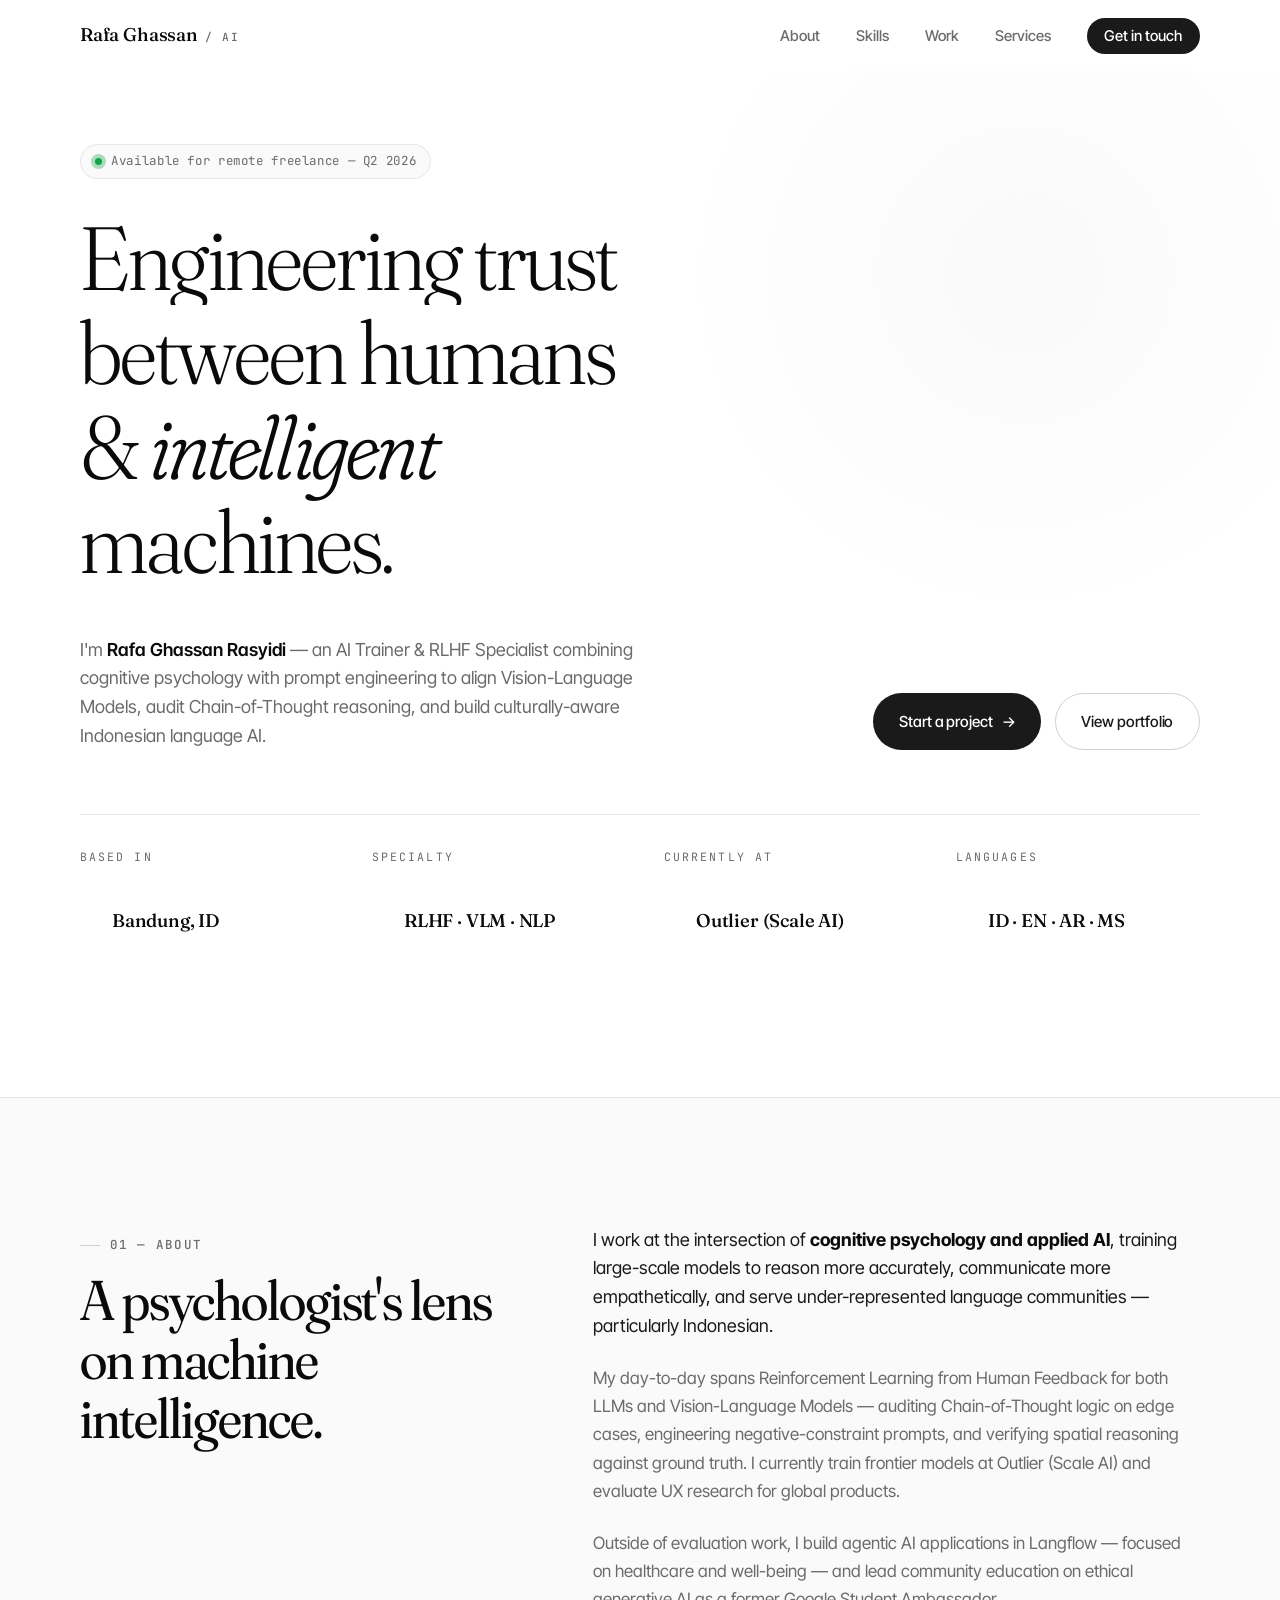
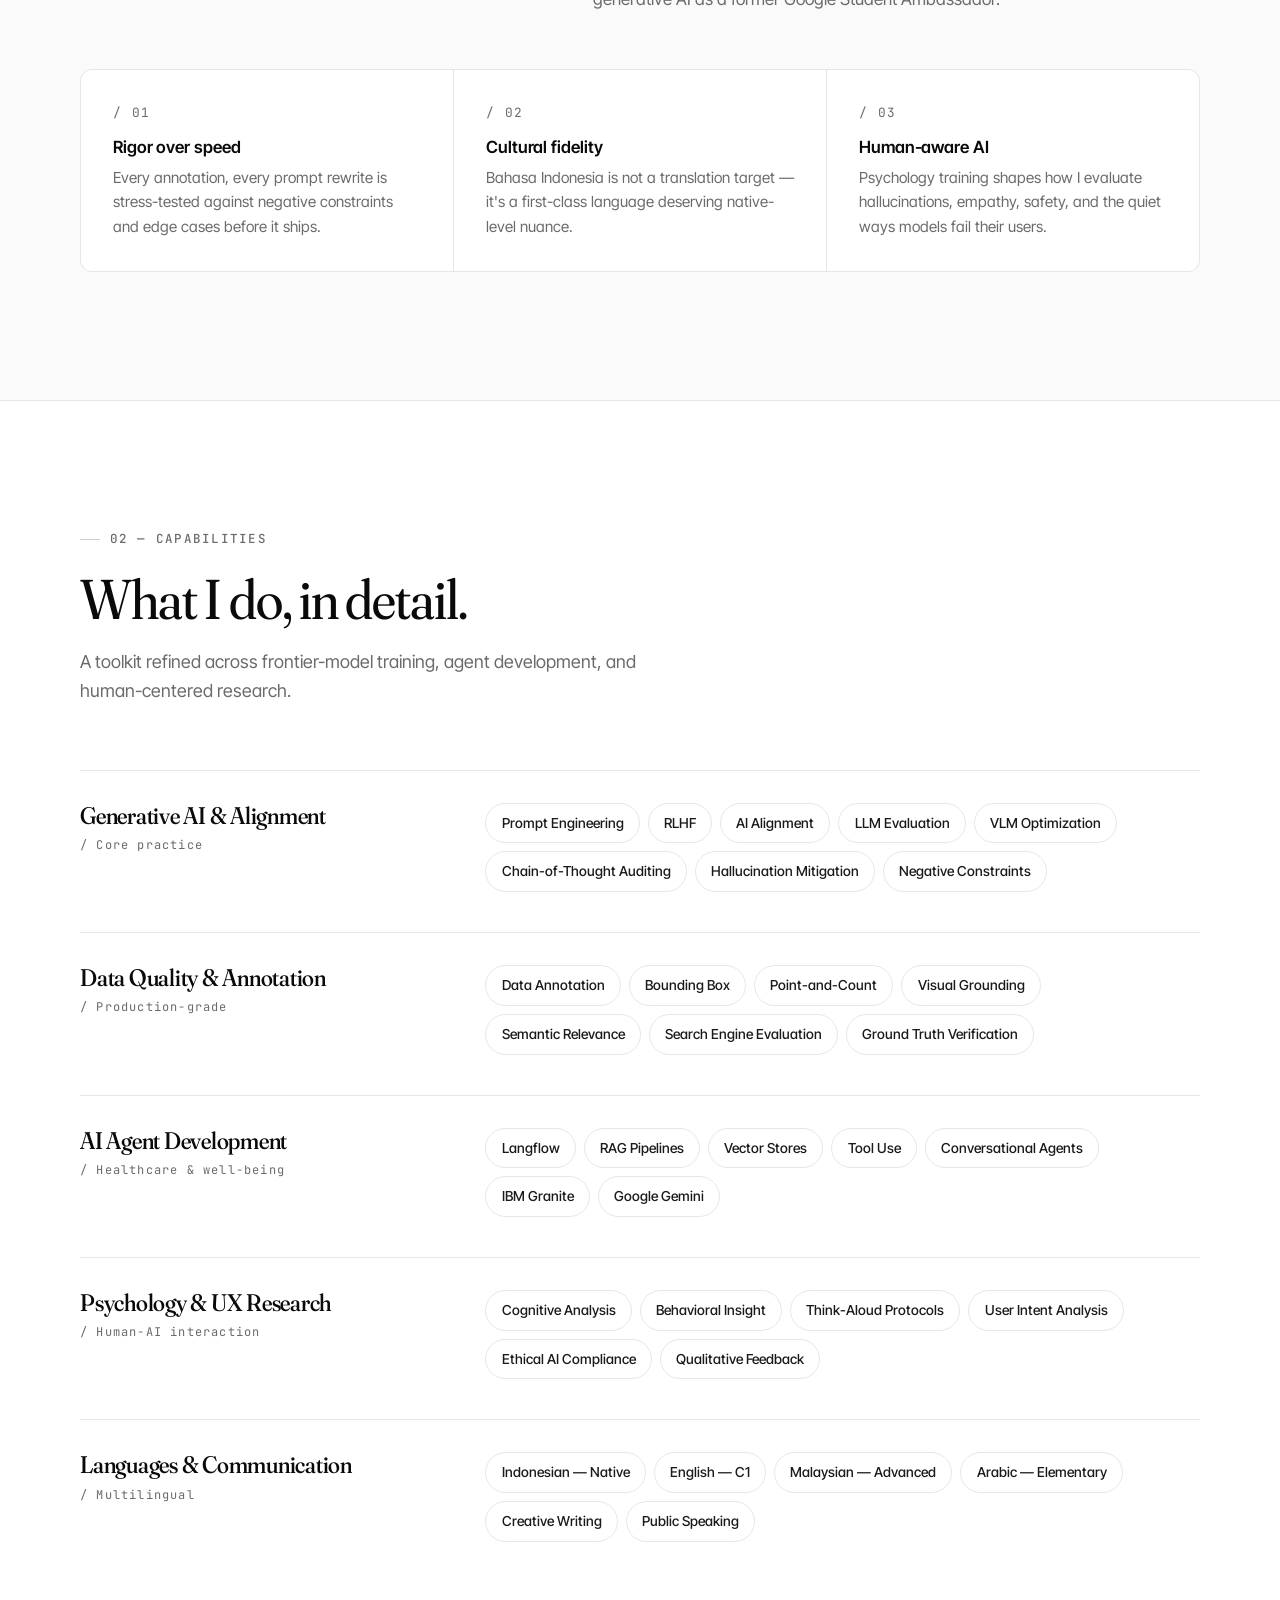
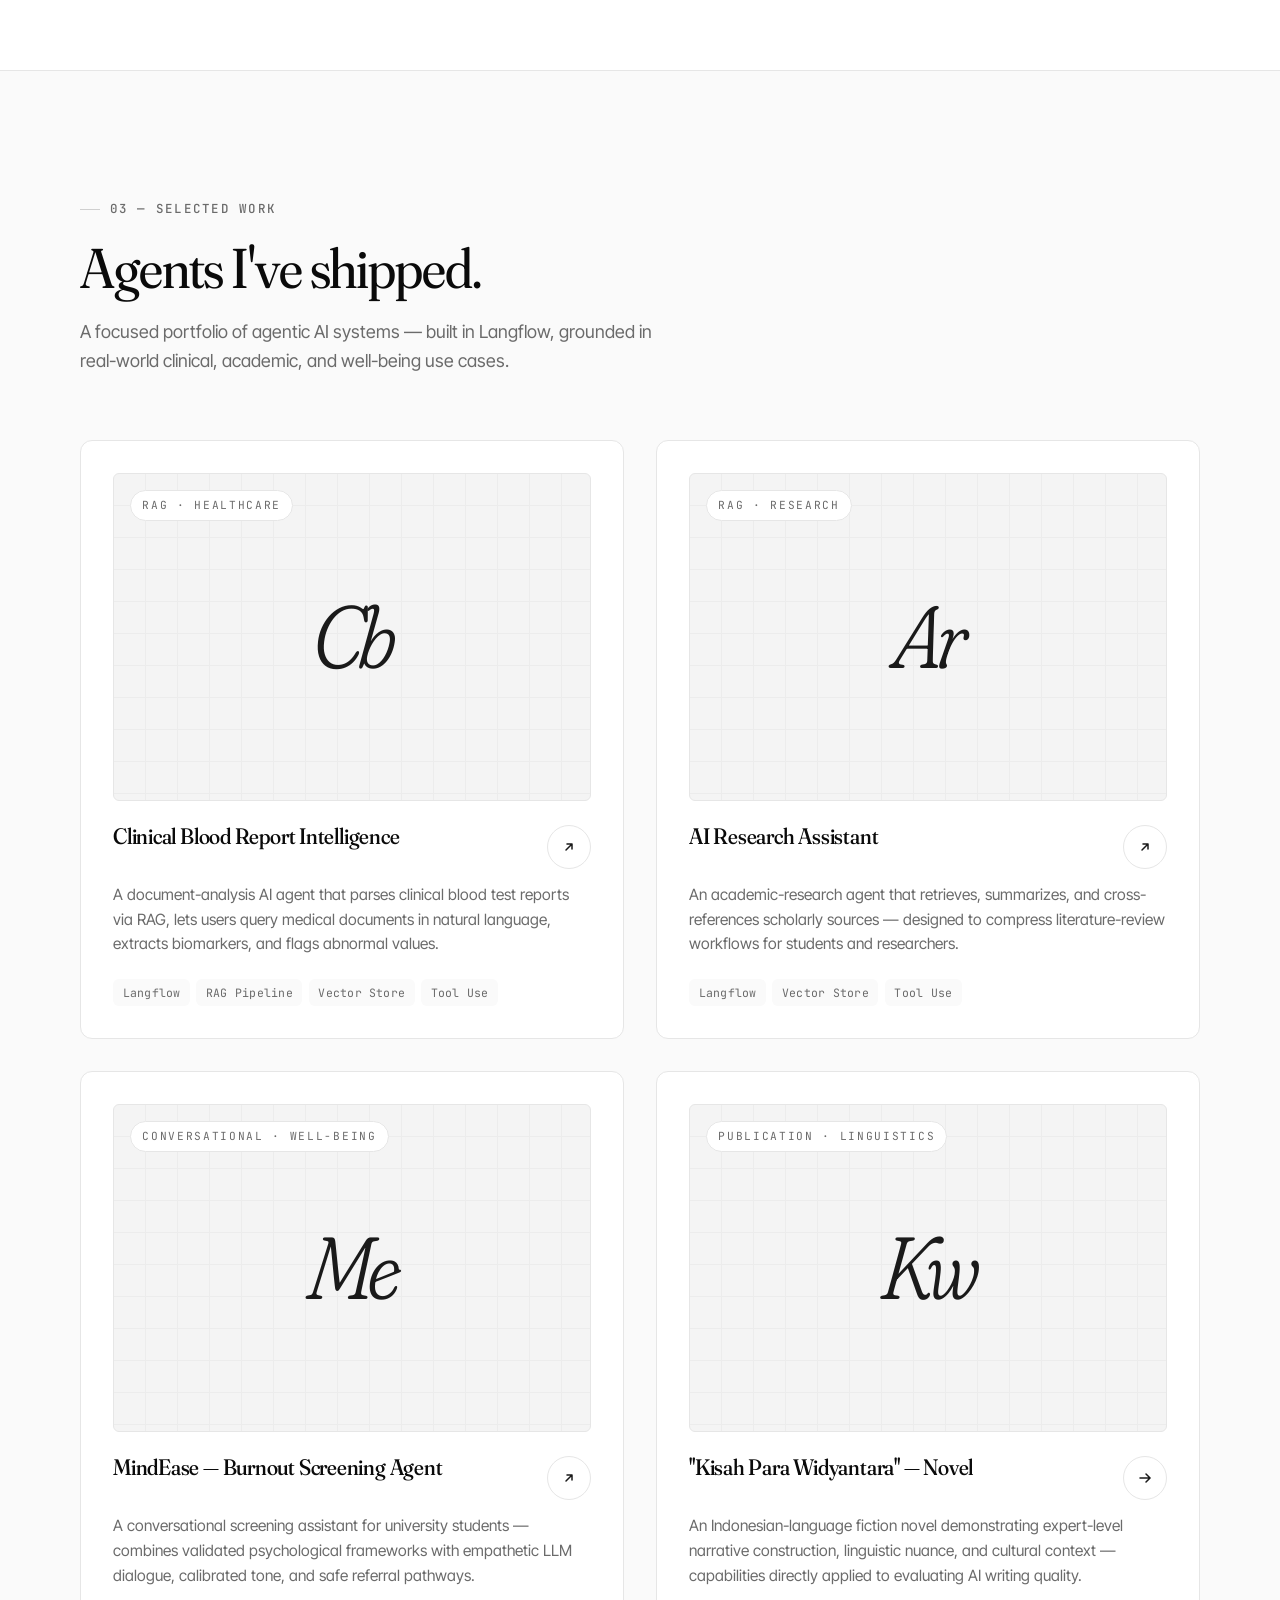
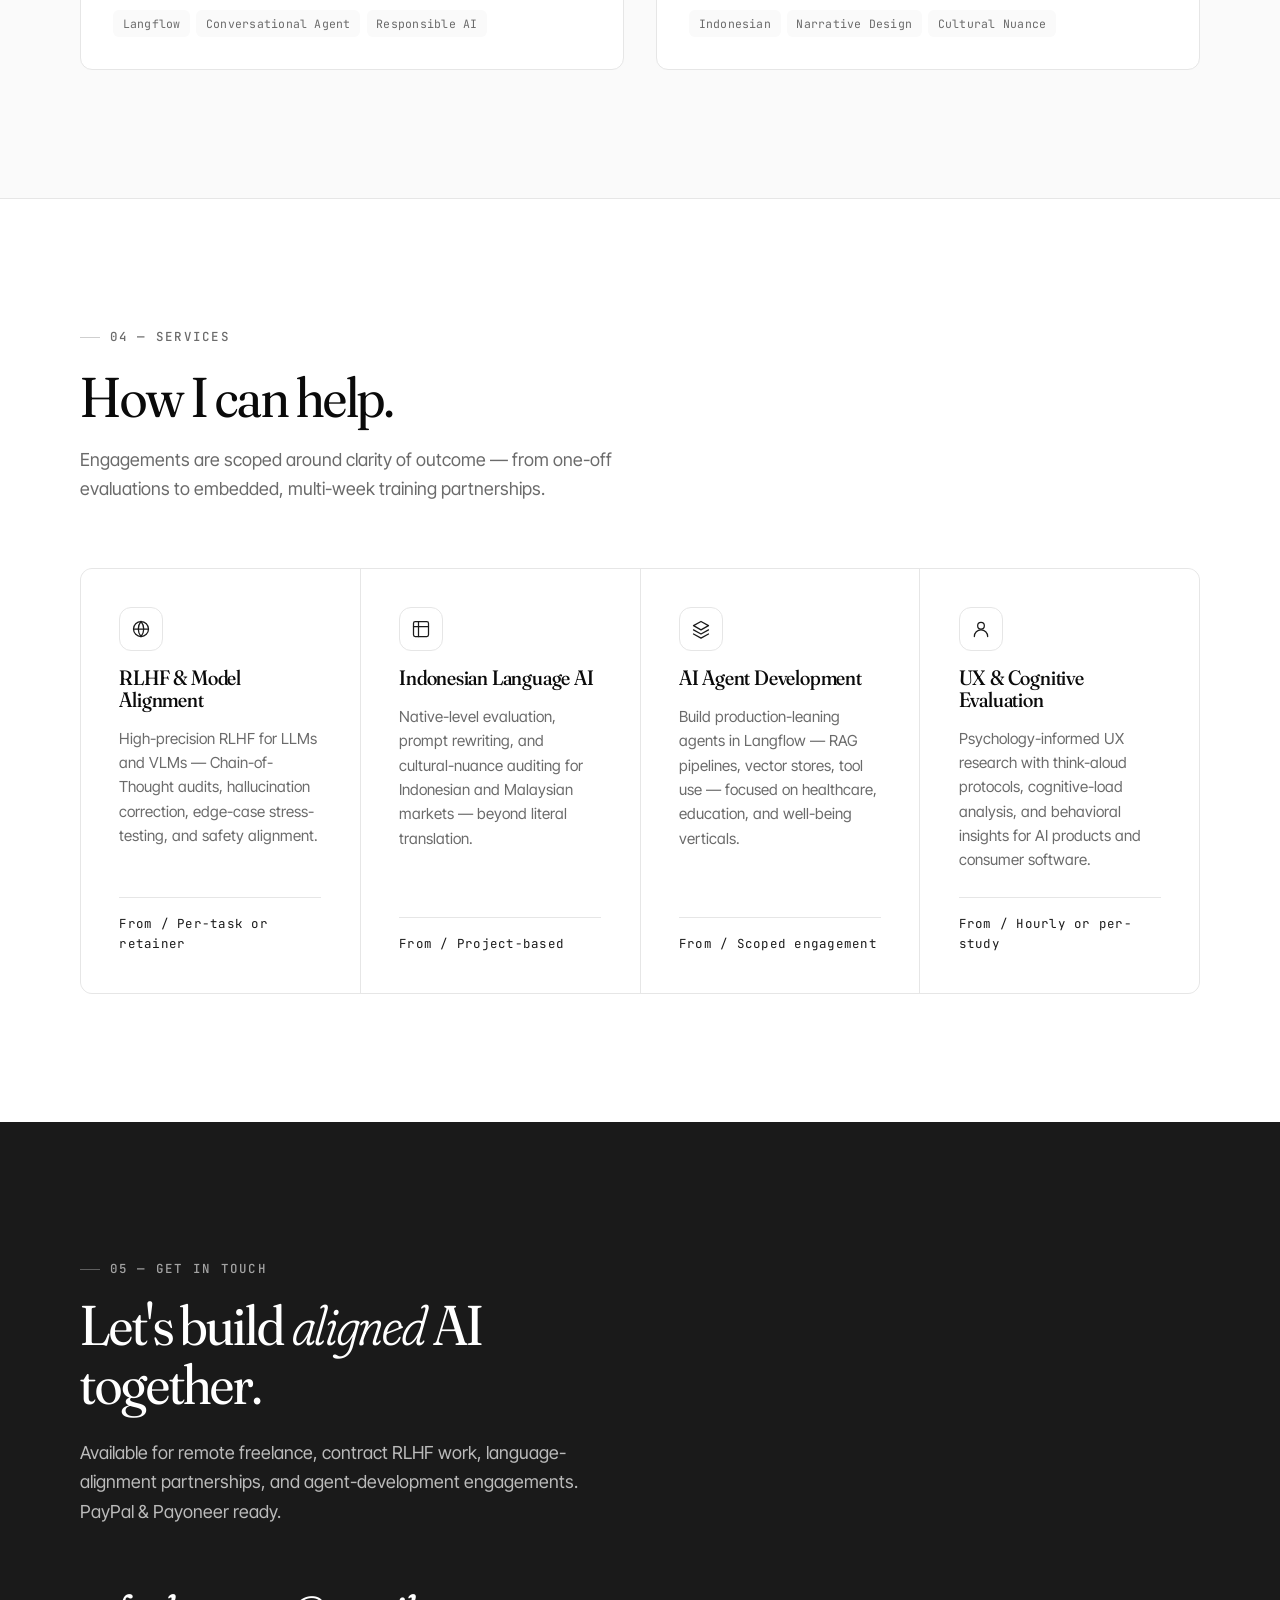
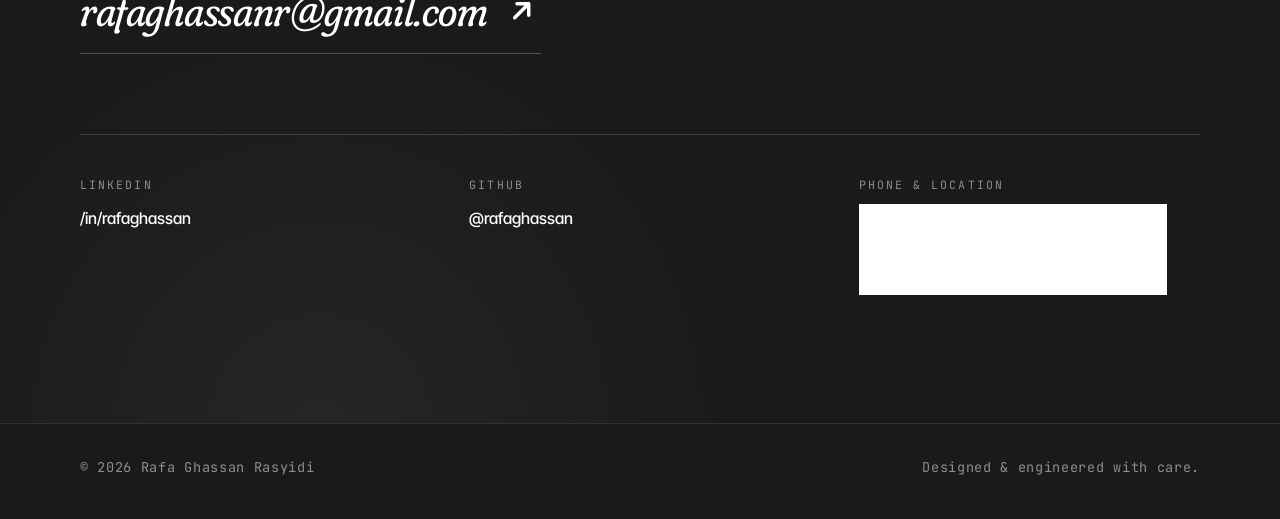
==== index.html @ 9bbff76d "Build single-file AI portfolio site Clean, minimal monochrome site with refined typography (Fraunces" ====
<!DOCTYPE html>
<html lang="en">
<head>
<meta charset="UTF-8" />
<meta name="viewport" content="width=device-width, initial-scale=1.0" />
<meta name="description" content="Rafa Ghassan Rasyidi — AI Trainer & RLHF Specialist. Prompt Engineer specializing in Vision-Language Models, NLP alignment, and Indonesian language AI." />
<meta name="theme-color" content="#0a0a0a" />
<title>Rafa Ghassan Rasyidi — AI Trainer & RLHF Specialist</title>

<!-- ============================================================
     GOOGLE FONTS — Fraunces (display serif) + Inter Tight (sans)
     Distinctive, refined typography pairing.
     ============================================================ -->
<link rel="preconnect" href="https://fonts.googleapis.com" />
<link rel="preconnect" href="https://fonts.gstatic.com" crossorigin />
<link href="https://fonts.googleapis.com/css2?family=Fraunces:opsz,wght@9..144,300;9..144,400;9..144,500;9..144,600;9..144,700&family=Inter+Tight:wght@300;400;500;600;700&family=JetBrains+Mono:wght@400;500&display=swap" rel="stylesheet" />

<style>
/* ============================================================
   DESIGN TOKENS — Monochrome palette + single accent.
   Edit these CSS variables to retheme the entire site.
   ============================================================ */
:root {
  --color-bg: #ffffff;
  --color-surface: #fafafa;
  --color-surface-2: #f4f4f4;
  --color-border: #e6e6e6;
  --color-border-strong: #cfcfcf;
  --color-muted: #6b6b6b;
  --color-text: #1a1a1a;
  --color-heading: #0a0a0a;
  --color-accent: #1a1a1a;          /* Single accent — kept refined & dark */
  --color-accent-hover: #000000;

  --font-display: "Fraunces", "Iowan Old Style", Georgia, serif;
  --font-sans: "Inter Tight", -apple-system, BlinkMacSystemFont, "Segoe UI", system-ui, sans-serif;
  --font-mono: "JetBrains Mono", "SFMono-Regular", Consolas, monospace;

  --radius-sm: 6px;
  --radius-md: 12px;
  --radius-lg: 20px;

  --shadow-sm: 0 1px 2px rgba(10, 10, 10, 0.04);
  --shadow-md: 0 6px 24px rgba(10, 10, 10, 0.06), 0 2px 6px rgba(10, 10, 10, 0.03);
  --shadow-lg: 0 20px 50px rgba(10, 10, 10, 0.08);

  --container: 1200px;
  --gutter: clamp(1.25rem, 4vw, 2.5rem);

  --ease: cubic-bezier(0.22, 1, 0.36, 1);
  --duration: 600ms;
}

/* ============================================================
   RESET & BASE
   ============================================================ */
*, *::before, *::after { box-sizing: border-box; }
html { scroll-behavior: smooth; -webkit-text-size-adjust: 100%; }
body {
  margin: 0;
  font-family: var(--font-sans);
  font-size: 17px;
  line-height: 1.65;
  color: var(--color-text);
  background: var(--color-bg);
  -webkit-font-smoothing: antialiased;
  -moz-osx-font-smoothing: grayscale;
  font-feature-settings: "ss01", "cv11";
  overflow-x: hidden;
}

img { max-width: 100%; display: block; }
a { color: inherit; text-decoration: none; transition: color 200ms var(--ease); }
a:hover { color: var(--color-accent-hover); }
button { font: inherit; cursor: pointer; border: none; background: none; }

::selection { background: var(--color-text); color: var(--color-bg); }

/* Skip link for accessibility */
.skip-link {
  position: absolute; top: -100px; left: 1rem;
  background: var(--color-text); color: var(--color-bg);
  padding: 0.75rem 1rem; border-radius: var(--radius-sm);
  z-index: 1000; transition: top 200ms var(--ease);
}
.skip-link:focus { top: 1rem; }

/* ============================================================
   TYPOGRAPHY
   ============================================================ */
h1, h2, h3, h4 {
  font-family: var(--font-display);
  font-weight: 400;
  color: var(--color-heading);
  letter-spacing: -0.02em;
  line-height: 1.05;
  margin: 0;
  font-variation-settings: "opsz" 144, "SOFT" 50;
}
h1 { font-size: clamp(2.75rem, 7vw, 5.75rem); font-weight: 300; }
h2 { font-size: clamp(2rem, 4.5vw, 3.5rem); font-weight: 400; }
h3 { font-size: clamp(1.25rem, 2vw, 1.5rem); font-weight: 500; letter-spacing: -0.01em; }
h4 { font-size: 1.05rem; font-weight: 600; letter-spacing: -0.005em; font-family: var(--font-sans); }

p { margin: 0; }
.lead {
  font-size: clamp(1.05rem, 1.4vw, 1.25rem);
  line-height: 1.6;
  color: var(--color-muted);
  max-width: 60ch;
}

.eyebrow {
  font-family: var(--font-mono);
  font-size: 0.78rem;
  font-weight: 500;
  letter-spacing: 0.18em;
  text-transform: uppercase;
  color: var(--color-muted);
  display: inline-flex;
  align-items: center;
  gap: 0.6rem;
}
.eyebrow::before {
  content: ""; width: 1.25rem; height: 1px; background: var(--color-border-strong);
}

/* ============================================================
   LAYOUT
   ============================================================ */
.container {
  width: 100%;
  max-width: var(--container);
  margin: 0 auto;
  padding-left: var(--gutter);
  padding-right: var(--gutter);
}

section {
  padding: clamp(5rem, 10vw, 9rem) 0;
  position: relative;
}

.section-header {
  display: grid;
  grid-template-columns: 1fr;
  gap: 1.25rem;
  margin-bottom: clamp(2.5rem, 5vw, 4.5rem);
  max-width: 720px;
}
.section-header .eyebrow { margin-bottom: 0; }

/* ============================================================
   NAVIGATION
   ============================================================ */
.nav {
  position: fixed;
  top: 0; left: 0; right: 0;
  z-index: 100;
  padding: 1.25rem 0;
  background: rgba(255, 255, 255, 0.72);
  backdrop-filter: saturate(180%) blur(14px);
  -webkit-backdrop-filter: saturate(180%) blur(14px);
  border-bottom: 1px solid transparent;
  transition: border-color 300ms var(--ease), padding 300ms var(--ease);
}
.nav.is-scrolled {
  padding: 0.85rem 0;
  border-bottom-color: var(--color-border);
}
.nav-inner {
  display: flex; align-items: center; justify-content: space-between; gap: 2rem;
}
.brand {
  font-family: var(--font-display);
  font-size: 1.15rem;
  font-weight: 500;
  letter-spacing: -0.01em;
  color: var(--color-heading);
  display: inline-flex;
  align-items: baseline;
  gap: 0.45rem;
}
.brand-mark {
  font-family: var(--font-mono);
  font-size: 0.7rem;
  font-weight: 500;
  letter-spacing: 0.15em;
  color: var(--color-muted);
  text-transform: uppercase;
}
.nav-links {
  display: flex; gap: 2.25rem; align-items: center;
  list-style: none; margin: 0; padding: 0;
}
.nav-links a {
  font-size: 0.93rem;
  color: var(--color-muted);
  font-weight: 500;
  position: relative;
}
.nav-links a::after {
  content: ""; position: absolute; left: 0; bottom: -4px;
  width: 0; height: 1px; background: currentColor;
  transition: width 300ms var(--ease);
}
.nav-links a:hover { color: var(--color-heading); }
.nav-links a:hover::after { width: 100%; }
.nav-cta {
  padding: 0.55rem 1.1rem;
  background: var(--color-text);
  color: var(--color-bg) !important;
  border-radius: 999px;
  font-size: 0.88rem;
  font-weight: 500;
  transition: background 200ms var(--ease), transform 200ms var(--ease);
}
.nav-cta:hover { background: var(--color-accent-hover); transform: translateY(-1px); }
.nav-cta::after { display: none; }

.nav-toggle {
  display: none;
  width: 32px; height: 32px;
  position: relative;
}
.nav-toggle span {
  display: block; position: absolute; left: 4px; right: 4px; height: 1.5px;
  background: var(--color-text); transition: transform 250ms var(--ease), top 250ms var(--ease), opacity 200ms var(--ease);
}
.nav-toggle span:nth-child(1) { top: 11px; }
.nav-toggle span:nth-child(2) { top: 20px; }
.nav-toggle.is-open span:nth-child(1) { top: 16px; transform: rotate(45deg); }
.nav-toggle.is-open span:nth-child(2) { top: 16px; transform: rotate(-45deg); }

/* ============================================================
   BUTTONS
   ============================================================ */
.btn {
  display: inline-flex;
  align-items: center;
  gap: 0.55rem;
  padding: 0.95rem 1.6rem;
  border-radius: 999px;
  font-size: 0.95rem;
  font-weight: 500;
  letter-spacing: -0.005em;
  transition: transform 200ms var(--ease), background 200ms var(--ease), color 200ms var(--ease), border-color 200ms var(--ease), box-shadow 200ms var(--ease);
  white-space: nowrap;
}
.btn:hover { transform: translateY(-2px); }
.btn-primary {
  background: var(--color-text);
  color: var(--color-bg);
}
.btn-primary:hover { background: var(--color-accent-hover); color: var(--color-bg); box-shadow: var(--shadow-md); }
.btn-secondary {
  background: transparent;
  color: var(--color-text);
  border: 1px solid var(--color-border-strong);
}
.btn-secondary:hover { border-color: var(--color-text); background: var(--color-surface); }
.btn .arrow {
  display: inline-block;
  transition: transform 250ms var(--ease);
}
.btn:hover .arrow { transform: translateX(4px); }

/* ============================================================
   HERO
   ============================================================ */
.hero {
  padding-top: clamp(8rem, 16vh, 12rem);
  padding-bottom: clamp(5rem, 10vw, 9rem);
  position: relative;
  overflow: hidden;
}
.hero-grid {
  display: grid;
  grid-template-columns: 1fr;
  gap: 3rem;
  align-items: end;
}
.hero-status {
  display: inline-flex;
  align-items: center;
  gap: 0.6rem;
  padding: 0.4rem 0.85rem;
  background: var(--color-surface);
  border: 1px solid var(--color-border);
  border-radius: 999px;
  font-family: var(--font-mono);
  font-size: 0.78rem;
  letter-spacing: 0.05em;
  color: var(--color-muted);
  margin-bottom: 2rem;
}
.status-dot {
  width: 7px; height: 7px; border-radius: 50%; background: #16a34a;
  position: relative;
}
.status-dot::after {
  content: ""; position: absolute; inset: -4px; border-radius: 50%;
  background: #16a34a; opacity: 0.35;
  animation: pulse 2.4s ease-in-out infinite;
}
@keyframes pulse {
  0%, 100% { transform: scale(0.85); opacity: 0; }
  50%     { transform: scale(1.6); opacity: 0.4; }
}

.hero h1 .reveal-line { display: block; overflow: hidden; }
.hero h1 .reveal-line > span {
  display: block;
  transform: translateY(105%);
  animation: rise 900ms var(--ease) forwards;
}
.hero h1 .reveal-line:nth-child(1) > span { animation-delay: 100ms; }
.hero h1 .reveal-line:nth-child(2) > span { animation-delay: 220ms; }
.hero h1 .reveal-line:nth-child(3) > span { animation-delay: 340ms; }
.hero h1 em {
  font-style: italic;
  font-weight: 300;
  font-variation-settings: "opsz" 144, "SOFT" 100;
}

@keyframes rise { to { transform: translateY(0); } }
@keyframes fade-up {
  from { opacity: 0; transform: translateY(24px); }
  to   { opacity: 1; transform: translateY(0); }
}

.hero-bottom {
  margin-top: 3rem;
  display: grid;
  grid-template-columns: 1fr;
  gap: 2rem;
  opacity: 0;
  animation: fade-up 800ms var(--ease) 600ms forwards;
}
.hero-bottom .lead { max-width: 56ch; }
.hero-cta-row { display: flex; flex-wrap: wrap; gap: 0.85rem; }

.hero-meta {
  margin-top: 4rem;
  padding-top: 2rem;
  border-top: 1px solid var(--color-border);
  display: grid;
  grid-template-columns: repeat(2, minmax(0, 1fr));
  gap: 2rem;
  opacity: 0;
  animation: fade-up 800ms var(--ease) 800ms forwards;
}
.hero-meta-item .label {
  font-family: var(--font-mono);
  font-size: 0.72rem;
  letter-spacing: 0.18em;
  text-transform: uppercase;
  color: var(--color-muted);
  margin-bottom: 0.5rem;
}
.hero-meta-item .value {
  font-family: var(--font-display);
  font-size: 1.15rem;
  color: var(--color-heading);
  font-weight: 500;
  letter-spacing: -0.01em;
}

/* Subtle background accent */
.hero::before {
  content: "";
  position: absolute;
  top: -10%; right: -10%;
  width: 60vw; height: 60vw;
  background: radial-gradient(circle, rgba(0,0,0,0.025) 0%, transparent 65%);
  pointer-events: none;
  z-index: -1;
}

/* ============================================================
   ABOUT
   ============================================================ */
.about {
  background: var(--color-surface);
  border-top: 1px solid var(--color-border);
  border-bottom: 1px solid var(--color-border);
}
.about-grid {
  display: grid;
  grid-template-columns: 1fr;
  gap: 3rem;
}
.about-intro h2 { max-width: 16ch; }
.about-body p + p { margin-top: 1.25rem; }
.about-body p { color: var(--color-text); }

.about-values {
  margin-top: 3.5rem;
  display: grid;
  grid-template-columns: 1fr;
  gap: 1px;
  background: var(--color-border);
  border: 1px solid var(--color-border);
  border-radius: var(--radius-md);
  overflow: hidden;
}
.value {
  padding: 2rem;
  background: var(--color-bg);
  transition: background 250ms var(--ease);
}
.value:hover { background: var(--color-surface-2); }
.value-num {
  font-family: var(--font-mono);
  font-size: 0.8rem;
  color: var(--color-muted);
  margin-bottom: 1rem;
  letter-spacing: 0.1em;
}
.value h4 { margin-bottom: 0.6rem; }
.value p { font-size: 0.95rem; color: var(--color-muted); line-height: 1.6; }

/* ============================================================
   SKILLS
   ============================================================ */
.skills-grid {
  display: grid;
  grid-template-columns: 1fr;
  gap: 2.5rem;
}
.skill-group {
  border-top: 1px solid var(--color-border);
  padding-top: 2rem;
}
.skill-group-header {
  display: flex;
  align-items: baseline;
  justify-content: space-between;
  gap: 1rem;
  margin-bottom: 1.5rem;
  flex-wrap: wrap;
}
.skill-group h3 {
  font-family: var(--font-display);
  font-weight: 500;
  font-size: 1.5rem;
}
.skill-group .count {
  font-family: var(--font-mono);
  font-size: 0.75rem;
  color: var(--color-muted);
  letter-spacing: 0.1em;
}
.skill-tags { display: flex; flex-wrap: wrap; gap: 0.5rem; }
.tag {
  display: inline-flex;
  align-items: center;
  padding: 0.5rem 0.95rem;
  border: 1px solid var(--color-border);
  border-radius: 999px;
  font-size: 0.86rem;
  font-weight: 500;
  color: var(--color-text);
  background: var(--color-bg);
  transition: transform 200ms var(--ease), border-color 200ms var(--ease), background 200ms var(--ease), color 200ms var(--ease);
}
.tag:hover {
  border-color: var(--color-text);
  background: var(--color-text);
  color: var(--color-bg);
  transform: translateY(-2px);
}

/* ============================================================
   PORTFOLIO
   ============================================================ */
.portfolio {
  background: var(--color-surface);
  border-top: 1px solid var(--color-border);
  border-bottom: 1px solid var(--color-border);
}
.projects {
  display: grid;
  grid-template-columns: 1fr;
  gap: 1.5rem;
}
.project {
  display: grid;
  grid-template-columns: 1fr;
  gap: 1.5rem;
  padding: 1.75rem;
  background: var(--color-bg);
  border: 1px solid var(--color-border);
  border-radius: var(--radius-md);
  transition: transform 350ms var(--ease), border-color 350ms var(--ease), box-shadow 350ms var(--ease);
}
.project:hover {
  transform: translateY(-4px);
  border-color: var(--color-border-strong);
  box-shadow: var(--shadow-md);
}
.project-visual {
  aspect-ratio: 16 / 11;
  background: var(--color-surface-2);
  border-radius: var(--radius-sm);
  position: relative;
  overflow: hidden;
  border: 1px solid var(--color-border);
}
.project-visual::before {
  content: "";
  position: absolute; inset: 0;
  background-image:
    linear-gradient(var(--color-border) 1px, transparent 1px),
    linear-gradient(90deg, var(--color-border) 1px, transparent 1px);
  background-size: 32px 32px;
  background-position: -1px -1px;
  opacity: 0.55;
}
.project-visual-glyph {
  position: absolute; inset: 0;
  display: flex; align-items: center; justify-content: center;
  font-family: var(--font-display);
  font-style: italic;
  font-weight: 300;
  font-size: clamp(3rem, 8vw, 5.5rem);
  color: var(--color-text);
  letter-spacing: -0.04em;
  font-variation-settings: "opsz" 144, "SOFT" 100;
  transition: transform 600ms var(--ease);
}
.project:hover .project-visual-glyph { transform: scale(1.05); }
.project-visual-tag {
  position: absolute;
  top: 1rem; left: 1rem;
  font-family: var(--font-mono);
  font-size: 0.7rem;
  letter-spacing: 0.15em;
  text-transform: uppercase;
  color: var(--color-muted);
  background: var(--color-bg);
  padding: 0.35rem 0.7rem;
  border-radius: 999px;
  border: 1px solid var(--color-border);
}

.project-content {
  display: flex; flex-direction: column; gap: 0.85rem;
}
.project-title-row {
  display: flex; justify-content: space-between; align-items: flex-start; gap: 1rem;
}
.project h3 { font-size: 1.4rem; }
.project-link {
  width: 36px; height: 36px;
  border: 1px solid var(--color-border);
  border-radius: 50%;
  display: inline-flex; align-items: center; justify-content: center;
  flex-shrink: 0;
  transition: background 200ms var(--ease), color 200ms var(--ease), border-color 200ms var(--ease), transform 250ms var(--ease);
}
.project-link:hover {
  background: var(--color-text);
  color: var(--color-bg);
  border-color: var(--color-text);
  transform: rotate(-45deg);
}
.project-link svg { width: 14px; height: 14px; }
.project-desc { color: var(--color-muted); font-size: 0.97rem; line-height: 1.6; }
.project-stack {
  display: flex; flex-wrap: wrap; gap: 0.4rem;
  margin-top: 0.5rem;
}
.stack-item {
  font-family: var(--font-mono);
  font-size: 0.72rem;
  color: var(--color-muted);
  padding: 0.25rem 0.6rem;
  background: var(--color-surface);
  border-radius: var(--radius-sm);
  letter-spacing: 0.02em;
}

/* ============================================================
   SERVICES
   ============================================================ */
.services-grid {
  display: grid;
  grid-template-columns: 1fr;
  gap: 1px;
  background: var(--color-border);
  border: 1px solid var(--color-border);
  border-radius: var(--radius-md);
  overflow: hidden;
}
.service {
  padding: clamp(1.75rem, 3vw, 2.5rem);
  background: var(--color-bg);
  display: flex; flex-direction: column; gap: 1rem;
  transition: background 300ms var(--ease);
  position: relative;
}
.service:hover { background: var(--color-surface-2); }
.service-icon {
  width: 44px; height: 44px;
  border: 1px solid var(--color-border);
  border-radius: 12px;
  display: flex; align-items: center; justify-content: center;
  background: var(--color-bg);
  transition: background 300ms var(--ease), color 300ms var(--ease), border-color 300ms var(--ease);
}
.service:hover .service-icon {
  background: var(--color-text); color: var(--color-bg); border-color: var(--color-text);
}
.service-icon svg { width: 20px; height: 20px; }
.service h3 { font-size: 1.3rem; }
.service-desc { color: var(--color-muted); font-size: 0.95rem; line-height: 1.6; flex-grow: 1; }
.service-value {
  font-family: var(--font-mono);
  font-size: 0.78rem;
  letter-spacing: 0.1em;
  color: var(--color-text);
  padding-top: 1rem;
  border-top: 1px solid var(--color-border);
  margin-top: 0.5rem;
}

/* ============================================================
   CONTACT
   ============================================================ */
.contact {
  background: var(--color-text);
  color: var(--color-bg);
  position: relative;
  overflow: hidden;
}
.contact::before {
  content: "";
  position: absolute;
  bottom: -50%; left: -10%;
  width: 70vw; height: 70vw;
  background: radial-gradient(circle, rgba(255,255,255,0.05) 0%, transparent 65%);
  pointer-events: none;
}
.contact .container { position: relative; z-index: 1; }
.contact .eyebrow { color: rgba(255,255,255,0.6); }
.contact .eyebrow::before { background: rgba(255,255,255,0.3); }
.contact h2 {
  color: var(--color-bg);
  max-width: 14ch;
  margin-bottom: 1.5rem;
}
.contact h2 em {
  font-style: italic;
  font-weight: 300;
  font-variation-settings: "opsz" 144, "SOFT" 100;
}
.contact-lead {
  color: rgba(255,255,255,0.7);
  font-size: clamp(1.05rem, 1.4vw, 1.2rem);
  max-width: 52ch;
  margin-bottom: 3rem;
}
.contact-email {
  display: inline-flex;
  align-items: center;
  gap: 1rem;
  font-family: var(--font-display);
  font-size: clamp(1.5rem, 4vw, 2.75rem);
  font-weight: 400;
  font-style: italic;
  font-variation-settings: "opsz" 144, "SOFT" 100;
  color: var(--color-bg);
  border-bottom: 1px solid rgba(255,255,255,0.25);
  padding-bottom: 0.4rem;
  letter-spacing: -0.01em;
  transition: border-color 250ms var(--ease), gap 250ms var(--ease);
}
.contact-email:hover {
  color: var(--color-bg);
  border-bottom-color: var(--color-bg);
  gap: 1.5rem;
}
.contact-email svg {
  width: 0.85em; height: 0.85em;
  transition: transform 250ms var(--ease);
}
.contact-email:hover svg { transform: translate(4px, -4px); }

.contact-grid {
  margin-top: 5rem;
  display: grid;
  grid-template-columns: 1fr;
  gap: 2rem;
  padding-top: 2.5rem;
  border-top: 1px solid rgba(255,255,255,0.15);
}
.contact-block .label {
  font-family: var(--font-mono);
  font-size: 0.72rem;
  letter-spacing: 0.18em;
  text-transform: uppercase;
  color: rgba(255,255,255,0.5);
  margin-bottom: 0.6rem;
  display: block;
}
.contact-block a, .contact-block .value {
  color: var(--color-bg);
  font-size: 1rem;
  font-weight: 500;
  display: inline-block;
  border-bottom: 1px solid transparent;
  transition: border-color 200ms var(--ease);
}
.contact-block a:hover { border-bottom-color: rgba(255,255,255,0.6); color: var(--color-bg); }

/* ============================================================
   FOOTER
   ============================================================ */
.footer {
  background: var(--color-text);
  color: rgba(255,255,255,0.5);
  padding: 2rem 0 2.5rem;
  font-size: 0.85rem;
  border-top: 1px solid rgba(255,255,255,0.1);
}
.footer-inner {
  display: flex; justify-content: space-between; align-items: center;
  flex-wrap: wrap; gap: 1rem;
  font-family: var(--font-mono);
  letter-spacing: 0.05em;
}
.footer a { color: rgba(255,255,255,0.7); }
.footer a:hover { color: var(--color-bg); }

/* ============================================================
   SCROLL REVEAL
   ============================================================ */
.reveal {
  opacity: 0;
  transform: translateY(28px);
  transition: opacity 800ms var(--ease), transform 800ms var(--ease);
}
.reveal.is-visible {
  opacity: 1;
  transform: translateY(0);
}
.reveal[data-delay="1"] { transition-delay: 80ms; }
.reveal[data-delay="2"] { transition-delay: 160ms; }
.reveal[data-delay="3"] { transition-delay: 240ms; }
.reveal[data-delay="4"] { transition-delay: 320ms; }
.reveal[data-delay="5"] { transition-delay: 400ms; }

@media (prefers-reduced-motion: reduce) {
  *, *::before, *::after {
    animation-duration: 0.01ms !important;
    animation-iteration-count: 1 !important;
    transition-duration: 0.01ms !important;
    scroll-behavior: auto !important;
  }
  .reveal { opacity: 1; transform: none; }
}

/* ============================================================
   RESPONSIVE — 768px+
   ============================================================ */
@media (min-width: 768px) {
  .hero-grid {
    grid-template-columns: 1.6fr 1fr;
    gap: 4rem;
  }
  .hero-bottom { grid-template-columns: 1.5fr 1fr; align-items: end; }
  .hero-cta-row { justify-content: flex-end; }
  .hero-meta {
    grid-template-columns: repeat(4, minmax(0, 1fr));
    gap: 3rem;
  }

  .about-grid {
    grid-template-columns: 1fr 1.4fr;
    gap: 5rem;
  }
  .about-values { grid-template-columns: repeat(3, 1fr); }

  .skills-grid { grid-template-columns: 1fr; }
  .skill-group {
    display: grid;
    grid-template-columns: 1fr 2fr;
    gap: 3rem;
    align-items: start;
  }
  .skill-group-header {
    margin-bottom: 0;
    flex-direction: column;
    align-items: flex-start;
    gap: 0.5rem;
  }

  .projects { grid-template-columns: repeat(2, 1fr); gap: 2rem; }
  .project { padding: 2rem; }

  .services-grid { grid-template-columns: repeat(2, 1fr); }

  .contact-grid { grid-template-columns: repeat(3, 1fr); gap: 3rem; }
}

/* ============================================================
   RESPONSIVE — 1024px+
   ============================================================ */
@media (min-width: 1024px) {
  .services-grid { grid-template-columns: repeat(4, 1fr); }
  .project-link { width: 44px; height: 44px; }
  .project-link svg { width: 16px; height: 16px; }
}

/* ============================================================
   RESPONSIVE — Mobile nav (under 768px)
   ============================================================ */
@media (max-width: 767px) {
  .nav-toggle { display: block; }
  .nav-links {
    position: fixed;
    top: 0; right: 0;
    height: 100vh;
    width: min(85vw, 360px);
    background: var(--color-bg);
    flex-direction: column;
    align-items: flex-start;
    justify-content: center;
    padding: 4rem 2rem;
    gap: 1.5rem;
    transform: translateX(100%);
    transition: transform 400ms var(--ease);
    border-left: 1px solid var(--color-border);
    box-shadow: var(--shadow-lg);
  }
  .nav-links.is-open { transform: translateX(0); }
  .nav-links a {
    font-family: var(--font-display);
    font-size: 1.75rem;
    color: var(--color-heading);
    font-weight: 400;
  }
  .nav-cta {
    margin-top: 1rem;
    padding: 0.85rem 1.5rem !important;
    font-family: var(--font-sans) !important;
    font-size: 0.95rem !important;
  }
}
</style>
</head>
<body>

<a href="#main" class="skip-link">Skip to content</a>

<!-- ============================================================
     NAVIGATION
     Replace [YOUR NAME] / brand below if needed.
     ============================================================ -->
<header class="nav" id="nav">
  <div class="container nav-inner">
    <a href="#" class="brand" aria-label="Home">
      Rafa Ghassan
      <span class="brand-mark">/ AI</span>
    </a>
    <nav>
      <ul class="nav-links" id="nav-links">
        <li><a href="#about">About</a></li>
        <li><a href="#skills">Skills</a></li>
        <li><a href="#work">Work</a></li>
        <li><a href="#services">Services</a></li>
        <li><a href="#contact" class="nav-cta">Get in touch</a></li>
      </ul>
    </nav>
    <button class="nav-toggle" id="nav-toggle" aria-label="Toggle menu" aria-expanded="false" aria-controls="nav-links">
      <span></span><span></span>
    </button>
  </div>
</header>

<main id="main">

  <!-- ============================================================
       HERO SECTION
       Replace [YOUR NAME] / [YOUR TAGLINE] / [YOUR BIO] tokens below.
       ============================================================ -->
  <section class="hero">
    <div class="container hero-grid">
      <div class="hero-headline">
        <span class="hero-status">
          <span class="status-dot"></span>
          Available for remote freelance — Q2 2026
        </span>
        <!-- [YOUR TAGLINE] — Edit the H1 lines below -->
        <h1>
          <span class="reveal-line"><span>Engineering trust</span></span>
          <span class="reveal-line"><span>between humans</span></span>
          <span class="reveal-line"><span>&amp; <em>intelligent</em> machines.</span></span>
        </h1>
      </div>
    </div>

    <div class="container hero-bottom">
      <!-- [YOUR BIO — short hero intro, 1-2 lines] -->
      <p class="lead">
        I'm <strong style="color: var(--color-heading); font-weight: 600;">Rafa Ghassan Rasyidi</strong> — an
        AI Trainer &amp; RLHF Specialist combining cognitive psychology with prompt engineering to
        align Vision-Language Models, audit Chain-of-Thought reasoning, and build culturally-aware
        Indonesian language AI.
      </p>
      <div class="hero-cta-row">
        <!-- [PRIMARY CTA] -->
        <a href="#contact" class="btn btn-primary">
          Start a project
          <span class="arrow" aria-hidden="true">→</span>
        </a>
        <!-- [SECONDARY CTA] -->
        <a href="#work" class="btn btn-secondary">View portfolio</a>
      </div>
    </div>

    <div class="container">
      <!-- [HERO META — short stats / facts. Update labels & values.] -->
      <div class="hero-meta">
        <div class="hero-meta-item">
          <div class="label">Based in</div>
          <div class="value">Bandung, ID</div>
        </div>
        <div class="hero-meta-item">
          <div class="label">Specialty</div>
          <div class="value">RLHF · VLM · NLP</div>
        </div>
        <div class="hero-meta-item">
          <div class="label">Currently at</div>
          <div class="value">Outlier (Scale AI)</div>
        </div>
        <div class="hero-meta-item">
          <div class="label">Languages</div>
          <div class="value">ID · EN · AR · MS</div>
        </div>
      </div>
    </div>
  </section>

  <!-- ============================================================
       ABOUT SECTION
       Replace bio paragraphs and core values below.
       ============================================================ -->
  <section class="about" id="about">
    <div class="container">
      <div class="about-grid">
        <div class="about-intro reveal">
          <span class="eyebrow">01 — About</span>
          <h2 style="margin-top: 1rem;">A psychologist's lens on machine intelligence.</h2>
        </div>
        <div class="about-body reveal" data-delay="2">
          <!-- [YOUR BIO PARAGRAPH 1] -->
          <p class="lead" style="max-width: none;">
            I work at the intersection of <strong style="color: var(--color-heading);">cognitive psychology and
            applied AI</strong>, training large-scale models to reason more accurately, communicate more
            empathetically, and serve under-represented language communities — particularly Indonesian.
          </p>
          <!-- [YOUR BIO PARAGRAPH 2] -->
          <p style="margin-top: 1.5rem; color: var(--color-muted);">
            My day-to-day spans Reinforcement Learning from Human Feedback for both LLMs and
            Vision-Language Models — auditing Chain-of-Thought logic on edge cases, engineering
            negative-constraint prompts, and verifying spatial reasoning against ground truth.
            I currently train frontier models at Outlier (Scale AI) and evaluate UX research for
            global products.
          </p>
          <!-- [YOUR BIO PARAGRAPH 3] -->
          <p style="margin-top: 1.5rem; color: var(--color-muted);">
            Outside of evaluation work, I build agentic AI applications in Langflow — focused on
            healthcare and well-being — and lead community education on ethical generative AI as a
            former Google Student Ambassador.
          </p>
        </div>
      </div>

      <!-- [CORE VALUES — Edit each .value block] -->
      <div class="about-values reveal" data-delay="3">
        <div class="value">
          <div class="value-num">/ 01</div>
          <h4>Rigor over speed</h4>
          <p>Every annotation, every prompt rewrite is stress-tested against negative constraints and edge cases before it ships.</p>
        </div>
        <div class="value">
          <div class="value-num">/ 02</div>
          <h4>Cultural fidelity</h4>
          <p>Bahasa Indonesia is not a translation target — it's a first-class language deserving native-level nuance.</p>
        </div>
        <div class="value">
          <div class="value-num">/ 03</div>
          <h4>Human-aware AI</h4>
          <p>Psychology training shapes how I evaluate hallucinations, empathy, safety, and the quiet ways models fail their users.</p>
        </div>
      </div>
    </div>
  </section>

  <!-- ============================================================
       SKILLS SECTION
       Replace each [SKILL N] tag inside the .skill-tags lists.
       ============================================================ -->
  <section class="skills" id="skills">
    <div class="container">
      <div class="section-header reveal">
        <span class="eyebrow">02 — Capabilities</span>
        <h2>What I do, in detail.</h2>
        <p class="lead">A toolkit refined across frontier-model training, agent development, and human-centered research.</p>
      </div>

      <div class="skills-grid">
        <div class="skill-group reveal">
          <div class="skill-group-header">
            <h3>Generative AI &amp; Alignment</h3>
            <span class="count">/ Core practice</span>
          </div>
          <div class="skill-tags">
            <span class="tag">Prompt Engineering</span>
            <span class="tag">RLHF</span>
            <span class="tag">AI Alignment</span>
            <span class="tag">LLM Evaluation</span>
            <span class="tag">VLM Optimization</span>
            <span class="tag">Chain-of-Thought Auditing</span>
            <span class="tag">Hallucination Mitigation</span>
            <span class="tag">Negative Constraints</span>
          </div>
        </div>

        <div class="skill-group reveal" data-delay="1">
          <div class="skill-group-header">
            <h3>Data Quality &amp; Annotation</h3>
            <span class="count">/ Production-grade</span>
          </div>
          <div class="skill-tags">
            <span class="tag">Data Annotation</span>
            <span class="tag">Bounding Box</span>
            <span class="tag">Point-and-Count</span>
            <span class="tag">Visual Grounding</span>
            <span class="tag">Semantic Relevance</span>
            <span class="tag">Search Engine Evaluation</span>
            <span class="tag">Ground Truth Verification</span>
          </div>
        </div>

        <div class="skill-group reveal" data-delay="2">
          <div class="skill-group-header">
            <h3>AI Agent Development</h3>
            <span class="count">/ Healthcare &amp; well-being</span>
          </div>
          <div class="skill-tags">
            <span class="tag">Langflow</span>
            <span class="tag">RAG Pipelines</span>
            <span class="tag">Vector Stores</span>
            <span class="tag">Tool Use</span>
            <span class="tag">Conversational Agents</span>
            <span class="tag">IBM Granite</span>
            <span class="tag">Google Gemini</span>
          </div>
        </div>

        <div class="skill-group reveal" data-delay="3">
          <div class="skill-group-header">
            <h3>Psychology &amp; UX Research</h3>
            <span class="count">/ Human-AI interaction</span>
          </div>
          <div class="skill-tags">
            <span class="tag">Cognitive Analysis</span>
            <span class="tag">Behavioral Insight</span>
            <span class="tag">Think-Aloud Protocols</span>
            <span class="tag">User Intent Analysis</span>
            <span class="tag">Ethical AI Compliance</span>
            <span class="tag">Qualitative Feedback</span>
          </div>
        </div>

        <div class="skill-group reveal" data-delay="4">
          <div class="skill-group-header">
            <h3>Languages &amp; Communication</h3>
            <span class="count">/ Multilingual</span>
          </div>
          <div class="skill-tags">
            <span class="tag">Indonesian — Native</span>
            <span class="tag">English — C1</span>
            <span class="tag">Malaysian — Advanced</span>
            <span class="tag">Arabic — Elementary</span>
            <span class="tag">Creative Writing</span>
            <span class="tag">Public Speaking</span>
          </div>
        </div>
      </div>
    </div>
  </section>

  <!-- ============================================================
       PORTFOLIO SECTION
       Replace each .project block (title, desc, stack, link).
       ============================================================ -->
  <section class="portfolio" id="work">
    <div class="container">
      <div class="section-header reveal">
        <span class="eyebrow">03 — Selected Work</span>
        <h2>Agents I've shipped.</h2>
        <p class="lead">A focused portfolio of agentic AI systems — built in Langflow, grounded in real-world clinical, academic, and well-being use cases.</p>
      </div>

      <div class="projects">
        <!-- [PROJECT 1] -->
        <article class="project reveal">
          <div class="project-visual">
            <span class="project-visual-tag">RAG · Healthcare</span>
            <div class="project-visual-glyph">Cb</div>
          </div>
          <div class="project-content">
            <div class="project-title-row">
              <h3>Clinical Blood Report Intelligence</h3>
              <a href="https://github.com/rafaghassan/clinical-blood-report-intelligence" target="_blank" rel="noopener" class="project-link" aria-label="View Clinical Blood Report Intelligence on GitHub">
                <svg viewBox="0 0 16 16" fill="none" stroke="currentColor" stroke-width="1.5" stroke-linecap="round"><path d="M5 11L11 5M11 5H6M11 5V10"/></svg>
              </a>
            </div>
            <p class="project-desc">A document-analysis AI agent that parses clinical blood test reports via RAG, lets users query medical documents in natural language, extracts biomarkers, and flags abnormal values.</p>
            <div class="project-stack">
              <span class="stack-item">Langflow</span>
              <span class="stack-item">RAG Pipeline</span>
              <span class="stack-item">Vector Store</span>
              <span class="stack-item">Tool Use</span>
            </div>
          </div>
        </article>

        <!-- [PROJECT 2] -->
        <article class="project reveal" data-delay="1">
          <div class="project-visual">
            <span class="project-visual-tag">RAG · Research</span>
            <div class="project-visual-glyph">Ar</div>
          </div>
          <div class="project-content">
            <div class="project-title-row">
              <h3>AI Research Assistant</h3>
              <a href="https://github.com/rafaghassan/ai-research-assistant-langflow" target="_blank" rel="noopener" class="project-link" aria-label="View AI Research Assistant on GitHub">
                <svg viewBox="0 0 16 16" fill="none" stroke="currentColor" stroke-width="1.5" stroke-linecap="round"><path d="M5 11L11 5M11 5H6M11 5V10"/></svg>
              </a>
            </div>
            <p class="project-desc">An academic-research agent that retrieves, summarizes, and cross-references scholarly sources — designed to compress literature-review workflows for students and researchers.</p>
            <div class="project-stack">
              <span class="stack-item">Langflow</span>
              <span class="stack-item">Vector Store</span>
              <span class="stack-item">Tool Use</span>
            </div>
          </div>
        </article>

        <!-- [PROJECT 3] -->
        <article class="project reveal" data-delay="2">
          <div class="project-visual">
            <span class="project-visual-tag">Conversational · Well-being</span>
            <div class="project-visual-glyph">Me</div>
          </div>
          <div class="project-content">
            <div class="project-title-row">
              <h3>MindEase — Burnout Screening Agent</h3>
              <a href="https://github.com/rafaghassan/mindease-burnout-screening-agent" target="_blank" rel="noopener" class="project-link" aria-label="View MindEase on GitHub">
                <svg viewBox="0 0 16 16" fill="none" stroke="currentColor" stroke-width="1.5" stroke-linecap="round"><path d="M5 11L11 5M11 5H6M11 5V10"/></svg>
              </a>
            </div>
            <p class="project-desc">A conversational screening assistant for university students — combines validated psychological frameworks with empathetic LLM dialogue, calibrated tone, and safe referral pathways.</p>
            <div class="project-stack">
              <span class="stack-item">Langflow</span>
              <span class="stack-item">Conversational Agent</span>
              <span class="stack-item">Responsible AI</span>
            </div>
          </div>
        </article>

        <!-- [PROJECT 4 — Publication / cross-domain proof of skill] -->
        <article class="project reveal" data-delay="3">
          <div class="project-visual">
            <span class="project-visual-tag">Publication · Linguistics</span>
            <div class="project-visual-glyph">Kw</div>
          </div>
          <div class="project-content">
            <div class="project-title-row">
              <h3>"Kisah Para Widyantara" — Novel</h3>
              <span class="project-link" aria-hidden="true" style="cursor: default;">
                <svg viewBox="0 0 16 16" fill="none" stroke="currentColor" stroke-width="1.5" stroke-linecap="round"><path d="M3 8h10M9 4l4 4-4 4"/></svg>
              </span>
            </div>
            <p class="project-desc">An Indonesian-language fiction novel demonstrating expert-level narrative construction, linguistic nuance, and cultural context — capabilities directly applied to evaluating AI writing quality.</p>
            <div class="project-stack">
              <span class="stack-item">Indonesian</span>
              <span class="stack-item">Narrative Design</span>
              <span class="stack-item">Cultural Nuance</span>
            </div>
          </div>
        </article>
      </div>
    </div>
  </section>

  <!-- ============================================================
       SERVICES SECTION
       Replace each [SERVICE DESCRIPTION] / pricing.
       ============================================================ -->
  <section class="services" id="services">
    <div class="container">
      <div class="section-header reveal">
        <span class="eyebrow">04 — Services</span>
        <h2>How I can help.</h2>
        <p class="lead">Engagements are scoped around clarity of outcome — from one-off evaluations to embedded, multi-week training partnerships.</p>
      </div>

      <div class="services-grid reveal" data-delay="1">
        <!-- [SERVICE 1] -->
        <div class="service">
          <div class="service-icon" aria-hidden="true">
            <svg viewBox="0 0 24 24" fill="none" stroke="currentColor" stroke-width="1.5" stroke-linecap="round" stroke-linejoin="round"><circle cx="12" cy="12" r="9"/><path d="M3 12h18M12 3a14 14 0 010 18M12 3a14 14 0 000 18"/></svg>
          </div>
          <h3>RLHF &amp; Model Alignment</h3>
          <p class="service-desc">High-precision RLHF for LLMs and VLMs — Chain-of-Thought audits, hallucination correction, edge-case stress-testing, and safety alignment.</p>
          <div class="service-value">From / Per-task or retainer</div>
        </div>

        <!-- [SERVICE 2] -->
        <div class="service">
          <div class="service-icon" aria-hidden="true">
            <svg viewBox="0 0 24 24" fill="none" stroke="currentColor" stroke-width="1.5" stroke-linecap="round" stroke-linejoin="round"><rect x="3" y="3" width="18" height="18" rx="2"/><path d="M3 9h18M9 3v18"/></svg>
          </div>
          <h3>Indonesian Language AI</h3>
          <p class="service-desc">Native-level evaluation, prompt rewriting, and cultural-nuance auditing for Indonesian and Malaysian markets — beyond literal translation.</p>
          <div class="service-value">From / Project-based</div>
        </div>

        <!-- [SERVICE 3] -->
        <div class="service">
          <div class="service-icon" aria-hidden="true">
            <svg viewBox="0 0 24 24" fill="none" stroke="currentColor" stroke-width="1.5" stroke-linecap="round" stroke-linejoin="round"><path d="M12 3l9 5-9 5-9-5 9-5zM3 13l9 5 9-5M3 18l9 5 9-5"/></svg>
          </div>
          <h3>AI Agent Development</h3>
          <p class="service-desc">Build production-leaning agents in Langflow — RAG pipelines, vector stores, tool use — focused on healthcare, education, and well-being verticals.</p>
          <div class="service-value">From / Scoped engagement</div>
        </div>

        <!-- [SERVICE 4] -->
        <div class="service">
          <div class="service-icon" aria-hidden="true">
            <svg viewBox="0 0 24 24" fill="none" stroke="currentColor" stroke-width="1.5" stroke-linecap="round" stroke-linejoin="round"><circle cx="12" cy="8" r="4"/><path d="M4 21a8 8 0 0116 0"/></svg>
          </div>
          <h3>UX &amp; Cognitive Evaluation</h3>
          <p class="service-desc">Psychology-informed UX research with think-aloud protocols, cognitive-load analysis, and behavioral insights for AI products and consumer software.</p>
          <div class="service-value">From / Hourly or per-study</div>
        </div>
      </div>
    </div>
  </section>

  <!-- ============================================================
       CONTACT SECTION
       Replace [EMAIL ADDRESS], [LINKEDIN URL], [GITHUB URL].
       ============================================================ -->
  <section class="contact" id="contact">
    <div class="container">
      <span class="eyebrow reveal">05 — Get in touch</span>
      <h2 class="reveal" data-delay="1" style="margin-top: 1rem;">Let's build <em>aligned</em> AI together.</h2>
      <p class="contact-lead reveal" data-delay="2">
        Available for remote freelance, contract RLHF work, language-alignment partnerships, and
        agent-development engagements. PayPal &amp; Payoneer ready.
      </p>

      <a href="mailto:rafaghassanr@gmail.com" class="contact-email reveal" data-delay="3">
        rafaghassanr@gmail.com
        <svg viewBox="0 0 16 16" fill="none" stroke="currentColor" stroke-width="1.5" stroke-linecap="round"><path d="M5 11L11 5M11 5H6M11 5V10"/></svg>
      </a>

      <div class="contact-grid">
        <div class="contact-block reveal">
          <span class="label">LinkedIn</span>
          <a href="https://linkedin.com/in/rafaghassan" target="_blank" rel="noopener">/in/rafaghassan</a>
        </div>
        <div class="contact-block reveal" data-delay="1">
          <span class="label">GitHub</span>
          <a href="https://github.com/rafaghassan" target="_blank" rel="noopener">@rafaghassan</a>
        </div>
        <div class="contact-block reveal" data-delay="2">
          <span class="label">Phone &amp; Location</span>
          <span class="value">+62 838-7465-5865 · Bandung, ID</span>
        </div>
      </div>
    </div>
  </section>

</main>

<!-- ============================================================
     FOOTER
     ============================================================ -->
<footer class="footer">
  <div class="container footer-inner">
    <span>© 2026 Rafa Ghassan Rasyidi</span>
    <span>Designed &amp; engineered with care.</span>
  </div>
</footer>

<script>
/* ============================================================
   NAV — scroll state + mobile toggle
   ============================================================ */
(() => {
  const nav = document.getElementById('nav');
  const toggle = document.getElementById('nav-toggle');
  const links = document.getElementById('nav-links');

  const onScroll = () => {
    if (window.scrollY > 24) nav.classList.add('is-scrolled');
    else nav.classList.remove('is-scrolled');
  };
  window.addEventListener('scroll', onScroll, { passive: true });
  onScroll();

  toggle.addEventListener('click', () => {
    const open = links.classList.toggle('is-open');
    toggle.classList.toggle('is-open', open);
    toggle.setAttribute('aria-expanded', String(open));
    document.body.style.overflow = open ? 'hidden' : '';
  });

  links.addEventListener('click', (e) => {
    if (e.target.tagName === 'A') {
      links.classList.remove('is-open');
      toggle.classList.remove('is-open');
      toggle.setAttribute('aria-expanded', 'false');
      document.body.style.overflow = '';
    }
  });
})();

/* ============================================================
   SCROLL REVEAL — IntersectionObserver
   ============================================================ */
(() => {
  if (!('IntersectionObserver' in window)) {
    document.querySelectorAll('.reveal').forEach(el => el.classList.add('is-visible'));
    return;
  }
  const io = new IntersectionObserver((entries) => {
    entries.forEach(entry => {
      if (entry.isIntersecting) {
        entry.target.classList.add('is-visible');
        io.unobserve(entry.target);
      }
    });
  }, { threshold: 0.12, rootMargin: '0px 0px -8% 0px' });
  document.querySelectorAll('.reveal').forEach(el => io.observe(el));
})();

/* ============================================================
   CURRENT YEAR (auto-updates footer)
   ============================================================ */
document.querySelectorAll('[data-year]').forEach(el => el.textContent = new Date().getFullYear());
</script>

</body>
</html>
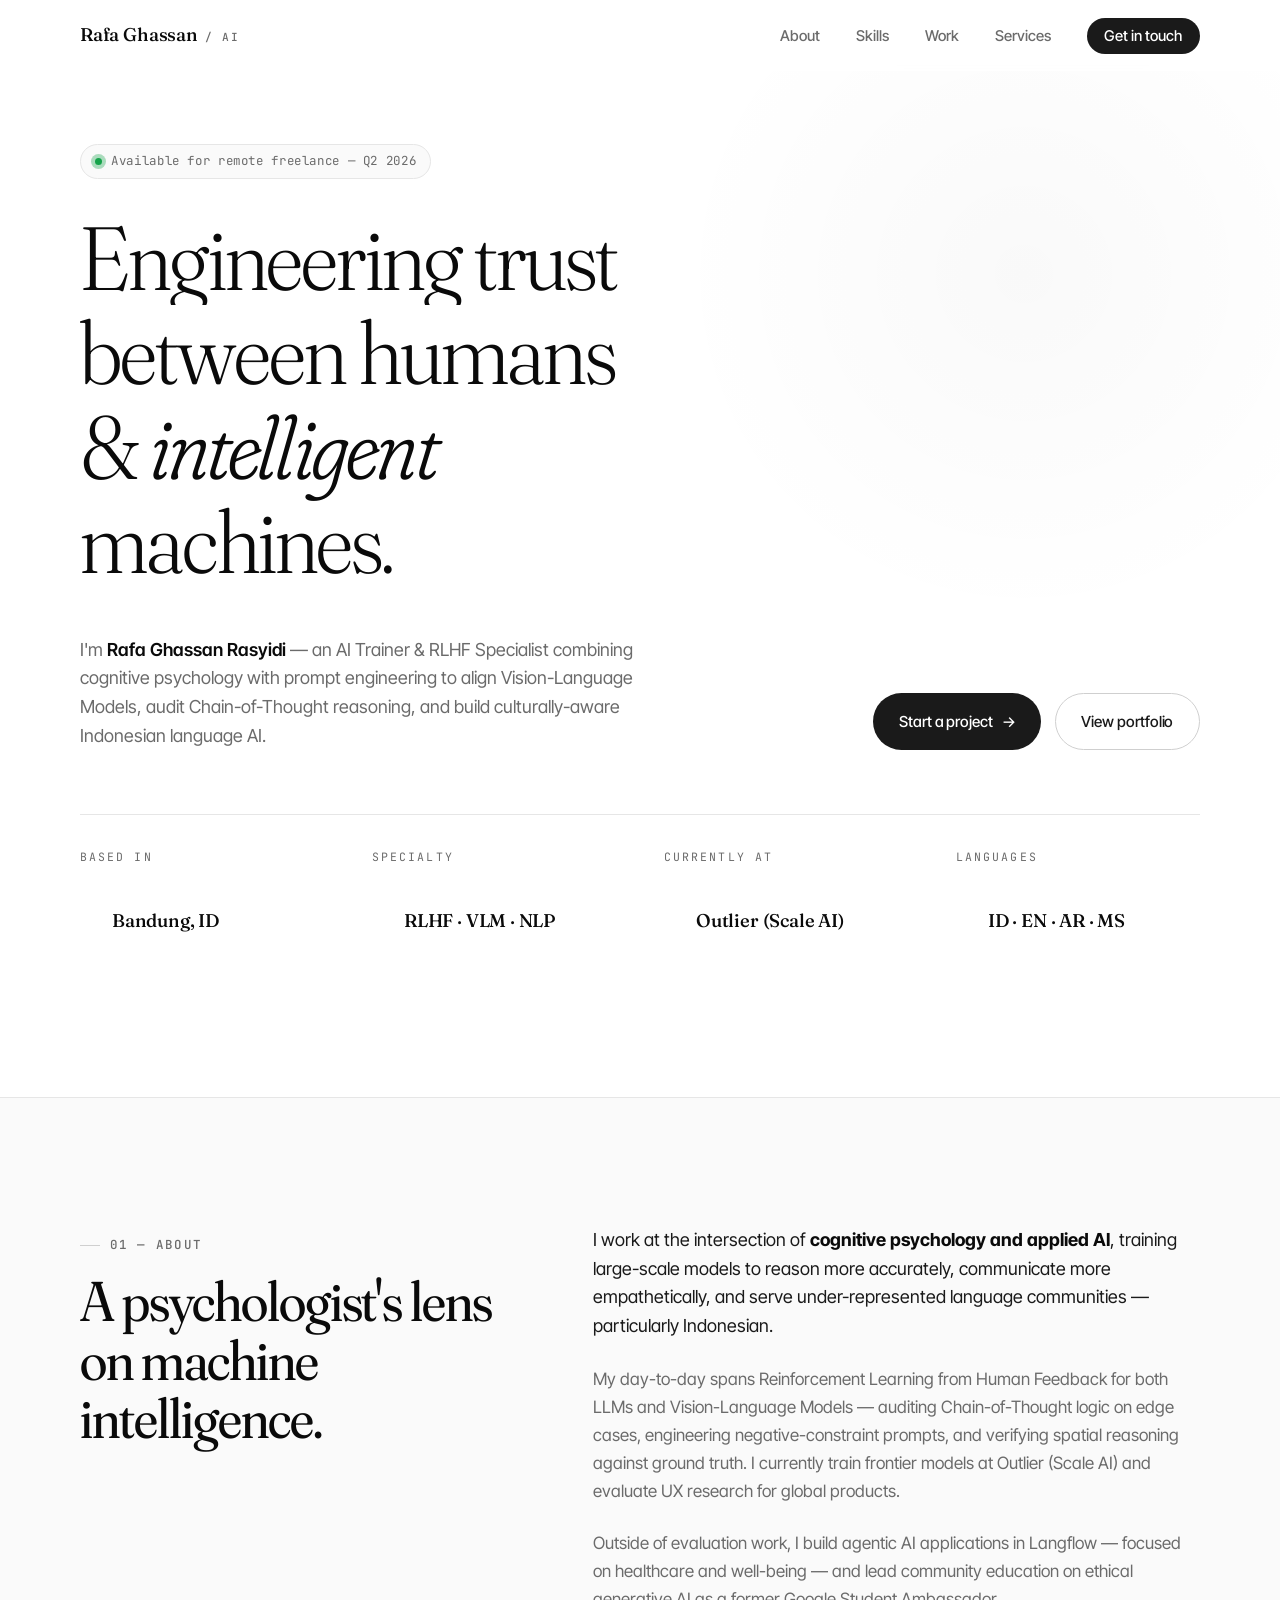
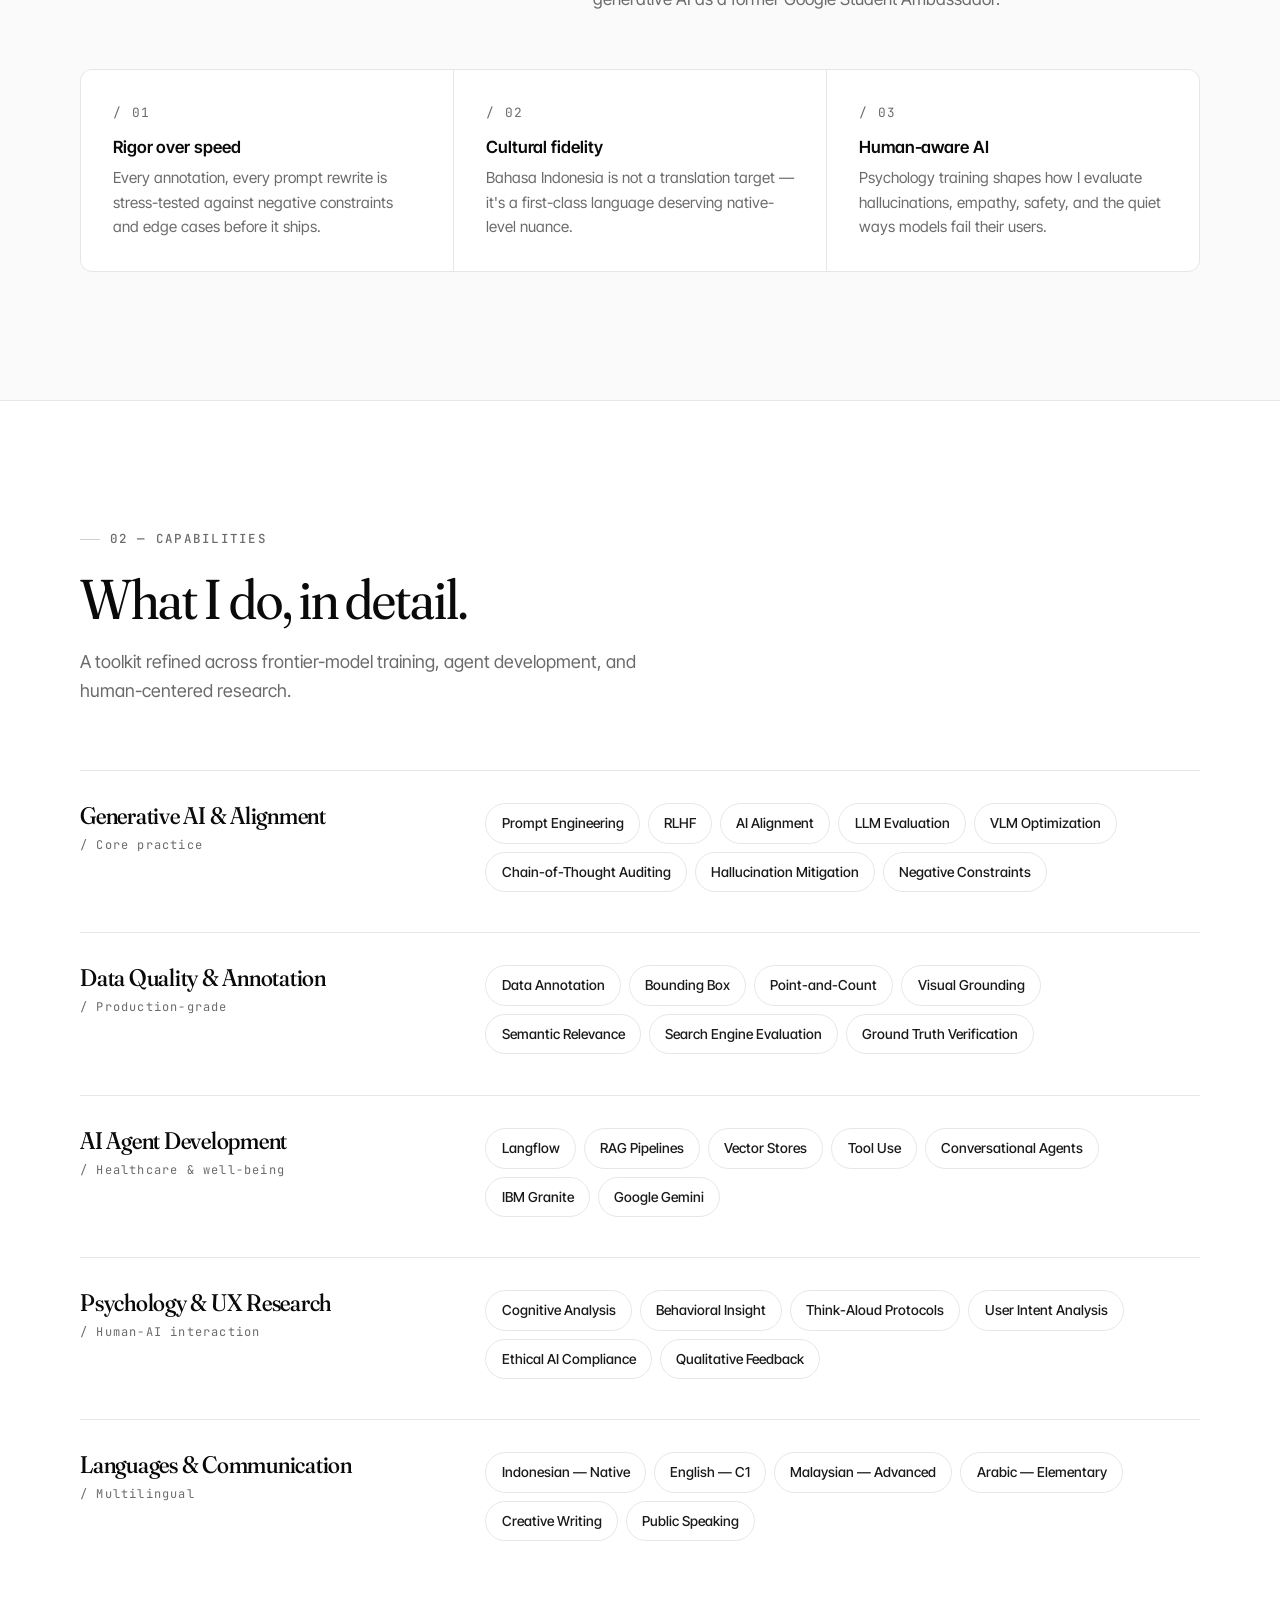
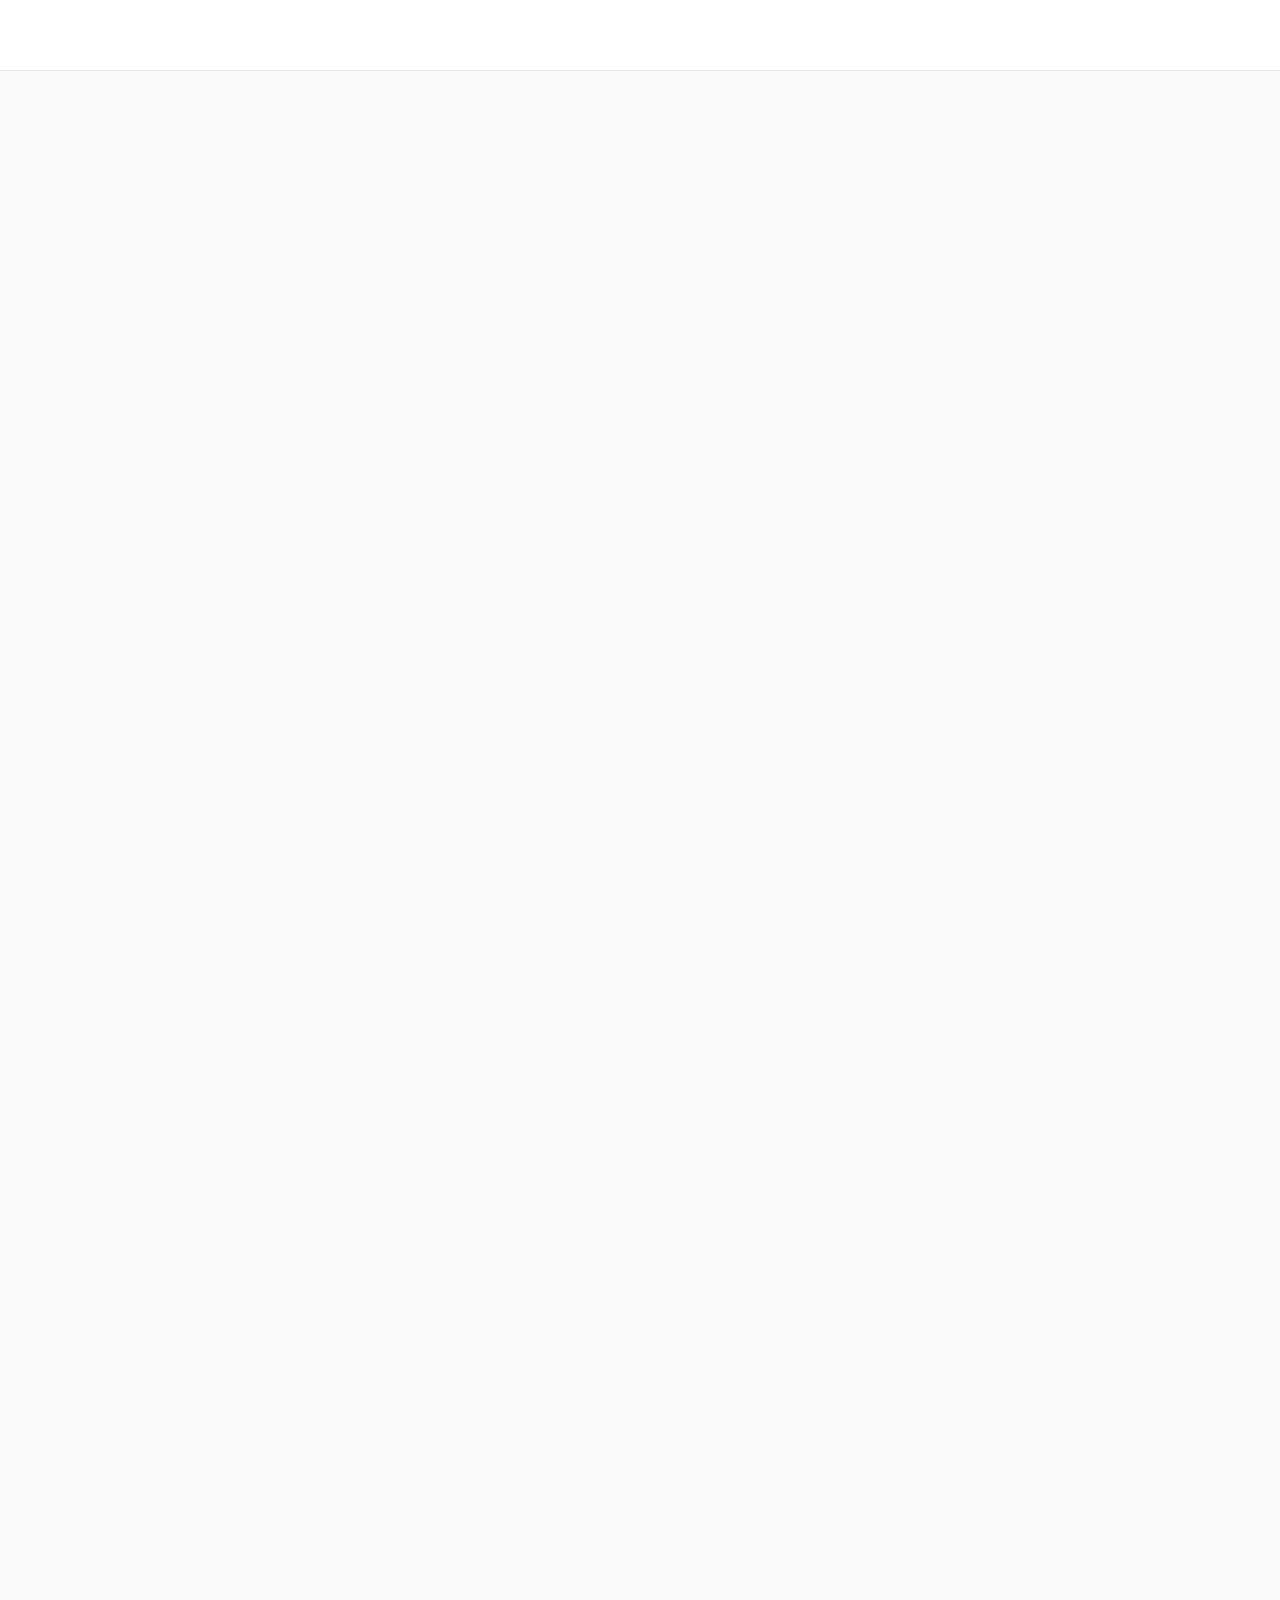
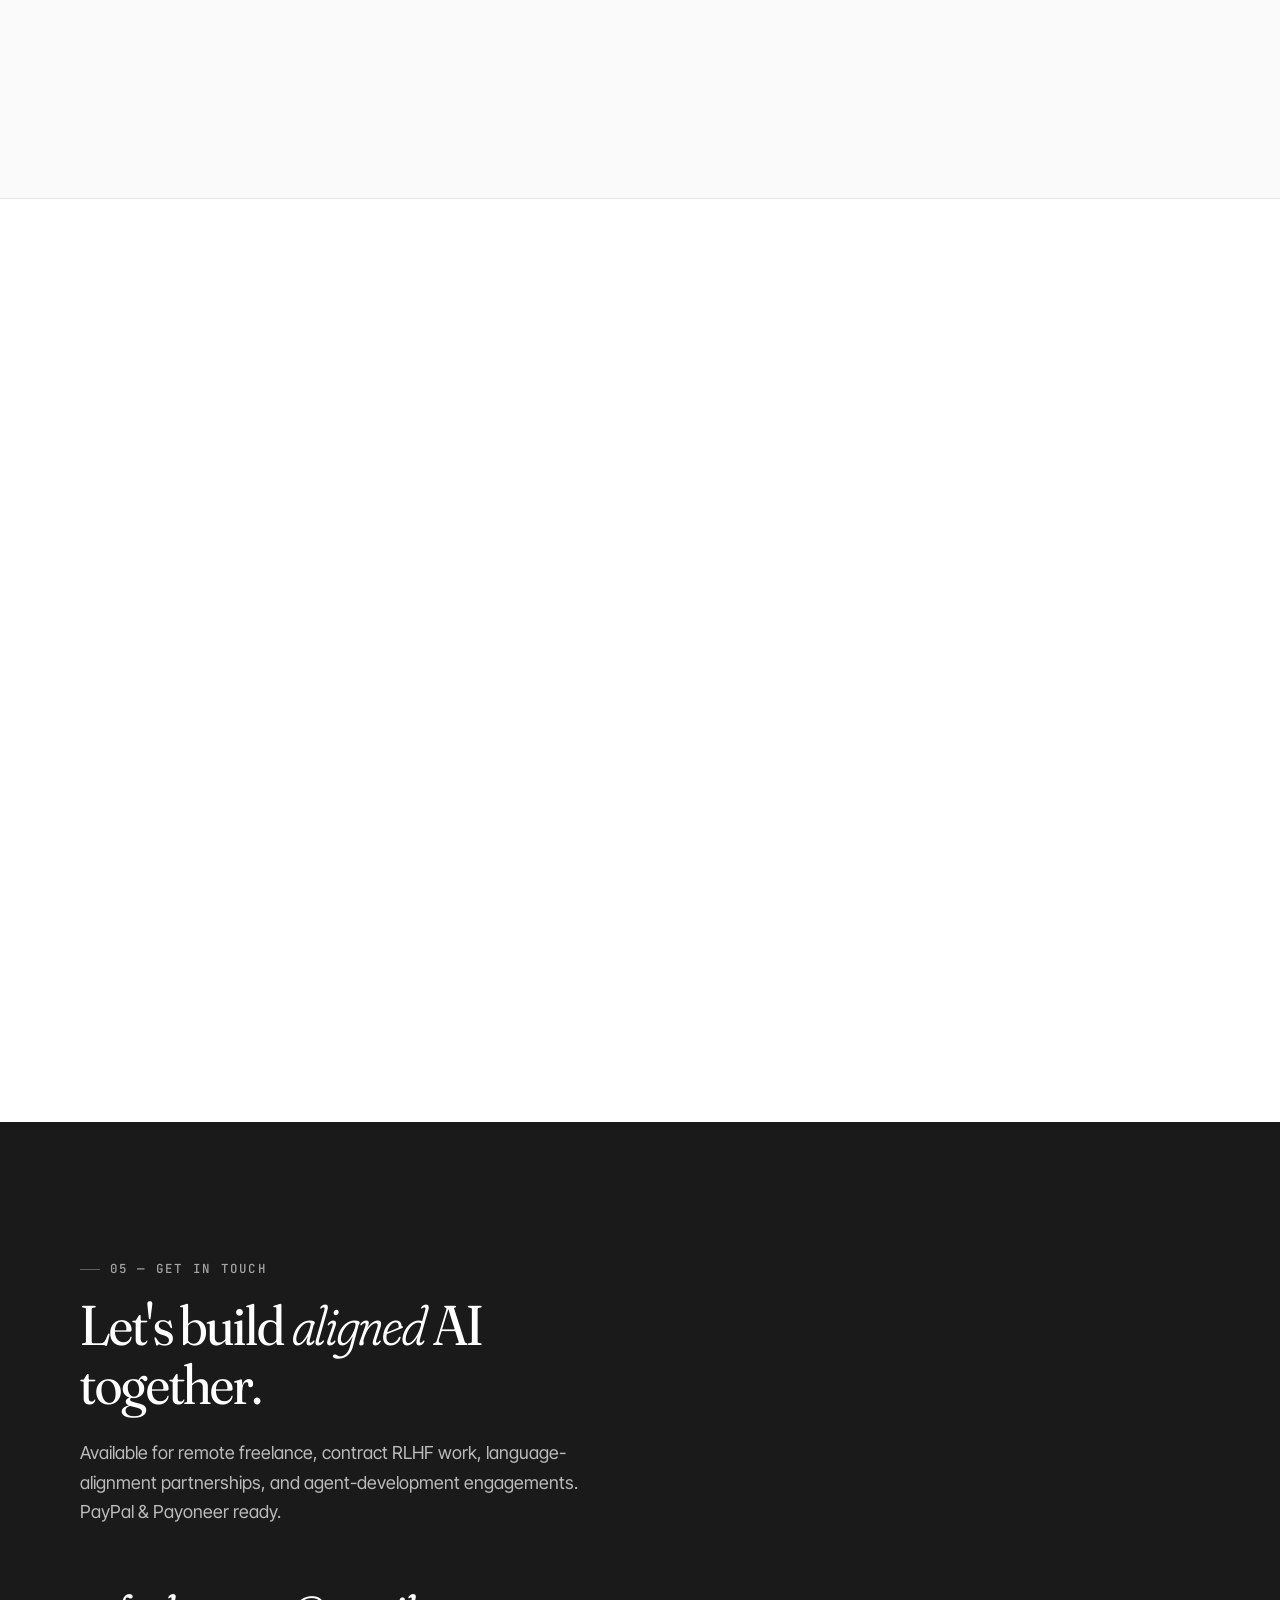
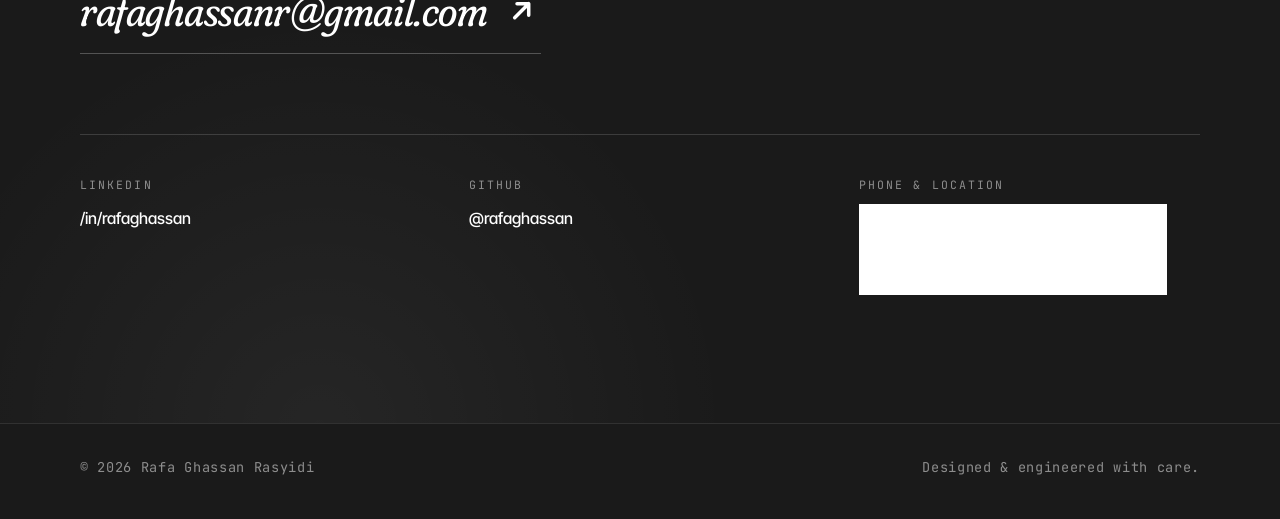
==== commit 1ae80766: "Optimize rendering for smoother, lag-free transitions - Replace scroll listener with IntersectionObs" ====
--- a/index.html
+++ b/index.html
@@ -13,7 +13,10 @@
      ============================================================ -->
 <link rel="preconnect" href="https://fonts.googleapis.com" />
 <link rel="preconnect" href="https://fonts.gstatic.com" crossorigin />
-<link href="https://fonts.googleapis.com/css2?family=Fraunces:opsz,wght@9..144,300;9..144,400;9..144,500;9..144,600;9..144,700&family=Inter+Tight:wght@300;400;500;600;700&family=JetBrains+Mono:wght@400;500&display=swap" rel="stylesheet" />
+<!-- Async font load: render with fallback first, swap when fonts ready (no FOIT, no main-thread blocking) -->
+<link rel="preload" as="style" href="https://fonts.googleapis.com/css2?family=Fraunces:opsz,wght@9..144,300;9..144,400;9..144,500;9..144,600;9..144,700&family=Inter+Tight:wght@300;400;500;600;700&family=JetBrains+Mono:wght@400;500&display=swap" />
+<link rel="stylesheet" href="https://fonts.googleapis.com/css2?family=Fraunces:opsz,wght@9..144,300;9..144,400;9..144,500;9..144,600;9..144,700&family=Inter+Tight:wght@300;400;500;600;700&family=JetBrains+Mono:wght@400;500&display=swap" media="print" onload="this.media='all'" />
+<noscript><link rel="stylesheet" href="https://fonts.googleapis.com/css2?family=Fraunces:opsz,wght@9..144,300;9..144,400;9..144,500;9..144,600;9..144,700&family=Inter+Tight:wght@300;400;500;600;700&family=JetBrains+Mono:wght@400;500&display=swap" /></noscript>
 
 <style>
 /* ============================================================
@@ -55,7 +58,12 @@
    RESET & BASE
    ============================================================ */
 *, *::before, *::after { box-sizing: border-box; }
-html { scroll-behavior: smooth; -webkit-text-size-adjust: 100%; }
+html {
+  scroll-behavior: smooth;
+  -webkit-text-size-adjust: 100%;
+  /* Prevent scroll chaining flicker on iOS / trackpads */
+  overscroll-behavior-y: none;
+}
 body {
   margin: 0;
   font-family: var(--font-sans);
@@ -65,8 +73,15 @@
   background: var(--color-bg);
   -webkit-font-smoothing: antialiased;
   -moz-osx-font-smoothing: grayscale;
+  text-rendering: optimizeLegibility;
   font-feature-settings: "ss01", "cv11";
   overflow-x: hidden;
+}
+
+/* Off-screen sections skip layout/paint until near viewport — huge scroll win */
+.cv-auto {
+  content-visibility: auto;
+  contain-intrinsic-size: 1px 800px;
 }
 
 img { max-width: 100%; display: block; }
@@ -163,6 +178,13 @@
   -webkit-backdrop-filter: saturate(180%) blur(14px);
   border-bottom: 1px solid transparent;
   transition: border-color 300ms var(--ease), padding 300ms var(--ease);
+  /* Promote to its own layer — avoids repainting page content on scroll */
+  will-change: padding;
+  transform: translateZ(0);
+}
+/* Devices without backdrop-filter: solid fallback (avoids semi-transparent text repaint cost) */
+@supports not ((backdrop-filter: blur(1px)) or (-webkit-backdrop-filter: blur(1px))) {
+  .nav { background: rgba(255, 255, 255, 0.96); }
 }
 .nav.is-scrolled {
   padding: 0.85rem 0;
@@ -244,26 +266,30 @@
   font-size: 0.95rem;
   font-weight: 500;
   letter-spacing: -0.005em;
-  transition: transform 200ms var(--ease), background 200ms var(--ease), color 200ms var(--ease), border-color 200ms var(--ease), box-shadow 200ms var(--ease);
+  transition: transform 200ms var(--ease), background-color 200ms var(--ease), color 200ms var(--ease), border-color 200ms var(--ease), box-shadow 200ms var(--ease);
   white-space: nowrap;
-}
-.btn:hover { transform: translateY(-2px); }
+  transform: translateZ(0);
+}
 .btn-primary {
   background: var(--color-text);
   color: var(--color-bg);
 }
-.btn-primary:hover { background: var(--color-accent-hover); color: var(--color-bg); box-shadow: var(--shadow-md); }
 .btn-secondary {
   background: transparent;
   color: var(--color-text);
   border: 1px solid var(--color-border-strong);
 }
-.btn-secondary:hover { border-color: var(--color-text); background: var(--color-surface); }
 .btn .arrow {
   display: inline-block;
   transition: transform 250ms var(--ease);
 }
-.btn:hover .arrow { transform: translateX(4px); }
+/* Hover effects only on devices that actually hover — avoids stuck states on touch */
+@media (hover: hover) and (pointer: fine) {
+  .btn:hover { transform: translate3d(0, -2px, 0); }
+  .btn-primary:hover { background: var(--color-accent-hover); color: var(--color-bg); box-shadow: var(--shadow-md); }
+  .btn-secondary:hover { border-color: var(--color-text); background: var(--color-surface); }
+  .btn:hover .arrow { transform: translate3d(4px, 0, 0); }
+}
 
 /* ============================================================
    HERO
@@ -302,17 +328,21 @@
   content: ""; position: absolute; inset: -4px; border-radius: 50%;
   background: #16a34a; opacity: 0.35;
   animation: pulse 2.4s ease-in-out infinite;
+  /* Compositor-only animation — never repaints */
+  will-change: transform, opacity;
+  transform: translateZ(0);
 }
 @keyframes pulse {
-  0%, 100% { transform: scale(0.85); opacity: 0; }
-  50%     { transform: scale(1.6); opacity: 0.4; }
+  0%, 100% { transform: scale(0.85) translateZ(0); opacity: 0; }
+  50%     { transform: scale(1.6) translateZ(0); opacity: 0.4; }
 }
 
 .hero h1 .reveal-line { display: block; overflow: hidden; }
 .hero h1 .reveal-line > span {
   display: block;
-  transform: translateY(105%);
+  transform: translate3d(0, 105%, 0);
   animation: rise 900ms var(--ease) forwards;
+  will-change: transform;
 }
 .hero h1 .reveal-line:nth-child(1) > span { animation-delay: 100ms; }
 .hero h1 .reveal-line:nth-child(2) > span { animation-delay: 220ms; }
@@ -323,10 +353,10 @@
   font-variation-settings: "opsz" 144, "SOFT" 100;
 }
 
-@keyframes rise { to { transform: translateY(0); } }
+@keyframes rise { to { transform: translate3d(0, 0, 0); } }
 @keyframes fade-up {
-  from { opacity: 0; transform: translateY(24px); }
-  to   { opacity: 1; transform: translateY(0); }
+  from { opacity: 0; transform: translate3d(0, 24px, 0); }
+  to   { opacity: 1; transform: translate3d(0, 0, 0); }
 }
 
 .hero-bottom {
@@ -462,13 +492,15 @@
   font-weight: 500;
   color: var(--color-text);
   background: var(--color-bg);
-  transition: transform 200ms var(--ease), border-color 200ms var(--ease), background 200ms var(--ease), color 200ms var(--ease);
-}
-.tag:hover {
-  border-color: var(--color-text);
-  background: var(--color-text);
-  color: var(--color-bg);
-  transform: translateY(-2px);
+  transition: transform 200ms var(--ease), border-color 200ms var(--ease), background-color 200ms var(--ease), color 200ms var(--ease);
+}
+@media (hover: hover) and (pointer: fine) {
+  .tag:hover {
+    border-color: var(--color-text);
+    background: var(--color-text);
+    color: var(--color-bg);
+    transform: translate3d(0, -2px, 0);
+  }
 }
 
 /* ============================================================
@@ -493,11 +525,16 @@
   border: 1px solid var(--color-border);
   border-radius: var(--radius-md);
   transition: transform 350ms var(--ease), border-color 350ms var(--ease), box-shadow 350ms var(--ease);
-}
-.project:hover {
-  transform: translateY(-4px);
-  border-color: var(--color-border-strong);
-  box-shadow: var(--shadow-md);
+  /* Isolate paint to this card — hover repaints don't cascade to neighbors */
+  contain: layout paint;
+  transform: translateZ(0);
+}
+@media (hover: hover) and (pointer: fine) {
+  .project:hover {
+    transform: translate3d(0, -4px, 0);
+    border-color: var(--color-border-strong);
+    box-shadow: var(--shadow-md);
+  }
 }
 .project-visual {
   aspect-ratio: 16 / 11;
@@ -529,7 +566,9 @@
   font-variation-settings: "opsz" 144, "SOFT" 100;
   transition: transform 600ms var(--ease);
 }
-.project:hover .project-visual-glyph { transform: scale(1.05); }
+@media (hover: hover) and (pointer: fine) {
+  .project:hover .project-visual-glyph { transform: scale(1.05) translateZ(0); }
+}
 .project-visual-tag {
   position: absolute;
   top: 1rem; left: 1rem;
@@ -557,13 +596,15 @@
   border-radius: 50%;
   display: inline-flex; align-items: center; justify-content: center;
   flex-shrink: 0;
-  transition: background 200ms var(--ease), color 200ms var(--ease), border-color 200ms var(--ease), transform 250ms var(--ease);
-}
-.project-link:hover {
-  background: var(--color-text);
-  color: var(--color-bg);
-  border-color: var(--color-text);
-  transform: rotate(-45deg);
+  transition: background-color 200ms var(--ease), color 200ms var(--ease), border-color 200ms var(--ease), transform 250ms var(--ease);
+}
+@media (hover: hover) and (pointer: fine) {
+  .project-link:hover {
+    background: var(--color-text);
+    color: var(--color-bg);
+    border-color: var(--color-text);
+    transform: rotate(-45deg) translateZ(0);
+  }
 }
 .project-link svg { width: 14px; height: 14px; }
 .project-desc { color: var(--color-muted); font-size: 0.97rem; line-height: 1.6; }
@@ -597,20 +638,23 @@
   padding: clamp(1.75rem, 3vw, 2.5rem);
   background: var(--color-bg);
   display: flex; flex-direction: column; gap: 1rem;
-  transition: background 300ms var(--ease);
+  transition: background-color 300ms var(--ease);
   position: relative;
-}
-.service:hover { background: var(--color-surface-2); }
+  contain: layout paint;
+}
 .service-icon {
   width: 44px; height: 44px;
   border: 1px solid var(--color-border);
   border-radius: 12px;
   display: flex; align-items: center; justify-content: center;
   background: var(--color-bg);
-  transition: background 300ms var(--ease), color 300ms var(--ease), border-color 300ms var(--ease);
-}
-.service:hover .service-icon {
-  background: var(--color-text); color: var(--color-bg); border-color: var(--color-text);
+  transition: background-color 300ms var(--ease), color 300ms var(--ease), border-color 300ms var(--ease);
+}
+@media (hover: hover) and (pointer: fine) {
+  .service:hover { background: var(--color-surface-2); }
+  .service:hover .service-icon {
+    background: var(--color-text); color: var(--color-bg); border-color: var(--color-text);
+  }
 }
 .service-icon svg { width: 20px; height: 20px; }
 .service h3 { font-size: 1.3rem; }
@@ -674,18 +718,17 @@
   border-bottom: 1px solid rgba(255,255,255,0.25);
   padding-bottom: 0.4rem;
   letter-spacing: -0.01em;
-  transition: border-color 250ms var(--ease), gap 250ms var(--ease);
-}
-.contact-email:hover {
-  color: var(--color-bg);
-  border-bottom-color: var(--color-bg);
-  gap: 1.5rem;
+  transition: border-color 250ms var(--ease);
 }
 .contact-email svg {
   width: 0.85em; height: 0.85em;
-  transition: transform 250ms var(--ease);
-}
-.contact-email:hover svg { transform: translate(4px, -4px); }
+  transition: transform 300ms var(--ease);
+}
+@media (hover: hover) and (pointer: fine) {
+  .contact-email:hover { border-bottom-color: var(--color-bg); }
+  /* Animate the icon, not gap — gap triggers layout each frame */
+  .contact-email:hover svg { transform: translate3d(8px, -8px, 0); }
+}
 
 .contact-grid {
   margin-top: 5rem;
@@ -734,22 +777,25 @@
 .footer a:hover { color: var(--color-bg); }
 
 /* ============================================================
-   SCROLL REVEAL
+   SCROLL REVEAL — GPU-only (transform + opacity)
+   will-change is added by JS just-in-time and removed after settle,
+   so the browser doesn't keep an idle compositor layer per element.
    ============================================================ */
 .reveal {
   opacity: 0;
-  transform: translateY(28px);
-  transition: opacity 800ms var(--ease), transform 800ms var(--ease);
-}
+  transform: translate3d(0, 28px, 0);
+  transition: opacity 700ms var(--ease), transform 700ms var(--ease);
+}
+.reveal.is-priming { will-change: transform, opacity; }
 .reveal.is-visible {
   opacity: 1;
-  transform: translateY(0);
-}
-.reveal[data-delay="1"] { transition-delay: 80ms; }
-.reveal[data-delay="2"] { transition-delay: 160ms; }
-.reveal[data-delay="3"] { transition-delay: 240ms; }
-.reveal[data-delay="4"] { transition-delay: 320ms; }
-.reveal[data-delay="5"] { transition-delay: 400ms; }
+  transform: translate3d(0, 0, 0);
+}
+.reveal[data-delay="1"] { transition-delay: 70ms; }
+.reveal[data-delay="2"] { transition-delay: 140ms; }
+.reveal[data-delay="3"] { transition-delay: 210ms; }
+.reveal[data-delay="4"] { transition-delay: 280ms; }
+.reveal[data-delay="5"] { transition-delay: 350ms; }
 
 @media (prefers-reduced-motion: reduce) {
   *, *::before, *::after {
@@ -1003,7 +1049,7 @@
        SKILLS SECTION
        Replace each [SKILL N] tag inside the .skill-tags lists.
        ============================================================ -->
-  <section class="skills" id="skills">
+  <section class="skills cv-auto" id="skills">
     <div class="container">
       <div class="section-header reveal">
         <span class="eyebrow">02 — Capabilities</span>
@@ -1098,7 +1144,7 @@
        PORTFOLIO SECTION
        Replace each .project block (title, desc, stack, link).
        ============================================================ -->
-  <section class="portfolio" id="work">
+  <section class="portfolio cv-auto" id="work">
     <div class="container">
       <div class="section-header reveal">
         <span class="eyebrow">03 — Selected Work</span>
@@ -1203,7 +1249,7 @@
        SERVICES SECTION
        Replace each [SERVICE DESCRIPTION] / pricing.
        ============================================================ -->
-  <section class="services" id="services">
+  <section class="services cv-auto" id="services">
     <div class="container">
       <div class="section-header reveal">
         <span class="eyebrow">04 — Services</span>
@@ -1304,20 +1350,30 @@
 
 <script>
 /* ============================================================
-   NAV — scroll state + mobile toggle
+   NAV — IntersectionObserver sentinel (no scroll listener at all)
+   We watch a 1px sentinel just below the top of <body>: when it
+   leaves the viewport upward, the page has been scrolled.
+   This is cheaper than a scroll handler and never thrashes layout.
    ============================================================ */
 (() => {
   const nav = document.getElementById('nav');
   const toggle = document.getElementById('nav-toggle');
   const links = document.getElementById('nav-links');
 
-  const onScroll = () => {
-    if (window.scrollY > 24) nav.classList.add('is-scrolled');
-    else nav.classList.remove('is-scrolled');
-  };
-  window.addEventListener('scroll', onScroll, { passive: true });
-  onScroll();
-
+  const sentinel = document.createElement('div');
+  sentinel.setAttribute('aria-hidden', 'true');
+  sentinel.style.cssText = 'position:absolute;top:24px;left:0;width:1px;height:1px;pointer-events:none;';
+  document.body.prepend(sentinel);
+
+  if ('IntersectionObserver' in window) {
+    const navIO = new IntersectionObserver(
+      ([entry]) => nav.classList.toggle('is-scrolled', !entry.isIntersecting),
+      { threshold: 0 }
+    );
+    navIO.observe(sentinel);
+  }
+
+  /* Mobile menu */
   toggle.addEventListener('click', () => {
     const open = links.classList.toggle('is-open');
     toggle.classList.toggle('is-open', open);
@@ -1336,26 +1392,54 @@
 })();
 
 /* ============================================================
-   SCROLL REVEAL — IntersectionObserver
+   SMOOTH SCROLL — JS-driven for in-page anchors so we can land
+   slightly below the fixed nav. Falls back to native CSS smooth.
    ============================================================ */
 (() => {
+  const NAV_OFFSET = 72;
+  const reduceMotion = matchMedia('(prefers-reduced-motion: reduce)').matches;
+  document.addEventListener('click', (e) => {
+    const link = e.target.closest('a[href^="#"]');
+    if (!link) return;
+    const id = link.getAttribute('href');
+    if (!id || id === '#') return;
+    const target = document.querySelector(id);
+    if (!target) return;
+    e.preventDefault();
+    const top = target.getBoundingClientRect().top + window.pageYOffset - NAV_OFFSET;
+    window.scrollTo({ top, behavior: reduceMotion ? 'auto' : 'smooth' });
+    history.pushState(null, '', id);
+  });
+})();
+
+/* ============================================================
+   SCROLL REVEAL — IntersectionObserver with will-change lifecycle
+   Adds will-change just before animating, removes after settle.
+   ============================================================ */
+(() => {
+  const els = document.querySelectorAll('.reveal');
   if (!('IntersectionObserver' in window)) {
-    document.querySelectorAll('.reveal').forEach(el => el.classList.add('is-visible'));
+    els.forEach(el => el.classList.add('is-visible'));
     return;
   }
   const io = new IntersectionObserver((entries) => {
-    entries.forEach(entry => {
-      if (entry.isIntersecting) {
-        entry.target.classList.add('is-visible');
-        io.unobserve(entry.target);
-      }
-    });
+    for (const entry of entries) {
+      if (!entry.isIntersecting) continue;
+      const el = entry.target;
+      el.classList.add('is-priming');
+      // Next frame: trigger transition. Then drop will-change to free GPU memory.
+      requestAnimationFrame(() => {
+        el.classList.add('is-visible');
+        el.addEventListener('transitionend', () => el.classList.remove('is-priming'), { once: true });
+      });
+      io.unobserve(el);
+    }
   }, { threshold: 0.12, rootMargin: '0px 0px -8% 0px' });
-  document.querySelectorAll('.reveal').forEach(el => io.observe(el));
+  els.forEach(el => io.observe(el));
 })();
 
 /* ============================================================
-   CURRENT YEAR (auto-updates footer)
+   CURRENT YEAR
    ============================================================ */
 document.querySelectorAll('[data-year]').forEach(el => el.textContent = new Date().getFullYear());
 </script>
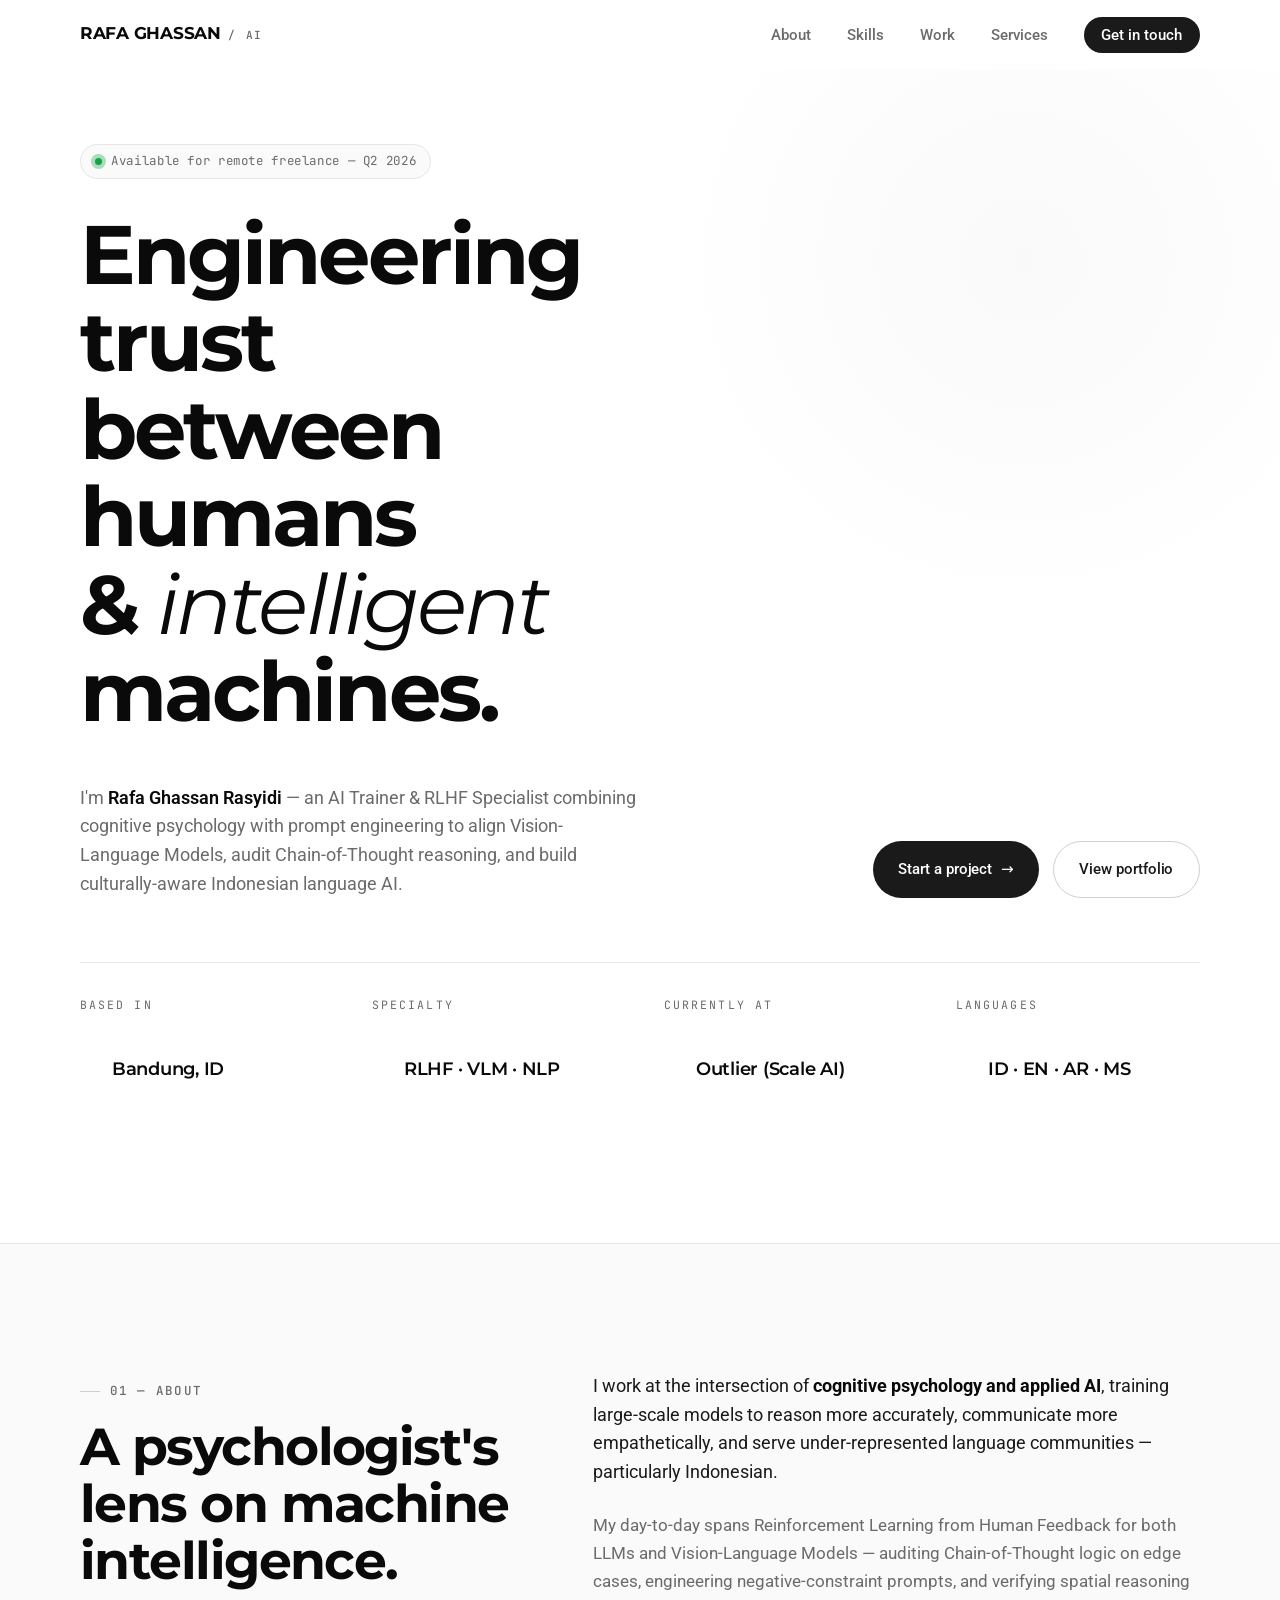
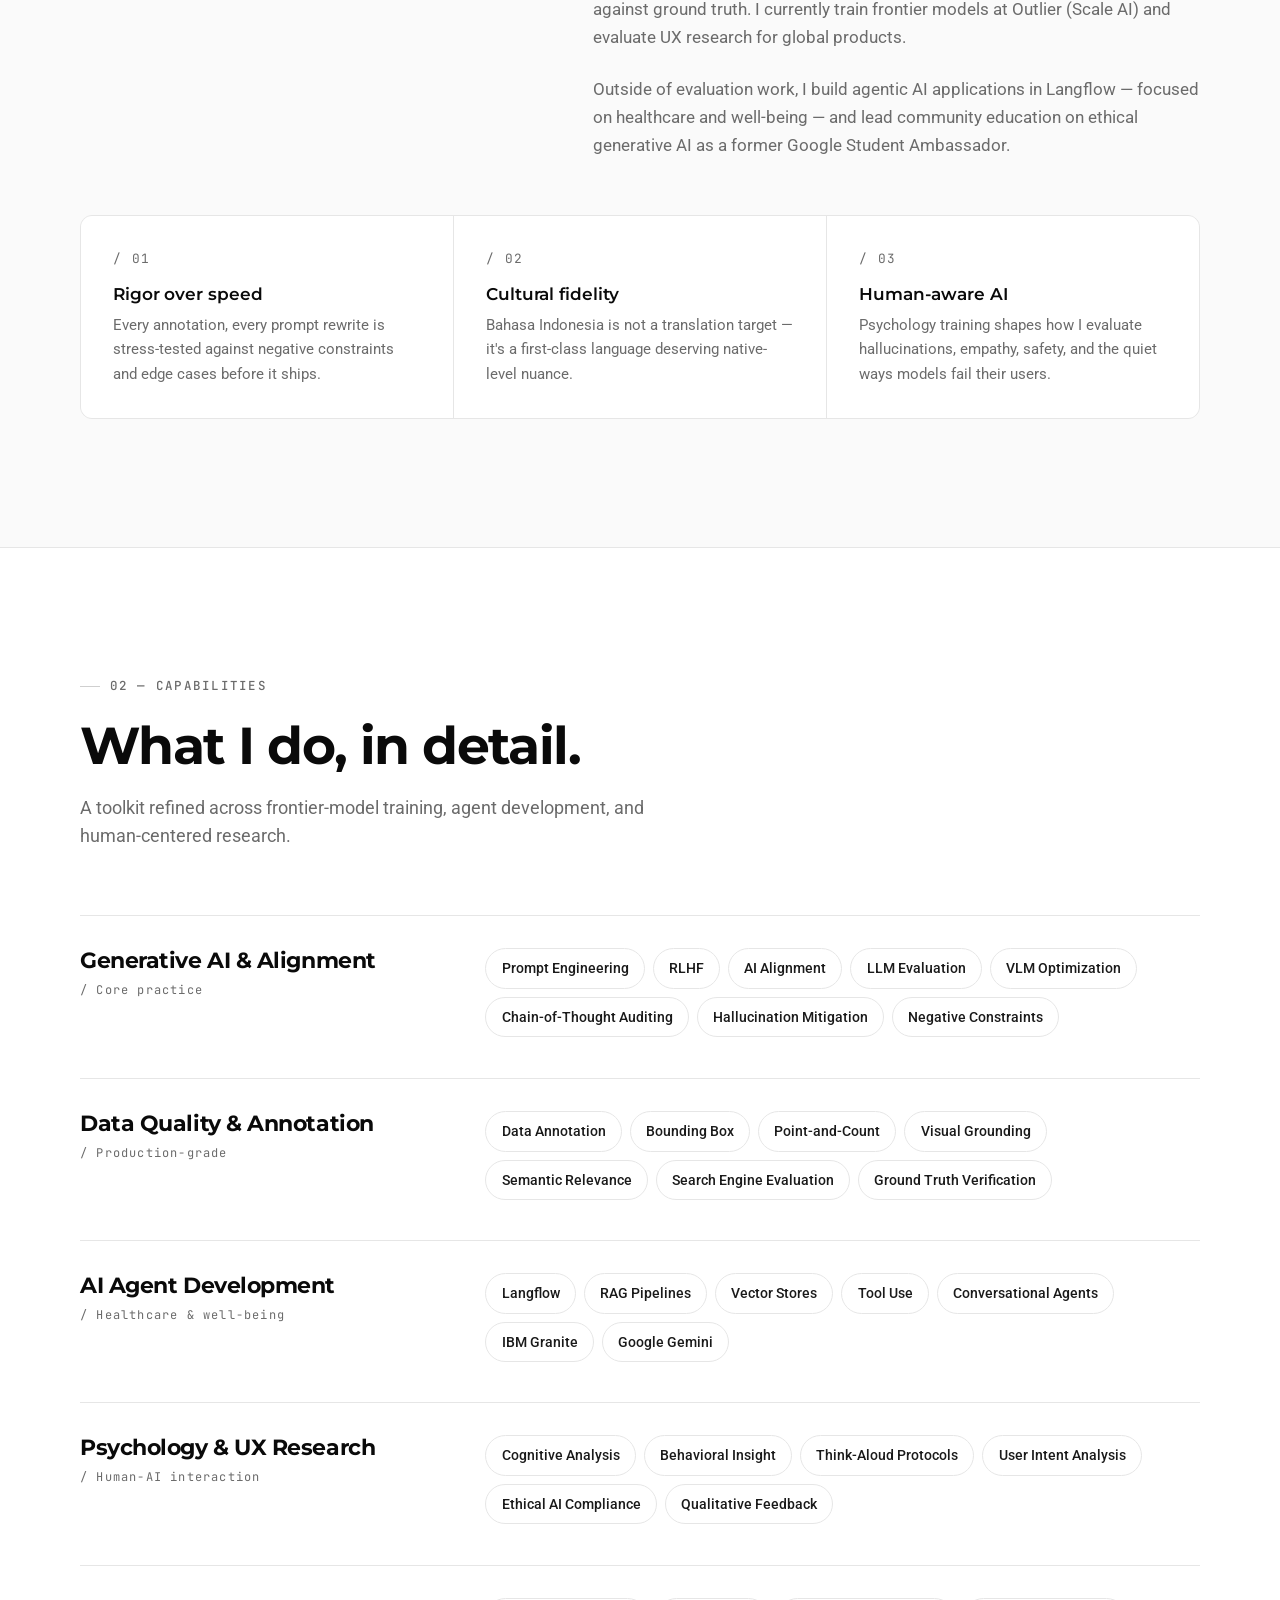
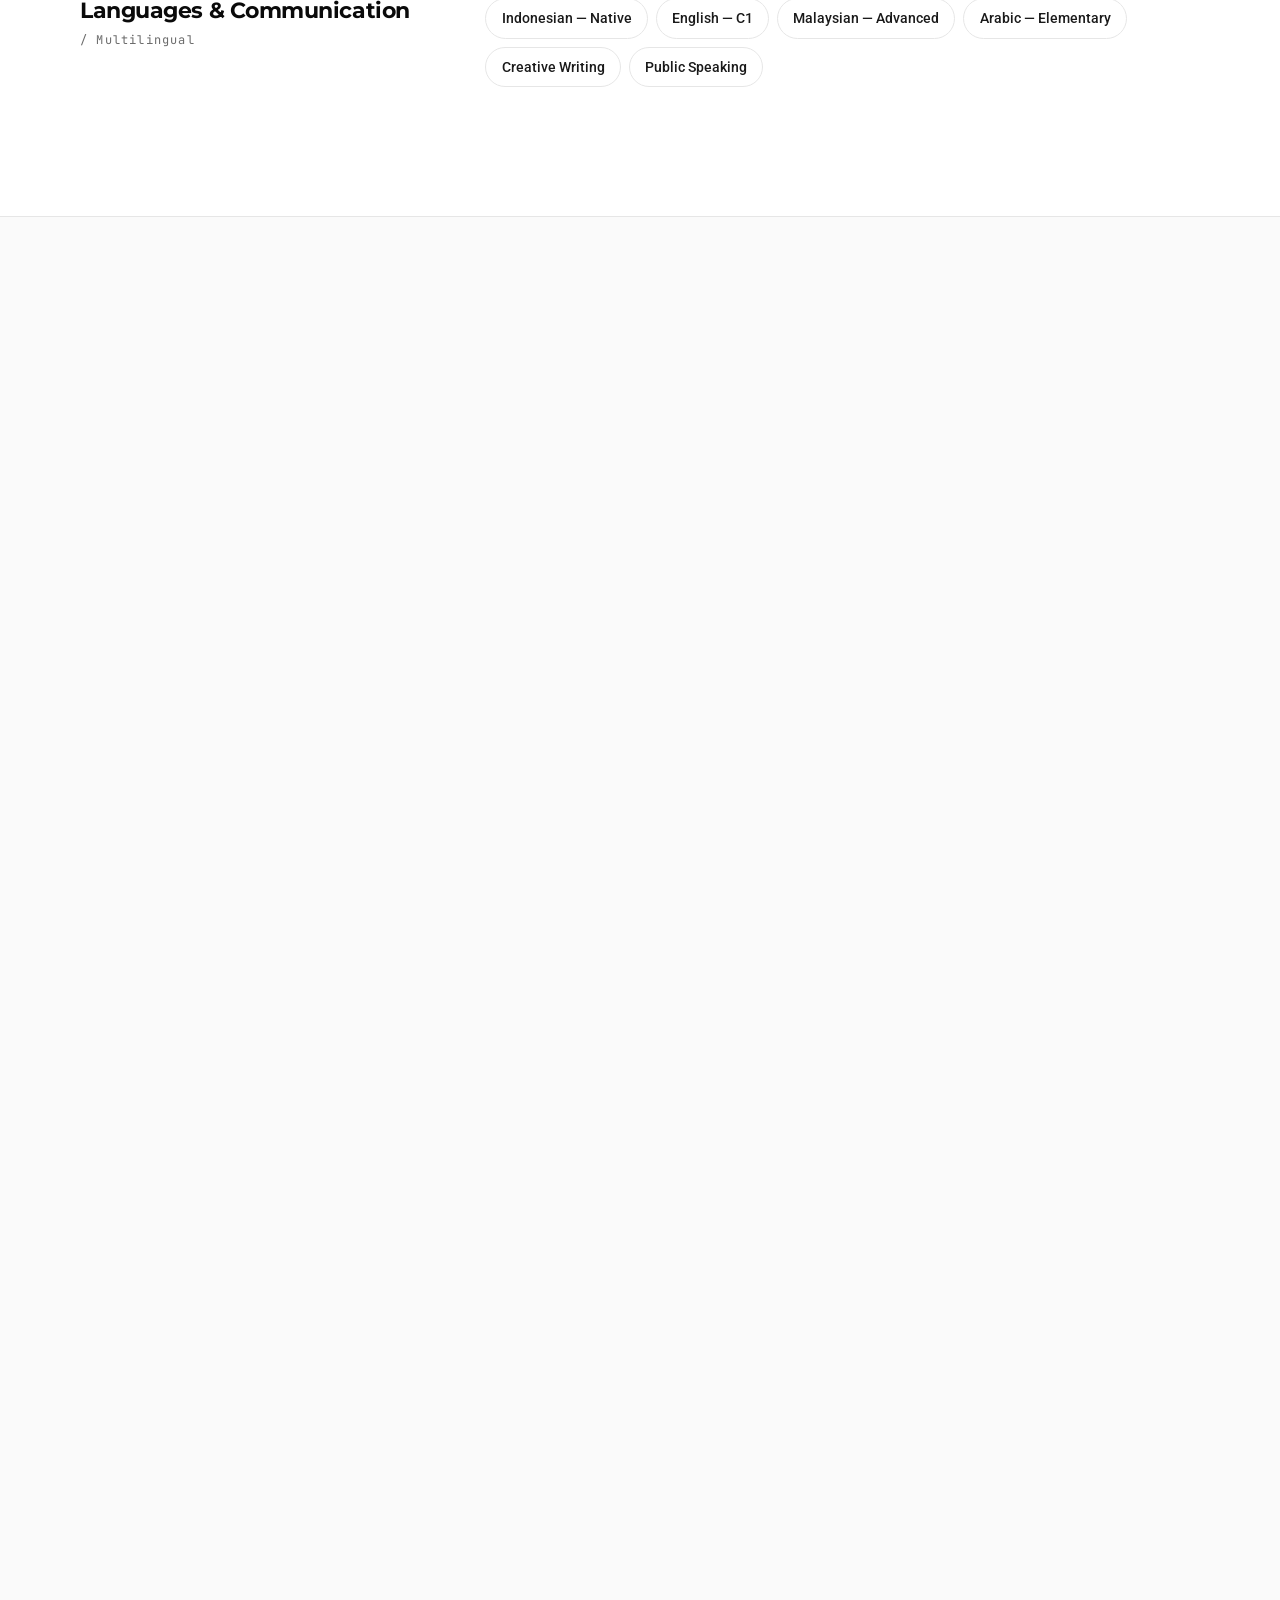
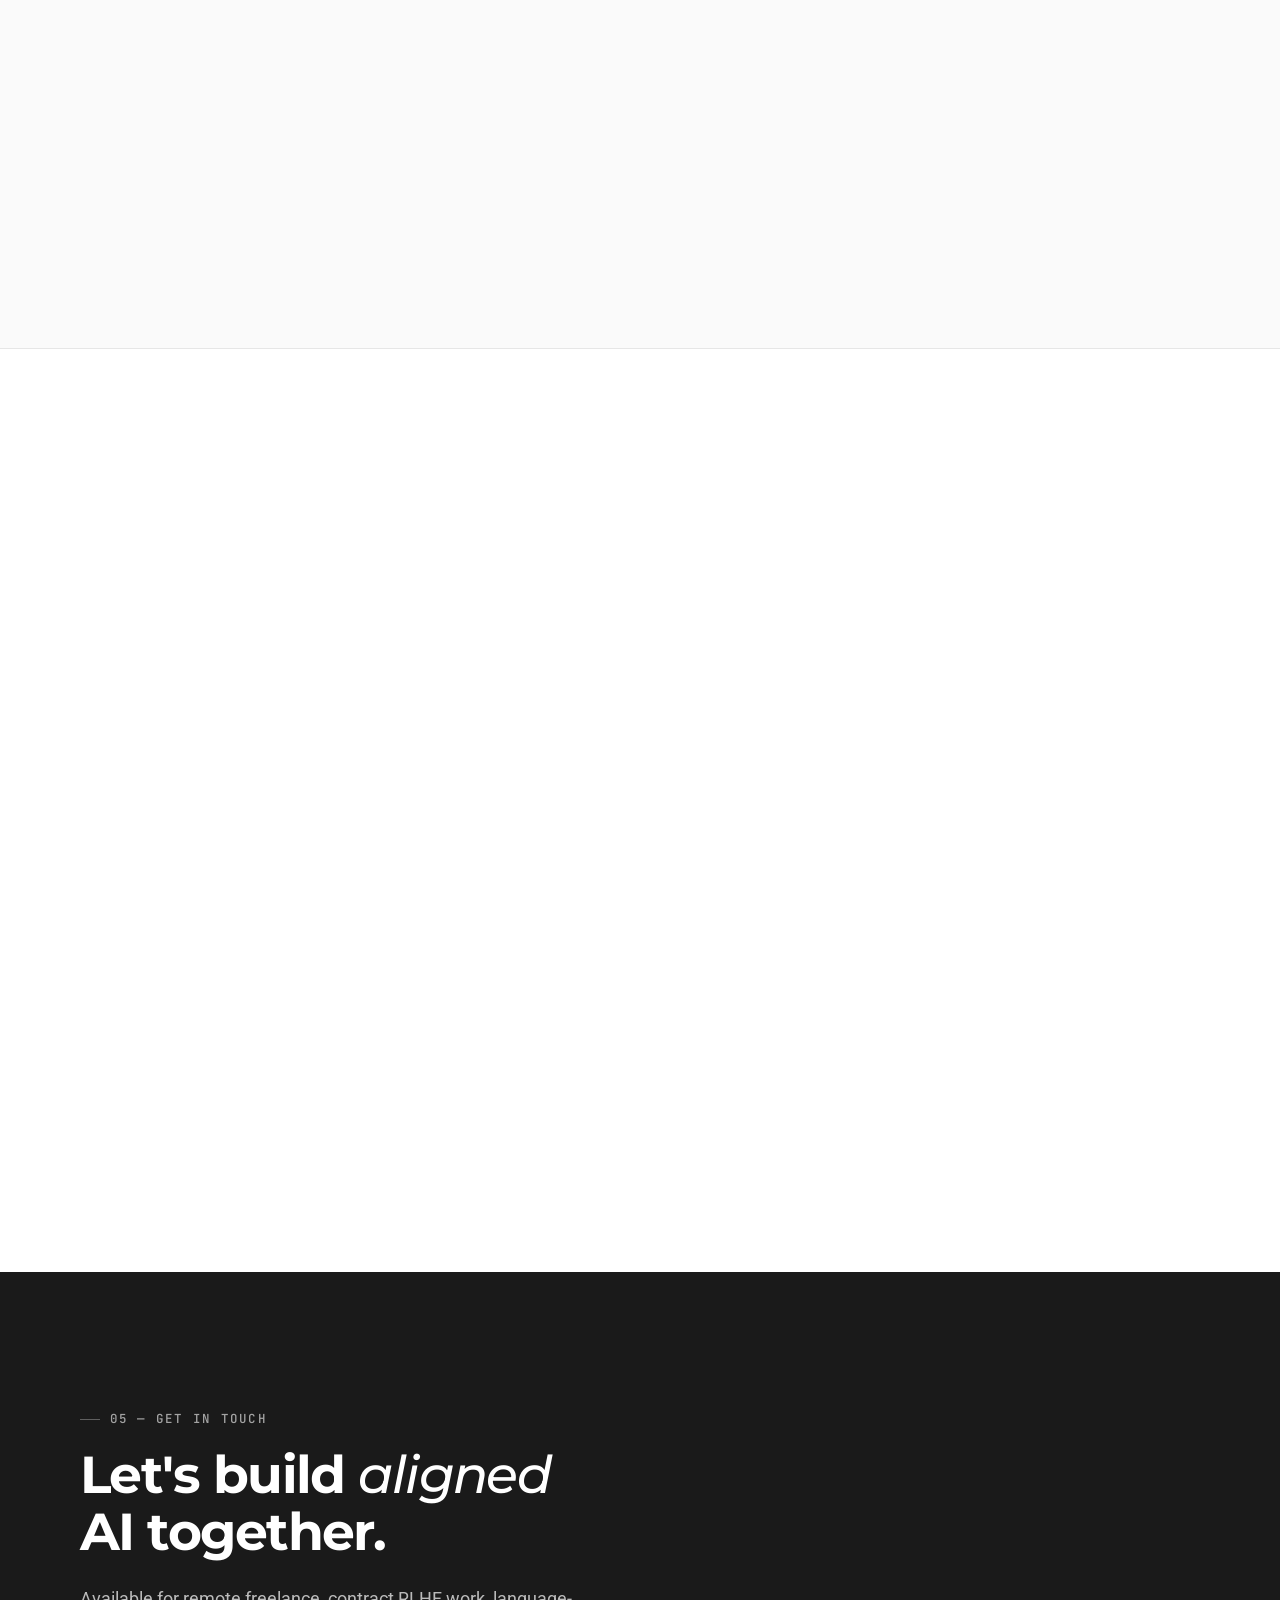
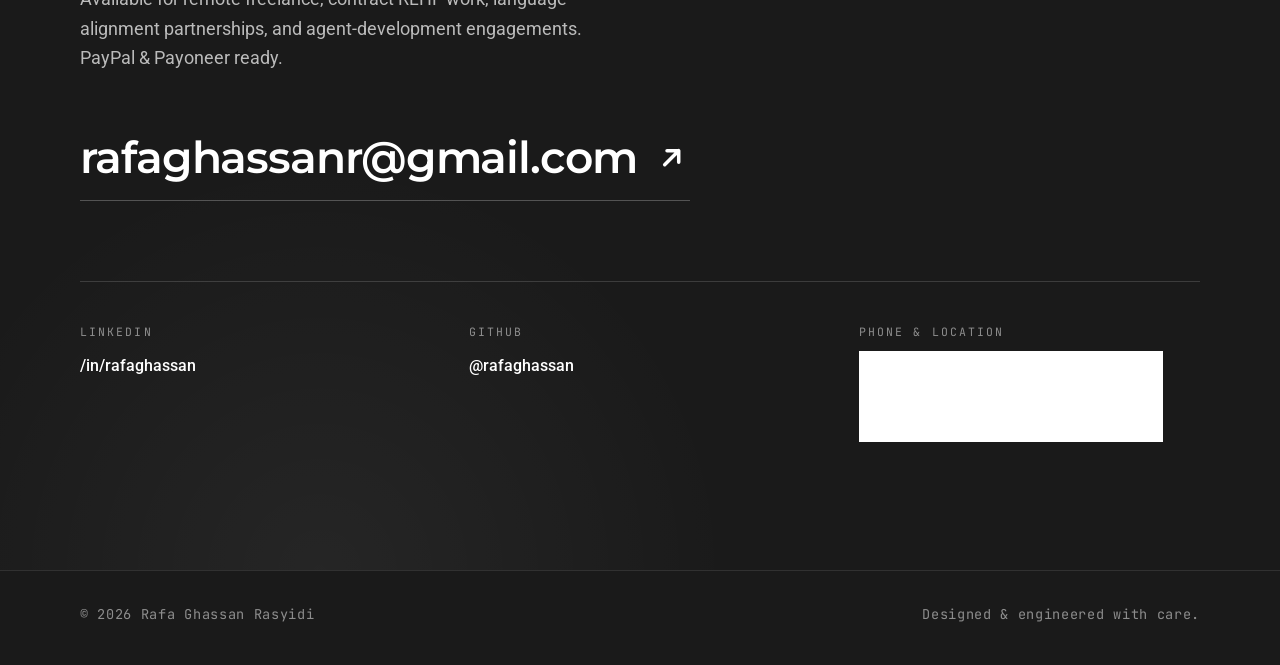
==== commit b4f11bf7: "Switch typography to Montserrat (headings) + Roboto (body) - Replace Fraunces + Inter Tight with Mon" ====
--- a/index.html
+++ b/index.html
@@ -8,15 +8,14 @@
 <title>Rafa Ghassan Rasyidi — AI Trainer & RLHF Specialist</title>
 
 <!-- ============================================================
-     GOOGLE FONTS — Fraunces (display serif) + Inter Tight (sans)
-     Distinctive, refined typography pairing.
+     GOOGLE FONTS — Montserrat (headings) + Roboto (body)
      ============================================================ -->
 <link rel="preconnect" href="https://fonts.googleapis.com" />
 <link rel="preconnect" href="https://fonts.gstatic.com" crossorigin />
-<!-- Async font load: render with fallback first, swap when fonts ready (no FOIT, no main-thread blocking) -->
-<link rel="preload" as="style" href="https://fonts.googleapis.com/css2?family=Fraunces:opsz,wght@9..144,300;9..144,400;9..144,500;9..144,600;9..144,700&family=Inter+Tight:wght@300;400;500;600;700&family=JetBrains+Mono:wght@400;500&display=swap" />
-<link rel="stylesheet" href="https://fonts.googleapis.com/css2?family=Fraunces:opsz,wght@9..144,300;9..144,400;9..144,500;9..144,600;9..144,700&family=Inter+Tight:wght@300;400;500;600;700&family=JetBrains+Mono:wght@400;500&display=swap" media="print" onload="this.media='all'" />
-<noscript><link rel="stylesheet" href="https://fonts.googleapis.com/css2?family=Fraunces:opsz,wght@9..144,300;9..144,400;9..144,500;9..144,600;9..144,700&family=Inter+Tight:wght@300;400;500;600;700&family=JetBrains+Mono:wght@400;500&display=swap" /></noscript>
+<!-- Async font load: Montserrat (display) + Roboto (body) + JetBrains Mono (labels/eyebrows) -->
+<link rel="preload" as="style" href="https://fonts.googleapis.com/css2?family=Montserrat:ital,wght@0,300;0,400;0,500;0,600;0,700;0,800;1,300;1,400;1,500&family=Roboto:ital,wght@0,300;0,400;0,500;0,700;1,400&family=JetBrains+Mono:wght@400;500&display=swap" />
+<link rel="stylesheet" href="https://fonts.googleapis.com/css2?family=Montserrat:ital,wght@0,300;0,400;0,500;0,600;0,700;0,800;1,300;1,400;1,500&family=Roboto:ital,wght@0,300;0,400;0,500;0,700;1,400&family=JetBrains+Mono:wght@400;500&display=swap" media="print" onload="this.media='all'" />
+<noscript><link rel="stylesheet" href="https://fonts.googleapis.com/css2?family=Montserrat:ital,wght@0,300;0,400;0,500;0,600;0,700;0,800;1,300;1,400;1,500&family=Roboto:ital,wght@0,300;0,400;0,500;0,700;1,400&family=JetBrains+Mono:wght@400;500&display=swap" /></noscript>
 
 <style>
 /* ============================================================
@@ -35,8 +34,8 @@
   --color-accent: #1a1a1a;          /* Single accent — kept refined & dark */
   --color-accent-hover: #000000;
 
-  --font-display: "Fraunces", "Iowan Old Style", Georgia, serif;
-  --font-sans: "Inter Tight", -apple-system, BlinkMacSystemFont, "Segoe UI", system-ui, sans-serif;
+  --font-display: "Montserrat", -apple-system, BlinkMacSystemFont, "Segoe UI", system-ui, sans-serif;
+  --font-sans: "Roboto", -apple-system, BlinkMacSystemFont, "Segoe UI", system-ui, sans-serif;
   --font-mono: "JetBrains Mono", "SFMono-Regular", Consolas, monospace;
 
   --radius-sm: 6px;
@@ -74,7 +73,6 @@
   -webkit-font-smoothing: antialiased;
   -moz-osx-font-smoothing: grayscale;
   text-rendering: optimizeLegibility;
-  font-feature-settings: "ss01", "cv11";
   overflow-x: hidden;
 }
 
@@ -105,17 +103,16 @@
    ============================================================ */
 h1, h2, h3, h4 {
   font-family: var(--font-display);
-  font-weight: 400;
+  font-weight: 600;
   color: var(--color-heading);
   letter-spacing: -0.02em;
-  line-height: 1.05;
+  line-height: 1.1;
   margin: 0;
-  font-variation-settings: "opsz" 144, "SOFT" 50;
-}
-h1 { font-size: clamp(2.75rem, 7vw, 5.75rem); font-weight: 300; }
-h2 { font-size: clamp(2rem, 4.5vw, 3.5rem); font-weight: 400; }
-h3 { font-size: clamp(1.25rem, 2vw, 1.5rem); font-weight: 500; letter-spacing: -0.01em; }
-h4 { font-size: 1.05rem; font-weight: 600; letter-spacing: -0.005em; font-family: var(--font-sans); }
+}
+h1 { font-size: clamp(2.5rem, 6.5vw, 5.25rem); font-weight: 700; letter-spacing: -0.035em; line-height: 1.05; }
+h2 { font-size: clamp(2rem, 4.5vw, 3.25rem); font-weight: 700; letter-spacing: -0.03em; }
+h3 { font-size: clamp(1.2rem, 2vw, 1.45rem); font-weight: 600; letter-spacing: -0.015em; }
+h4 { font-size: 1.05rem; font-weight: 600; letter-spacing: -0.005em; font-family: var(--font-display); }
 
 p { margin: 0; }
 .lead {
@@ -195,13 +192,14 @@
 }
 .brand {
   font-family: var(--font-display);
-  font-size: 1.15rem;
-  font-weight: 500;
-  letter-spacing: -0.01em;
+  font-size: 1.05rem;
+  font-weight: 700;
+  letter-spacing: -0.015em;
   color: var(--color-heading);
   display: inline-flex;
   align-items: baseline;
   gap: 0.45rem;
+  text-transform: uppercase;
 }
 .brand-mark {
   font-family: var(--font-mono);
@@ -349,8 +347,7 @@
 .hero h1 .reveal-line:nth-child(3) > span { animation-delay: 340ms; }
 .hero h1 em {
   font-style: italic;
-  font-weight: 300;
-  font-variation-settings: "opsz" 144, "SOFT" 100;
+  font-weight: 400;
 }
 
 @keyframes rise { to { transform: translate3d(0, 0, 0); } }
@@ -390,10 +387,10 @@
 }
 .hero-meta-item .value {
   font-family: var(--font-display);
-  font-size: 1.15rem;
+  font-size: 1.1rem;
   color: var(--color-heading);
-  font-weight: 500;
-  letter-spacing: -0.01em;
+  font-weight: 600;
+  letter-spacing: -0.015em;
 }
 
 /* Subtle background accent */
@@ -472,8 +469,9 @@
 }
 .skill-group h3 {
   font-family: var(--font-display);
-  font-weight: 500;
-  font-size: 1.5rem;
+  font-weight: 700;
+  font-size: 1.4rem;
+  letter-spacing: -0.02em;
 }
 .skill-group .count {
   font-family: var(--font-mono);
@@ -558,12 +556,11 @@
   position: absolute; inset: 0;
   display: flex; align-items: center; justify-content: center;
   font-family: var(--font-display);
-  font-style: italic;
-  font-weight: 300;
+  font-weight: 800;
   font-size: clamp(3rem, 8vw, 5.5rem);
   color: var(--color-text);
-  letter-spacing: -0.04em;
-  font-variation-settings: "opsz" 144, "SOFT" 100;
+  letter-spacing: -0.05em;
+  text-transform: uppercase;
   transition: transform 600ms var(--ease);
 }
 @media (hover: hover) and (pointer: fine) {
@@ -696,8 +693,7 @@
 }
 .contact h2 em {
   font-style: italic;
-  font-weight: 300;
-  font-variation-settings: "opsz" 144, "SOFT" 100;
+  font-weight: 500;
 }
 .contact-lead {
   color: rgba(255,255,255,0.7);
@@ -711,13 +707,11 @@
   gap: 1rem;
   font-family: var(--font-display);
   font-size: clamp(1.5rem, 4vw, 2.75rem);
-  font-weight: 400;
-  font-style: italic;
-  font-variation-settings: "opsz" 144, "SOFT" 100;
+  font-weight: 600;
   color: var(--color-bg);
   border-bottom: 1px solid rgba(255,255,255,0.25);
   padding-bottom: 0.4rem;
-  letter-spacing: -0.01em;
+  letter-spacing: -0.025em;
   transition: border-color 250ms var(--ease);
 }
 .contact-email svg {
@@ -883,15 +877,18 @@
   .nav-links.is-open { transform: translateX(0); }
   .nav-links a {
     font-family: var(--font-display);
-    font-size: 1.75rem;
+    font-size: 1.6rem;
     color: var(--color-heading);
-    font-weight: 400;
+    font-weight: 600;
+    letter-spacing: -0.02em;
   }
   .nav-cta {
     margin-top: 1rem;
     padding: 0.85rem 1.5rem !important;
     font-family: var(--font-sans) !important;
     font-size: 0.95rem !important;
+    font-weight: 500 !important;
+    letter-spacing: 0 !important;
   }
 }
 </style>
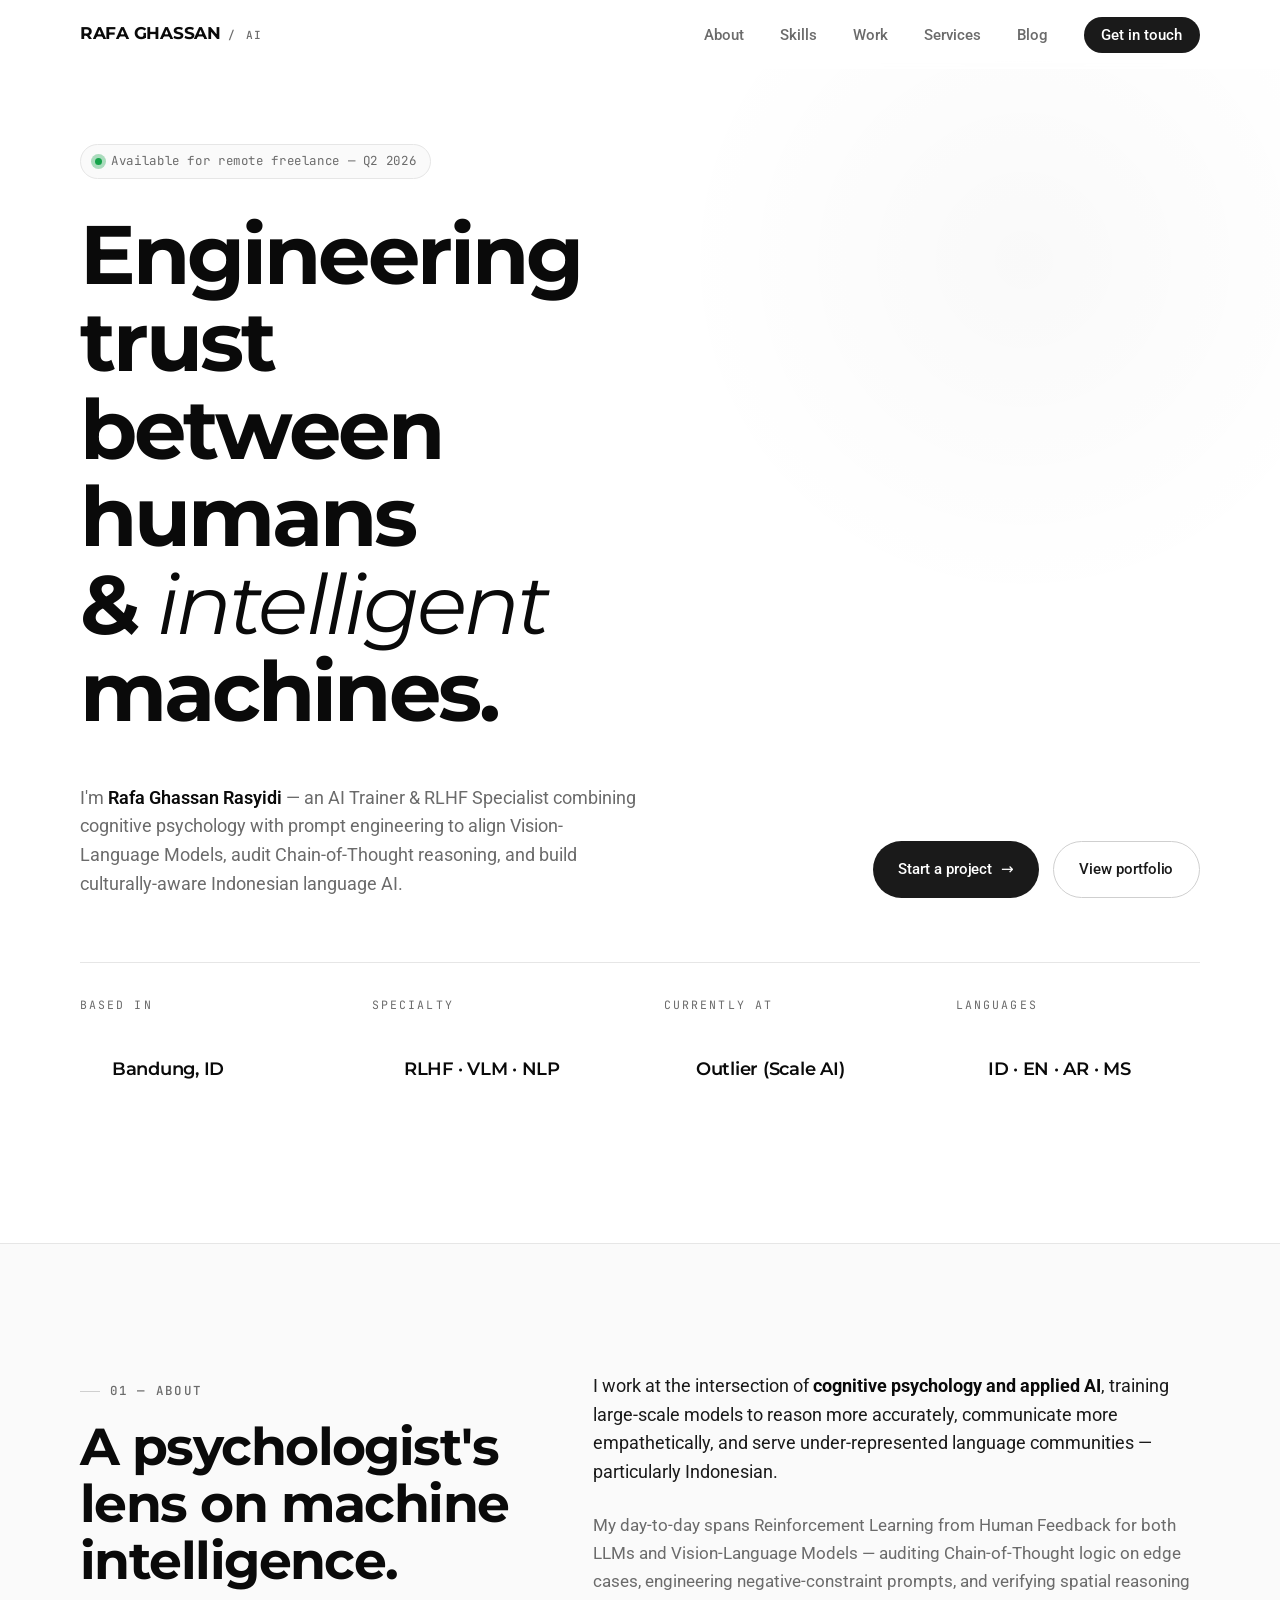
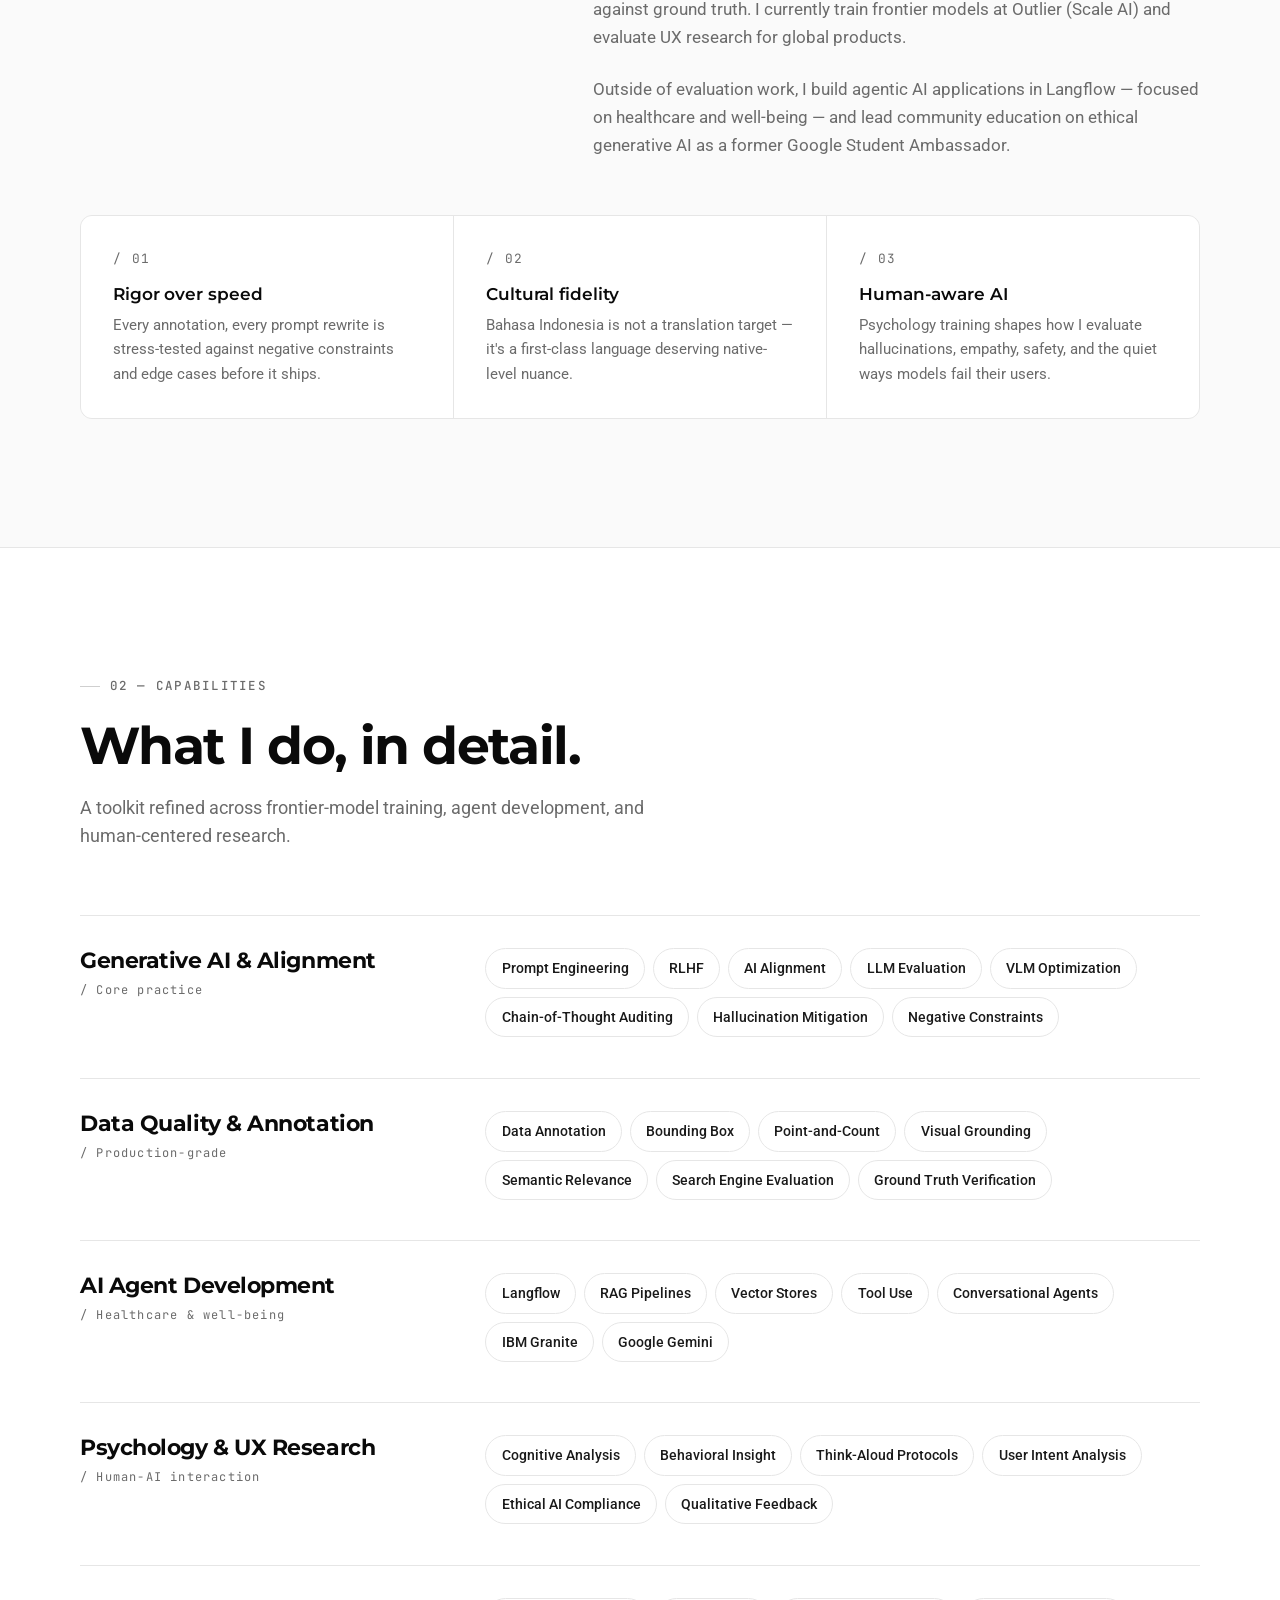
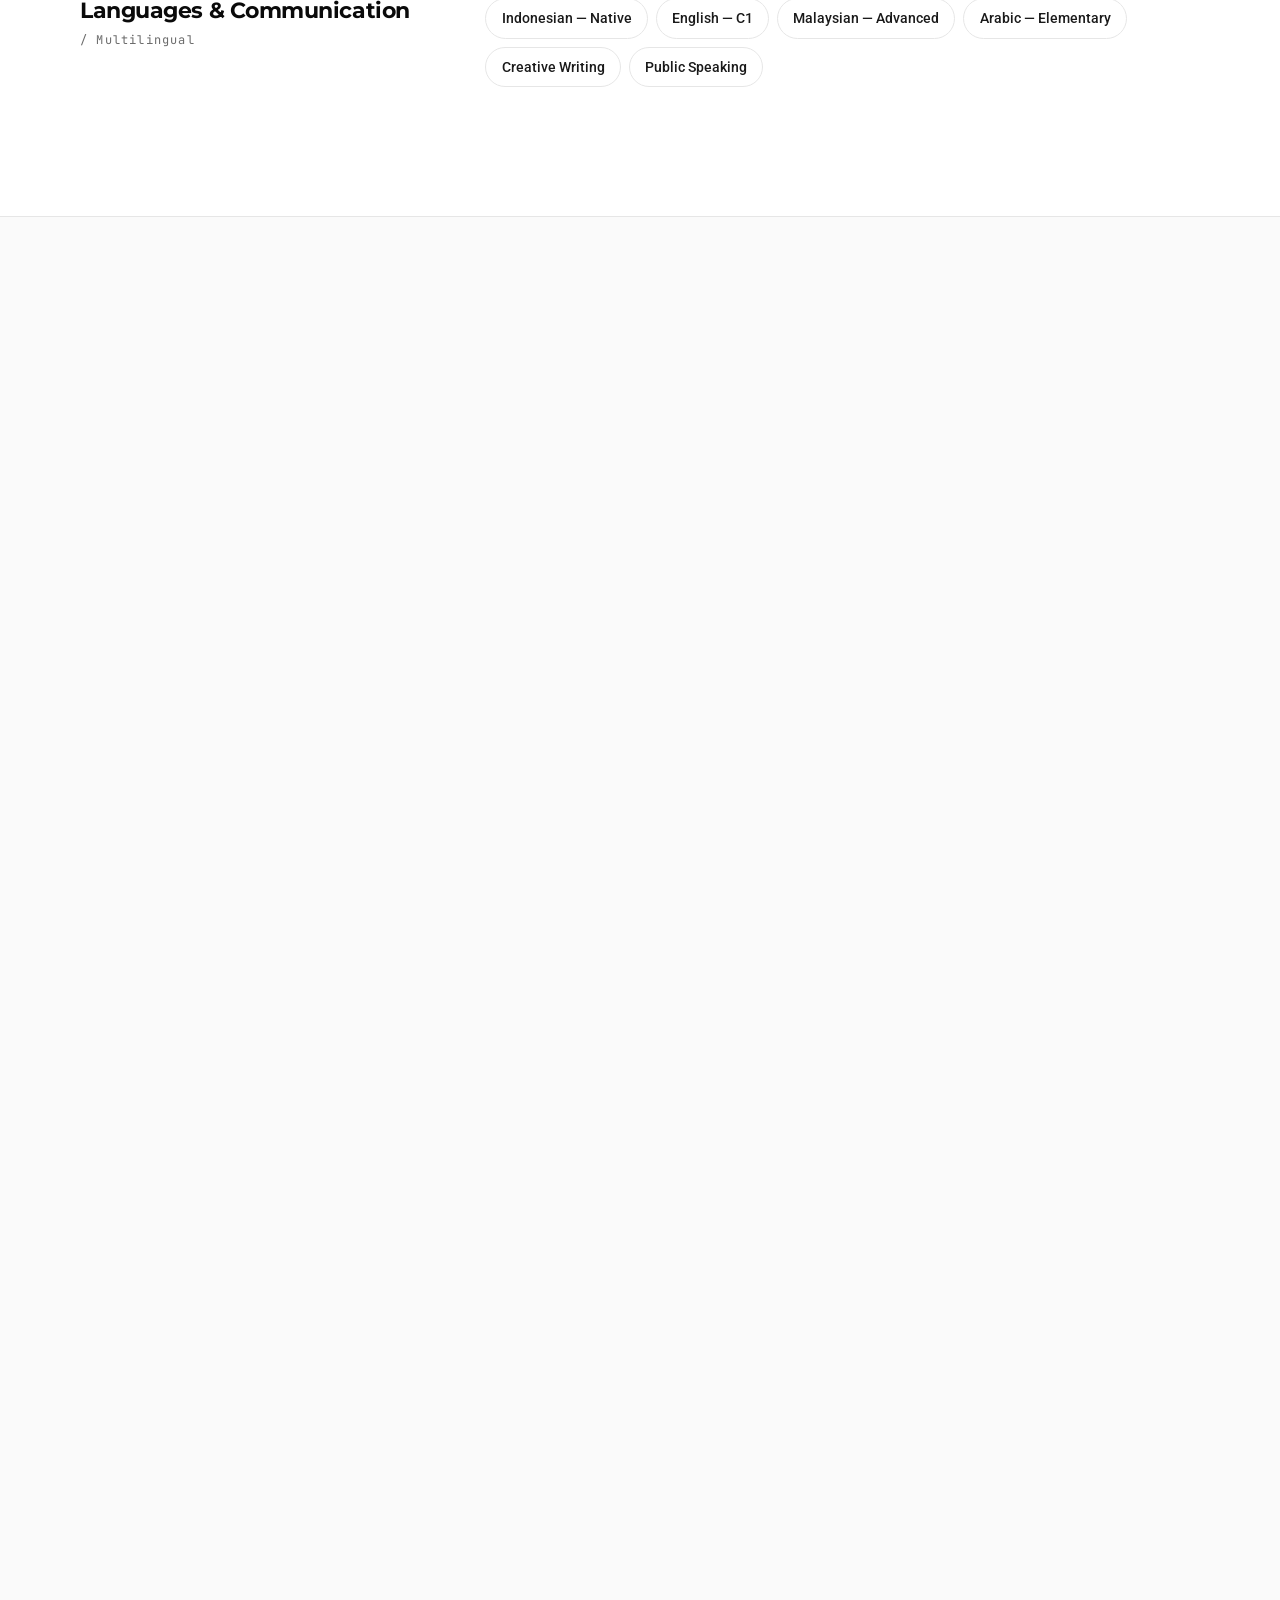
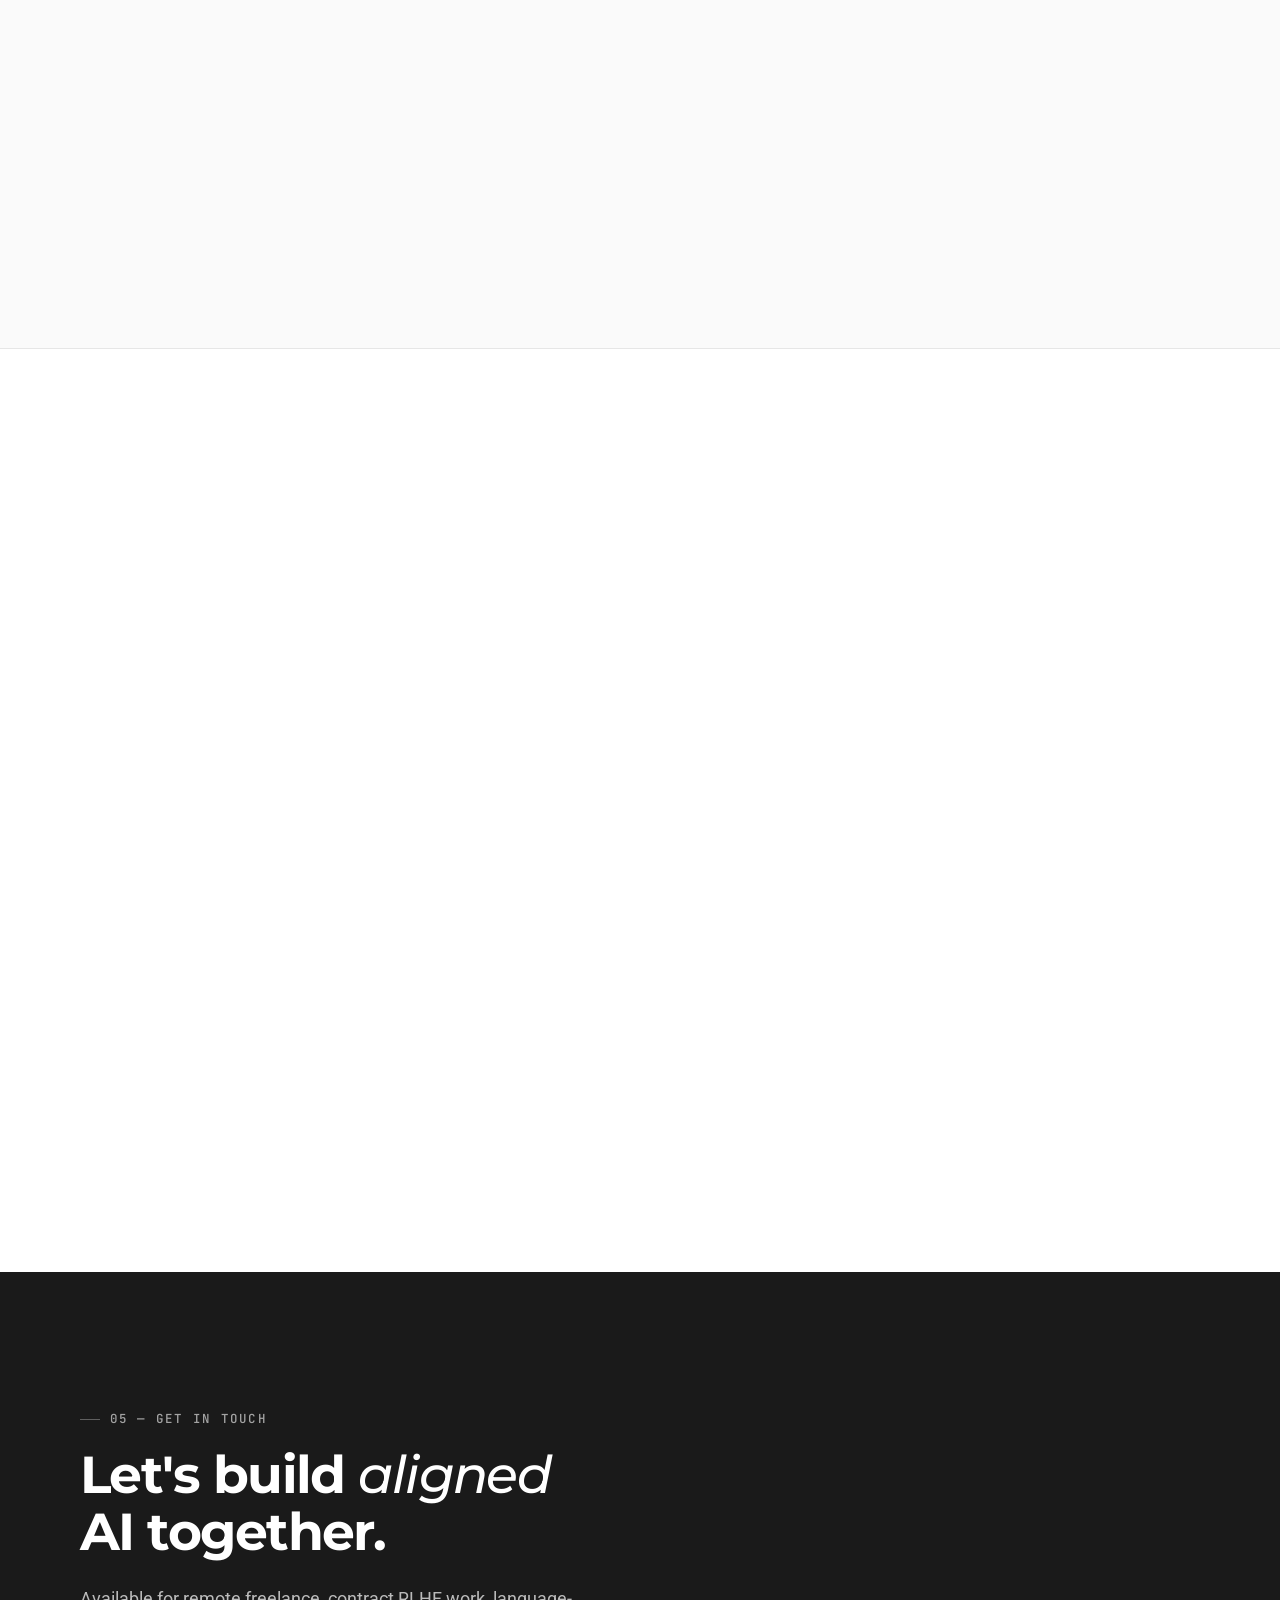
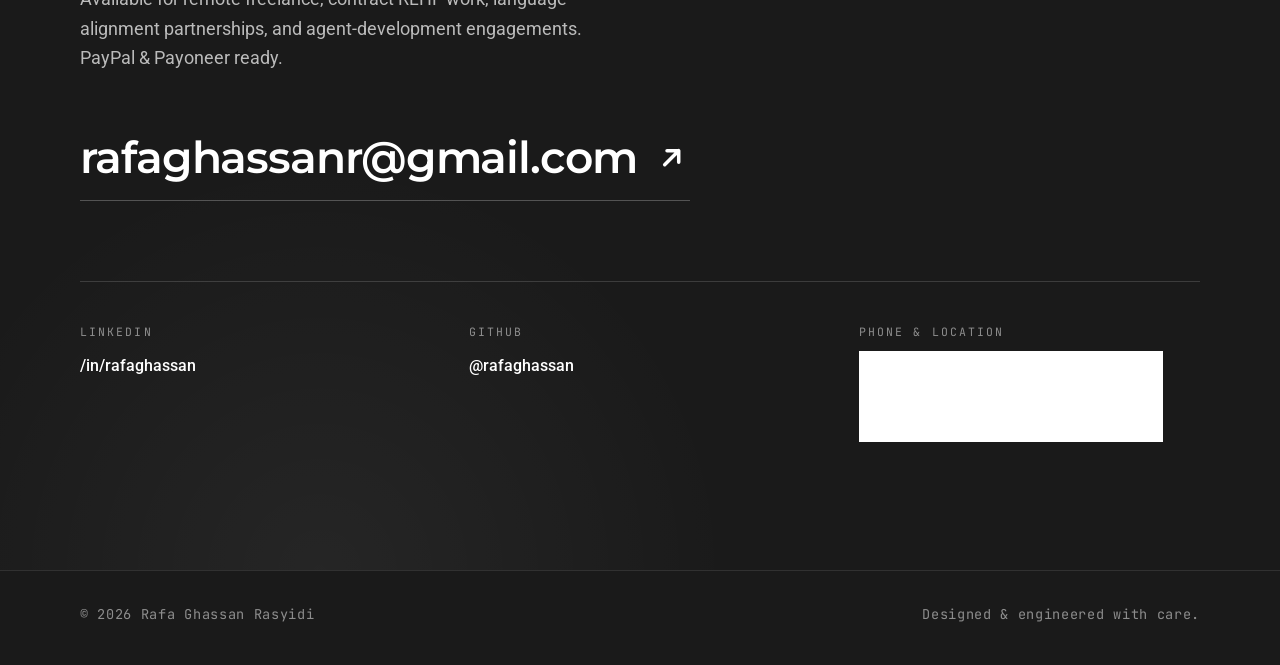
==== commit 00585255: "Add blog section, extract shared CSS/JS, expand README - Extract design tokens, components, and anim" ====
--- a/index.html
+++ b/index.html
@@ -12,898 +12,23 @@
      ============================================================ -->
 <link rel="preconnect" href="https://fonts.googleapis.com" />
 <link rel="preconnect" href="https://fonts.gstatic.com" crossorigin />
-<!-- Async font load: Montserrat (display) + Roboto (body) + JetBrains Mono (labels/eyebrows) -->
 <link rel="preload" as="style" href="https://fonts.googleapis.com/css2?family=Montserrat:ital,wght@0,300;0,400;0,500;0,600;0,700;0,800;1,300;1,400;1,500&family=Roboto:ital,wght@0,300;0,400;0,500;0,700;1,400&family=JetBrains+Mono:wght@400;500&display=swap" />
 <link rel="stylesheet" href="https://fonts.googleapis.com/css2?family=Montserrat:ital,wght@0,300;0,400;0,500;0,600;0,700;0,800;1,300;1,400;1,500&family=Roboto:ital,wght@0,300;0,400;0,500;0,700;1,400&family=JetBrains+Mono:wght@400;500&display=swap" media="print" onload="this.media='all'" />
 <noscript><link rel="stylesheet" href="https://fonts.googleapis.com/css2?family=Montserrat:ital,wght@0,300;0,400;0,500;0,600;0,700;0,800;1,300;1,400;1,500&family=Roboto:ital,wght@0,300;0,400;0,500;0,700;1,400&family=JetBrains+Mono:wght@400;500&display=swap" /></noscript>
 
-<style>
-/* ============================================================
-   DESIGN TOKENS — Monochrome palette + single accent.
-   Edit these CSS variables to retheme the entire site.
-   ============================================================ */
-:root {
-  --color-bg: #ffffff;
-  --color-surface: #fafafa;
-  --color-surface-2: #f4f4f4;
-  --color-border: #e6e6e6;
-  --color-border-strong: #cfcfcf;
-  --color-muted: #6b6b6b;
-  --color-text: #1a1a1a;
-  --color-heading: #0a0a0a;
-  --color-accent: #1a1a1a;          /* Single accent — kept refined & dark */
-  --color-accent-hover: #000000;
-
-  --font-display: "Montserrat", -apple-system, BlinkMacSystemFont, "Segoe UI", system-ui, sans-serif;
-  --font-sans: "Roboto", -apple-system, BlinkMacSystemFont, "Segoe UI", system-ui, sans-serif;
-  --font-mono: "JetBrains Mono", "SFMono-Regular", Consolas, monospace;
-
-  --radius-sm: 6px;
-  --radius-md: 12px;
-  --radius-lg: 20px;
-
-  --shadow-sm: 0 1px 2px rgba(10, 10, 10, 0.04);
-  --shadow-md: 0 6px 24px rgba(10, 10, 10, 0.06), 0 2px 6px rgba(10, 10, 10, 0.03);
-  --shadow-lg: 0 20px 50px rgba(10, 10, 10, 0.08);
-
-  --container: 1200px;
-  --gutter: clamp(1.25rem, 4vw, 2.5rem);
-
-  --ease: cubic-bezier(0.22, 1, 0.36, 1);
-  --duration: 600ms;
-}
-
-/* ============================================================
-   RESET & BASE
-   ============================================================ */
-*, *::before, *::after { box-sizing: border-box; }
-html {
-  scroll-behavior: smooth;
-  -webkit-text-size-adjust: 100%;
-  /* Prevent scroll chaining flicker on iOS / trackpads */
-  overscroll-behavior-y: none;
-}
-body {
-  margin: 0;
-  font-family: var(--font-sans);
-  font-size: 17px;
-  line-height: 1.65;
-  color: var(--color-text);
-  background: var(--color-bg);
-  -webkit-font-smoothing: antialiased;
-  -moz-osx-font-smoothing: grayscale;
-  text-rendering: optimizeLegibility;
-  overflow-x: hidden;
-}
-
-/* Off-screen sections skip layout/paint until near viewport — huge scroll win */
-.cv-auto {
-  content-visibility: auto;
-  contain-intrinsic-size: 1px 800px;
-}
-
-img { max-width: 100%; display: block; }
-a { color: inherit; text-decoration: none; transition: color 200ms var(--ease); }
-a:hover { color: var(--color-accent-hover); }
-button { font: inherit; cursor: pointer; border: none; background: none; }
-
-::selection { background: var(--color-text); color: var(--color-bg); }
-
-/* Skip link for accessibility */
-.skip-link {
-  position: absolute; top: -100px; left: 1rem;
-  background: var(--color-text); color: var(--color-bg);
-  padding: 0.75rem 1rem; border-radius: var(--radius-sm);
-  z-index: 1000; transition: top 200ms var(--ease);
-}
-.skip-link:focus { top: 1rem; }
-
-/* ============================================================
-   TYPOGRAPHY
-   ============================================================ */
-h1, h2, h3, h4 {
-  font-family: var(--font-display);
-  font-weight: 600;
-  color: var(--color-heading);
-  letter-spacing: -0.02em;
-  line-height: 1.1;
-  margin: 0;
-}
-h1 { font-size: clamp(2.5rem, 6.5vw, 5.25rem); font-weight: 700; letter-spacing: -0.035em; line-height: 1.05; }
-h2 { font-size: clamp(2rem, 4.5vw, 3.25rem); font-weight: 700; letter-spacing: -0.03em; }
-h3 { font-size: clamp(1.2rem, 2vw, 1.45rem); font-weight: 600; letter-spacing: -0.015em; }
-h4 { font-size: 1.05rem; font-weight: 600; letter-spacing: -0.005em; font-family: var(--font-display); }
-
-p { margin: 0; }
-.lead {
-  font-size: clamp(1.05rem, 1.4vw, 1.25rem);
-  line-height: 1.6;
-  color: var(--color-muted);
-  max-width: 60ch;
-}
-
-.eyebrow {
-  font-family: var(--font-mono);
-  font-size: 0.78rem;
-  font-weight: 500;
-  letter-spacing: 0.18em;
-  text-transform: uppercase;
-  color: var(--color-muted);
-  display: inline-flex;
-  align-items: center;
-  gap: 0.6rem;
-}
-.eyebrow::before {
-  content: ""; width: 1.25rem; height: 1px; background: var(--color-border-strong);
-}
-
-/* ============================================================
-   LAYOUT
-   ============================================================ */
-.container {
-  width: 100%;
-  max-width: var(--container);
-  margin: 0 auto;
-  padding-left: var(--gutter);
-  padding-right: var(--gutter);
-}
-
-section {
-  padding: clamp(5rem, 10vw, 9rem) 0;
-  position: relative;
-}
-
-.section-header {
-  display: grid;
-  grid-template-columns: 1fr;
-  gap: 1.25rem;
-  margin-bottom: clamp(2.5rem, 5vw, 4.5rem);
-  max-width: 720px;
-}
-.section-header .eyebrow { margin-bottom: 0; }
-
-/* ============================================================
-   NAVIGATION
-   ============================================================ */
-.nav {
-  position: fixed;
-  top: 0; left: 0; right: 0;
-  z-index: 100;
-  padding: 1.25rem 0;
-  background: rgba(255, 255, 255, 0.72);
-  backdrop-filter: saturate(180%) blur(14px);
-  -webkit-backdrop-filter: saturate(180%) blur(14px);
-  border-bottom: 1px solid transparent;
-  transition: border-color 300ms var(--ease), padding 300ms var(--ease);
-  /* Promote to its own layer — avoids repainting page content on scroll */
-  will-change: padding;
-  transform: translateZ(0);
-}
-/* Devices without backdrop-filter: solid fallback (avoids semi-transparent text repaint cost) */
-@supports not ((backdrop-filter: blur(1px)) or (-webkit-backdrop-filter: blur(1px))) {
-  .nav { background: rgba(255, 255, 255, 0.96); }
-}
-.nav.is-scrolled {
-  padding: 0.85rem 0;
-  border-bottom-color: var(--color-border);
-}
-.nav-inner {
-  display: flex; align-items: center; justify-content: space-between; gap: 2rem;
-}
-.brand {
-  font-family: var(--font-display);
-  font-size: 1.05rem;
-  font-weight: 700;
-  letter-spacing: -0.015em;
-  color: var(--color-heading);
-  display: inline-flex;
-  align-items: baseline;
-  gap: 0.45rem;
-  text-transform: uppercase;
-}
-.brand-mark {
-  font-family: var(--font-mono);
-  font-size: 0.7rem;
-  font-weight: 500;
-  letter-spacing: 0.15em;
-  color: var(--color-muted);
-  text-transform: uppercase;
-}
-.nav-links {
-  display: flex; gap: 2.25rem; align-items: center;
-  list-style: none; margin: 0; padding: 0;
-}
-.nav-links a {
-  font-size: 0.93rem;
-  color: var(--color-muted);
-  font-weight: 500;
-  position: relative;
-}
-.nav-links a::after {
-  content: ""; position: absolute; left: 0; bottom: -4px;
-  width: 0; height: 1px; background: currentColor;
-  transition: width 300ms var(--ease);
-}
-.nav-links a:hover { color: var(--color-heading); }
-.nav-links a:hover::after { width: 100%; }
-.nav-cta {
-  padding: 0.55rem 1.1rem;
-  background: var(--color-text);
-  color: var(--color-bg) !important;
-  border-radius: 999px;
-  font-size: 0.88rem;
-  font-weight: 500;
-  transition: background 200ms var(--ease), transform 200ms var(--ease);
-}
-.nav-cta:hover { background: var(--color-accent-hover); transform: translateY(-1px); }
-.nav-cta::after { display: none; }
-
-.nav-toggle {
-  display: none;
-  width: 32px; height: 32px;
-  position: relative;
-}
-.nav-toggle span {
-  display: block; position: absolute; left: 4px; right: 4px; height: 1.5px;
-  background: var(--color-text); transition: transform 250ms var(--ease), top 250ms var(--ease), opacity 200ms var(--ease);
-}
-.nav-toggle span:nth-child(1) { top: 11px; }
-.nav-toggle span:nth-child(2) { top: 20px; }
-.nav-toggle.is-open span:nth-child(1) { top: 16px; transform: rotate(45deg); }
-.nav-toggle.is-open span:nth-child(2) { top: 16px; transform: rotate(-45deg); }
-
-/* ============================================================
-   BUTTONS
-   ============================================================ */
-.btn {
-  display: inline-flex;
-  align-items: center;
-  gap: 0.55rem;
-  padding: 0.95rem 1.6rem;
-  border-radius: 999px;
-  font-size: 0.95rem;
-  font-weight: 500;
-  letter-spacing: -0.005em;
-  transition: transform 200ms var(--ease), background-color 200ms var(--ease), color 200ms var(--ease), border-color 200ms var(--ease), box-shadow 200ms var(--ease);
-  white-space: nowrap;
-  transform: translateZ(0);
-}
-.btn-primary {
-  background: var(--color-text);
-  color: var(--color-bg);
-}
-.btn-secondary {
-  background: transparent;
-  color: var(--color-text);
-  border: 1px solid var(--color-border-strong);
-}
-.btn .arrow {
-  display: inline-block;
-  transition: transform 250ms var(--ease);
-}
-/* Hover effects only on devices that actually hover — avoids stuck states on touch */
-@media (hover: hover) and (pointer: fine) {
-  .btn:hover { transform: translate3d(0, -2px, 0); }
-  .btn-primary:hover { background: var(--color-accent-hover); color: var(--color-bg); box-shadow: var(--shadow-md); }
-  .btn-secondary:hover { border-color: var(--color-text); background: var(--color-surface); }
-  .btn:hover .arrow { transform: translate3d(4px, 0, 0); }
-}
-
-/* ============================================================
-   HERO
-   ============================================================ */
-.hero {
-  padding-top: clamp(8rem, 16vh, 12rem);
-  padding-bottom: clamp(5rem, 10vw, 9rem);
-  position: relative;
-  overflow: hidden;
-}
-.hero-grid {
-  display: grid;
-  grid-template-columns: 1fr;
-  gap: 3rem;
-  align-items: end;
-}
-.hero-status {
-  display: inline-flex;
-  align-items: center;
-  gap: 0.6rem;
-  padding: 0.4rem 0.85rem;
-  background: var(--color-surface);
-  border: 1px solid var(--color-border);
-  border-radius: 999px;
-  font-family: var(--font-mono);
-  font-size: 0.78rem;
-  letter-spacing: 0.05em;
-  color: var(--color-muted);
-  margin-bottom: 2rem;
-}
-.status-dot {
-  width: 7px; height: 7px; border-radius: 50%; background: #16a34a;
-  position: relative;
-}
-.status-dot::after {
-  content: ""; position: absolute; inset: -4px; border-radius: 50%;
-  background: #16a34a; opacity: 0.35;
-  animation: pulse 2.4s ease-in-out infinite;
-  /* Compositor-only animation — never repaints */
-  will-change: transform, opacity;
-  transform: translateZ(0);
-}
-@keyframes pulse {
-  0%, 100% { transform: scale(0.85) translateZ(0); opacity: 0; }
-  50%     { transform: scale(1.6) translateZ(0); opacity: 0.4; }
-}
-
-.hero h1 .reveal-line { display: block; overflow: hidden; }
-.hero h1 .reveal-line > span {
-  display: block;
-  transform: translate3d(0, 105%, 0);
-  animation: rise 900ms var(--ease) forwards;
-  will-change: transform;
-}
-.hero h1 .reveal-line:nth-child(1) > span { animation-delay: 100ms; }
-.hero h1 .reveal-line:nth-child(2) > span { animation-delay: 220ms; }
-.hero h1 .reveal-line:nth-child(3) > span { animation-delay: 340ms; }
-.hero h1 em {
-  font-style: italic;
-  font-weight: 400;
-}
-
-@keyframes rise { to { transform: translate3d(0, 0, 0); } }
-@keyframes fade-up {
-  from { opacity: 0; transform: translate3d(0, 24px, 0); }
-  to   { opacity: 1; transform: translate3d(0, 0, 0); }
-}
-
-.hero-bottom {
-  margin-top: 3rem;
-  display: grid;
-  grid-template-columns: 1fr;
-  gap: 2rem;
-  opacity: 0;
-  animation: fade-up 800ms var(--ease) 600ms forwards;
-}
-.hero-bottom .lead { max-width: 56ch; }
-.hero-cta-row { display: flex; flex-wrap: wrap; gap: 0.85rem; }
-
-.hero-meta {
-  margin-top: 4rem;
-  padding-top: 2rem;
-  border-top: 1px solid var(--color-border);
-  display: grid;
-  grid-template-columns: repeat(2, minmax(0, 1fr));
-  gap: 2rem;
-  opacity: 0;
-  animation: fade-up 800ms var(--ease) 800ms forwards;
-}
-.hero-meta-item .label {
-  font-family: var(--font-mono);
-  font-size: 0.72rem;
-  letter-spacing: 0.18em;
-  text-transform: uppercase;
-  color: var(--color-muted);
-  margin-bottom: 0.5rem;
-}
-.hero-meta-item .value {
-  font-family: var(--font-display);
-  font-size: 1.1rem;
-  color: var(--color-heading);
-  font-weight: 600;
-  letter-spacing: -0.015em;
-}
-
-/* Subtle background accent */
-.hero::before {
-  content: "";
-  position: absolute;
-  top: -10%; right: -10%;
-  width: 60vw; height: 60vw;
-  background: radial-gradient(circle, rgba(0,0,0,0.025) 0%, transparent 65%);
-  pointer-events: none;
-  z-index: -1;
-}
-
-/* ============================================================
-   ABOUT
-   ============================================================ */
-.about {
-  background: var(--color-surface);
-  border-top: 1px solid var(--color-border);
-  border-bottom: 1px solid var(--color-border);
-}
-.about-grid {
-  display: grid;
-  grid-template-columns: 1fr;
-  gap: 3rem;
-}
-.about-intro h2 { max-width: 16ch; }
-.about-body p + p { margin-top: 1.25rem; }
-.about-body p { color: var(--color-text); }
-
-.about-values {
-  margin-top: 3.5rem;
-  display: grid;
-  grid-template-columns: 1fr;
-  gap: 1px;
-  background: var(--color-border);
-  border: 1px solid var(--color-border);
-  border-radius: var(--radius-md);
-  overflow: hidden;
-}
-.value {
-  padding: 2rem;
-  background: var(--color-bg);
-  transition: background 250ms var(--ease);
-}
-.value:hover { background: var(--color-surface-2); }
-.value-num {
-  font-family: var(--font-mono);
-  font-size: 0.8rem;
-  color: var(--color-muted);
-  margin-bottom: 1rem;
-  letter-spacing: 0.1em;
-}
-.value h4 { margin-bottom: 0.6rem; }
-.value p { font-size: 0.95rem; color: var(--color-muted); line-height: 1.6; }
-
-/* ============================================================
-   SKILLS
-   ============================================================ */
-.skills-grid {
-  display: grid;
-  grid-template-columns: 1fr;
-  gap: 2.5rem;
-}
-.skill-group {
-  border-top: 1px solid var(--color-border);
-  padding-top: 2rem;
-}
-.skill-group-header {
-  display: flex;
-  align-items: baseline;
-  justify-content: space-between;
-  gap: 1rem;
-  margin-bottom: 1.5rem;
-  flex-wrap: wrap;
-}
-.skill-group h3 {
-  font-family: var(--font-display);
-  font-weight: 700;
-  font-size: 1.4rem;
-  letter-spacing: -0.02em;
-}
-.skill-group .count {
-  font-family: var(--font-mono);
-  font-size: 0.75rem;
-  color: var(--color-muted);
-  letter-spacing: 0.1em;
-}
-.skill-tags { display: flex; flex-wrap: wrap; gap: 0.5rem; }
-.tag {
-  display: inline-flex;
-  align-items: center;
-  padding: 0.5rem 0.95rem;
-  border: 1px solid var(--color-border);
-  border-radius: 999px;
-  font-size: 0.86rem;
-  font-weight: 500;
-  color: var(--color-text);
-  background: var(--color-bg);
-  transition: transform 200ms var(--ease), border-color 200ms var(--ease), background-color 200ms var(--ease), color 200ms var(--ease);
-}
-@media (hover: hover) and (pointer: fine) {
-  .tag:hover {
-    border-color: var(--color-text);
-    background: var(--color-text);
-    color: var(--color-bg);
-    transform: translate3d(0, -2px, 0);
-  }
-}
-
-/* ============================================================
-   PORTFOLIO
-   ============================================================ */
-.portfolio {
-  background: var(--color-surface);
-  border-top: 1px solid var(--color-border);
-  border-bottom: 1px solid var(--color-border);
-}
-.projects {
-  display: grid;
-  grid-template-columns: 1fr;
-  gap: 1.5rem;
-}
-.project {
-  display: grid;
-  grid-template-columns: 1fr;
-  gap: 1.5rem;
-  padding: 1.75rem;
-  background: var(--color-bg);
-  border: 1px solid var(--color-border);
-  border-radius: var(--radius-md);
-  transition: transform 350ms var(--ease), border-color 350ms var(--ease), box-shadow 350ms var(--ease);
-  /* Isolate paint to this card — hover repaints don't cascade to neighbors */
-  contain: layout paint;
-  transform: translateZ(0);
-}
-@media (hover: hover) and (pointer: fine) {
-  .project:hover {
-    transform: translate3d(0, -4px, 0);
-    border-color: var(--color-border-strong);
-    box-shadow: var(--shadow-md);
-  }
-}
-.project-visual {
-  aspect-ratio: 16 / 11;
-  background: var(--color-surface-2);
-  border-radius: var(--radius-sm);
-  position: relative;
-  overflow: hidden;
-  border: 1px solid var(--color-border);
-}
-.project-visual::before {
-  content: "";
-  position: absolute; inset: 0;
-  background-image:
-    linear-gradient(var(--color-border) 1px, transparent 1px),
-    linear-gradient(90deg, var(--color-border) 1px, transparent 1px);
-  background-size: 32px 32px;
-  background-position: -1px -1px;
-  opacity: 0.55;
-}
-.project-visual-glyph {
-  position: absolute; inset: 0;
-  display: flex; align-items: center; justify-content: center;
-  font-family: var(--font-display);
-  font-weight: 800;
-  font-size: clamp(3rem, 8vw, 5.5rem);
-  color: var(--color-text);
-  letter-spacing: -0.05em;
-  text-transform: uppercase;
-  transition: transform 600ms var(--ease);
-}
-@media (hover: hover) and (pointer: fine) {
-  .project:hover .project-visual-glyph { transform: scale(1.05) translateZ(0); }
-}
-.project-visual-tag {
-  position: absolute;
-  top: 1rem; left: 1rem;
-  font-family: var(--font-mono);
-  font-size: 0.7rem;
-  letter-spacing: 0.15em;
-  text-transform: uppercase;
-  color: var(--color-muted);
-  background: var(--color-bg);
-  padding: 0.35rem 0.7rem;
-  border-radius: 999px;
-  border: 1px solid var(--color-border);
-}
-
-.project-content {
-  display: flex; flex-direction: column; gap: 0.85rem;
-}
-.project-title-row {
-  display: flex; justify-content: space-between; align-items: flex-start; gap: 1rem;
-}
-.project h3 { font-size: 1.4rem; }
-.project-link {
-  width: 36px; height: 36px;
-  border: 1px solid var(--color-border);
-  border-radius: 50%;
-  display: inline-flex; align-items: center; justify-content: center;
-  flex-shrink: 0;
-  transition: background-color 200ms var(--ease), color 200ms var(--ease), border-color 200ms var(--ease), transform 250ms var(--ease);
-}
-@media (hover: hover) and (pointer: fine) {
-  .project-link:hover {
-    background: var(--color-text);
-    color: var(--color-bg);
-    border-color: var(--color-text);
-    transform: rotate(-45deg) translateZ(0);
-  }
-}
-.project-link svg { width: 14px; height: 14px; }
-.project-desc { color: var(--color-muted); font-size: 0.97rem; line-height: 1.6; }
-.project-stack {
-  display: flex; flex-wrap: wrap; gap: 0.4rem;
-  margin-top: 0.5rem;
-}
-.stack-item {
-  font-family: var(--font-mono);
-  font-size: 0.72rem;
-  color: var(--color-muted);
-  padding: 0.25rem 0.6rem;
-  background: var(--color-surface);
-  border-radius: var(--radius-sm);
-  letter-spacing: 0.02em;
-}
-
-/* ============================================================
-   SERVICES
-   ============================================================ */
-.services-grid {
-  display: grid;
-  grid-template-columns: 1fr;
-  gap: 1px;
-  background: var(--color-border);
-  border: 1px solid var(--color-border);
-  border-radius: var(--radius-md);
-  overflow: hidden;
-}
-.service {
-  padding: clamp(1.75rem, 3vw, 2.5rem);
-  background: var(--color-bg);
-  display: flex; flex-direction: column; gap: 1rem;
-  transition: background-color 300ms var(--ease);
-  position: relative;
-  contain: layout paint;
-}
-.service-icon {
-  width: 44px; height: 44px;
-  border: 1px solid var(--color-border);
-  border-radius: 12px;
-  display: flex; align-items: center; justify-content: center;
-  background: var(--color-bg);
-  transition: background-color 300ms var(--ease), color 300ms var(--ease), border-color 300ms var(--ease);
-}
-@media (hover: hover) and (pointer: fine) {
-  .service:hover { background: var(--color-surface-2); }
-  .service:hover .service-icon {
-    background: var(--color-text); color: var(--color-bg); border-color: var(--color-text);
-  }
-}
-.service-icon svg { width: 20px; height: 20px; }
-.service h3 { font-size: 1.3rem; }
-.service-desc { color: var(--color-muted); font-size: 0.95rem; line-height: 1.6; flex-grow: 1; }
-.service-value {
-  font-family: var(--font-mono);
-  font-size: 0.78rem;
-  letter-spacing: 0.1em;
-  color: var(--color-text);
-  padding-top: 1rem;
-  border-top: 1px solid var(--color-border);
-  margin-top: 0.5rem;
-}
-
-/* ============================================================
-   CONTACT
-   ============================================================ */
-.contact {
-  background: var(--color-text);
-  color: var(--color-bg);
-  position: relative;
-  overflow: hidden;
-}
-.contact::before {
-  content: "";
-  position: absolute;
-  bottom: -50%; left: -10%;
-  width: 70vw; height: 70vw;
-  background: radial-gradient(circle, rgba(255,255,255,0.05) 0%, transparent 65%);
-  pointer-events: none;
-}
-.contact .container { position: relative; z-index: 1; }
-.contact .eyebrow { color: rgba(255,255,255,0.6); }
-.contact .eyebrow::before { background: rgba(255,255,255,0.3); }
-.contact h2 {
-  color: var(--color-bg);
-  max-width: 14ch;
-  margin-bottom: 1.5rem;
-}
-.contact h2 em {
-  font-style: italic;
-  font-weight: 500;
-}
-.contact-lead {
-  color: rgba(255,255,255,0.7);
-  font-size: clamp(1.05rem, 1.4vw, 1.2rem);
-  max-width: 52ch;
-  margin-bottom: 3rem;
-}
-.contact-email {
-  display: inline-flex;
-  align-items: center;
-  gap: 1rem;
-  font-family: var(--font-display);
-  font-size: clamp(1.5rem, 4vw, 2.75rem);
-  font-weight: 600;
-  color: var(--color-bg);
-  border-bottom: 1px solid rgba(255,255,255,0.25);
-  padding-bottom: 0.4rem;
-  letter-spacing: -0.025em;
-  transition: border-color 250ms var(--ease);
-}
-.contact-email svg {
-  width: 0.85em; height: 0.85em;
-  transition: transform 300ms var(--ease);
-}
-@media (hover: hover) and (pointer: fine) {
-  .contact-email:hover { border-bottom-color: var(--color-bg); }
-  /* Animate the icon, not gap — gap triggers layout each frame */
-  .contact-email:hover svg { transform: translate3d(8px, -8px, 0); }
-}
-
-.contact-grid {
-  margin-top: 5rem;
-  display: grid;
-  grid-template-columns: 1fr;
-  gap: 2rem;
-  padding-top: 2.5rem;
-  border-top: 1px solid rgba(255,255,255,0.15);
-}
-.contact-block .label {
-  font-family: var(--font-mono);
-  font-size: 0.72rem;
-  letter-spacing: 0.18em;
-  text-transform: uppercase;
-  color: rgba(255,255,255,0.5);
-  margin-bottom: 0.6rem;
-  display: block;
-}
-.contact-block a, .contact-block .value {
-  color: var(--color-bg);
-  font-size: 1rem;
-  font-weight: 500;
-  display: inline-block;
-  border-bottom: 1px solid transparent;
-  transition: border-color 200ms var(--ease);
-}
-.contact-block a:hover { border-bottom-color: rgba(255,255,255,0.6); color: var(--color-bg); }
-
-/* ============================================================
-   FOOTER
-   ============================================================ */
-.footer {
-  background: var(--color-text);
-  color: rgba(255,255,255,0.5);
-  padding: 2rem 0 2.5rem;
-  font-size: 0.85rem;
-  border-top: 1px solid rgba(255,255,255,0.1);
-}
-.footer-inner {
-  display: flex; justify-content: space-between; align-items: center;
-  flex-wrap: wrap; gap: 1rem;
-  font-family: var(--font-mono);
-  letter-spacing: 0.05em;
-}
-.footer a { color: rgba(255,255,255,0.7); }
-.footer a:hover { color: var(--color-bg); }
-
-/* ============================================================
-   SCROLL REVEAL — GPU-only (transform + opacity)
-   will-change is added by JS just-in-time and removed after settle,
-   so the browser doesn't keep an idle compositor layer per element.
-   ============================================================ */
-.reveal {
-  opacity: 0;
-  transform: translate3d(0, 28px, 0);
-  transition: opacity 700ms var(--ease), transform 700ms var(--ease);
-}
-.reveal.is-priming { will-change: transform, opacity; }
-.reveal.is-visible {
-  opacity: 1;
-  transform: translate3d(0, 0, 0);
-}
-.reveal[data-delay="1"] { transition-delay: 70ms; }
-.reveal[data-delay="2"] { transition-delay: 140ms; }
-.reveal[data-delay="3"] { transition-delay: 210ms; }
-.reveal[data-delay="4"] { transition-delay: 280ms; }
-.reveal[data-delay="5"] { transition-delay: 350ms; }
-
-@media (prefers-reduced-motion: reduce) {
-  *, *::before, *::after {
-    animation-duration: 0.01ms !important;
-    animation-iteration-count: 1 !important;
-    transition-duration: 0.01ms !important;
-    scroll-behavior: auto !important;
-  }
-  .reveal { opacity: 1; transform: none; }
-}
-
-/* ============================================================
-   RESPONSIVE — 768px+
-   ============================================================ */
-@media (min-width: 768px) {
-  .hero-grid {
-    grid-template-columns: 1.6fr 1fr;
-    gap: 4rem;
-  }
-  .hero-bottom { grid-template-columns: 1.5fr 1fr; align-items: end; }
-  .hero-cta-row { justify-content: flex-end; }
-  .hero-meta {
-    grid-template-columns: repeat(4, minmax(0, 1fr));
-    gap: 3rem;
-  }
-
-  .about-grid {
-    grid-template-columns: 1fr 1.4fr;
-    gap: 5rem;
-  }
-  .about-values { grid-template-columns: repeat(3, 1fr); }
-
-  .skills-grid { grid-template-columns: 1fr; }
-  .skill-group {
-    display: grid;
-    grid-template-columns: 1fr 2fr;
-    gap: 3rem;
-    align-items: start;
-  }
-  .skill-group-header {
-    margin-bottom: 0;
-    flex-direction: column;
-    align-items: flex-start;
-    gap: 0.5rem;
-  }
-
-  .projects { grid-template-columns: repeat(2, 1fr); gap: 2rem; }
-  .project { padding: 2rem; }
-
-  .services-grid { grid-template-columns: repeat(2, 1fr); }
-
-  .contact-grid { grid-template-columns: repeat(3, 1fr); gap: 3rem; }
-}
-
-/* ============================================================
-   RESPONSIVE — 1024px+
-   ============================================================ */
-@media (min-width: 1024px) {
-  .services-grid { grid-template-columns: repeat(4, 1fr); }
-  .project-link { width: 44px; height: 44px; }
-  .project-link svg { width: 16px; height: 16px; }
-}
-
-/* ============================================================
-   RESPONSIVE — Mobile nav (under 768px)
-   ============================================================ */
-@media (max-width: 767px) {
-  .nav-toggle { display: block; }
-  .nav-links {
-    position: fixed;
-    top: 0; right: 0;
-    height: 100vh;
-    width: min(85vw, 360px);
-    background: var(--color-bg);
-    flex-direction: column;
-    align-items: flex-start;
-    justify-content: center;
-    padding: 4rem 2rem;
-    gap: 1.5rem;
-    transform: translateX(100%);
-    transition: transform 400ms var(--ease);
-    border-left: 1px solid var(--color-border);
-    box-shadow: var(--shadow-lg);
-  }
-  .nav-links.is-open { transform: translateX(0); }
-  .nav-links a {
-    font-family: var(--font-display);
-    font-size: 1.6rem;
-    color: var(--color-heading);
-    font-weight: 600;
-    letter-spacing: -0.02em;
-  }
-  .nav-cta {
-    margin-top: 1rem;
-    padding: 0.85rem 1.5rem !important;
-    font-family: var(--font-sans) !important;
-    font-size: 0.95rem !important;
-    font-weight: 500 !important;
-    letter-spacing: 0 !important;
-  }
-}
-</style>
+<!-- Site stylesheet (shared across all pages) -->
+<link rel="stylesheet" href="assets/styles.css" />
 </head>
 <body>
 
 <a href="#main" class="skip-link">Skip to content</a>
 
 <!-- ============================================================
-     NAVIGATION
-     Replace [YOUR NAME] / brand below if needed.
+     NAVIGATION  (shared header — keep in sync with /blog/ pages)
      ============================================================ -->
 <header class="nav" id="nav">
   <div class="container nav-inner">
-    <a href="#" class="brand" aria-label="Home">
+    <a href="index.html" class="brand" aria-label="Home">
       Rafa Ghassan
       <span class="brand-mark">/ AI</span>
     </a>
@@ -913,6 +38,7 @@
         <li><a href="#skills">Skills</a></li>
         <li><a href="#work">Work</a></li>
         <li><a href="#services">Services</a></li>
+        <li><a href="blog/index.html">Blog</a></li>
         <li><a href="#contact" class="nav-cta">Get in touch</a></li>
       </ul>
     </nav>
@@ -953,12 +79,10 @@
         Indonesian language AI.
       </p>
       <div class="hero-cta-row">
-        <!-- [PRIMARY CTA] -->
         <a href="#contact" class="btn btn-primary">
           Start a project
           <span class="arrow" aria-hidden="true">→</span>
         </a>
-        <!-- [SECONDARY CTA] -->
         <a href="#work" class="btn btn-secondary">View portfolio</a>
       </div>
     </div>
@@ -998,13 +122,11 @@
           <h2 style="margin-top: 1rem;">A psychologist's lens on machine intelligence.</h2>
         </div>
         <div class="about-body reveal" data-delay="2">
-          <!-- [YOUR BIO PARAGRAPH 1] -->
           <p class="lead" style="max-width: none;">
             I work at the intersection of <strong style="color: var(--color-heading);">cognitive psychology and
             applied AI</strong>, training large-scale models to reason more accurately, communicate more
             empathetically, and serve under-represented language communities — particularly Indonesian.
           </p>
-          <!-- [YOUR BIO PARAGRAPH 2] -->
           <p style="margin-top: 1.5rem; color: var(--color-muted);">
             My day-to-day spans Reinforcement Learning from Human Feedback for both LLMs and
             Vision-Language Models — auditing Chain-of-Thought logic on edge cases, engineering
@@ -1012,7 +134,6 @@
             I currently train frontier models at Outlier (Scale AI) and evaluate UX research for
             global products.
           </p>
-          <!-- [YOUR BIO PARAGRAPH 3] -->
           <p style="margin-top: 1.5rem; color: var(--color-muted);">
             Outside of evaluation work, I build agentic AI applications in Langflow — focused on
             healthcare and well-being — and lead community education on ethical generative AI as a
@@ -1021,7 +142,6 @@
         </div>
       </div>
 
-      <!-- [CORE VALUES — Edit each .value block] -->
       <div class="about-values reveal" data-delay="3">
         <div class="value">
           <div class="value-num">/ 01</div>
@@ -1044,7 +164,6 @@
 
   <!-- ============================================================
        SKILLS SECTION
-       Replace each [SKILL N] tag inside the .skill-tags lists.
        ============================================================ -->
   <section class="skills cv-auto" id="skills">
     <div class="container">
@@ -1139,7 +258,6 @@
 
   <!-- ============================================================
        PORTFOLIO SECTION
-       Replace each .project block (title, desc, stack, link).
        ============================================================ -->
   <section class="portfolio cv-auto" id="work">
     <div class="container">
@@ -1150,7 +268,6 @@
       </div>
 
       <div class="projects">
-        <!-- [PROJECT 1] -->
         <article class="project reveal">
           <div class="project-visual">
             <span class="project-visual-tag">RAG · Healthcare</span>
@@ -1173,7 +290,6 @@
           </div>
         </article>
 
-        <!-- [PROJECT 2] -->
         <article class="project reveal" data-delay="1">
           <div class="project-visual">
             <span class="project-visual-tag">RAG · Research</span>
@@ -1195,7 +311,6 @@
           </div>
         </article>
 
-        <!-- [PROJECT 3] -->
         <article class="project reveal" data-delay="2">
           <div class="project-visual">
             <span class="project-visual-tag">Conversational · Well-being</span>
@@ -1217,7 +332,6 @@
           </div>
         </article>
 
-        <!-- [PROJECT 4 — Publication / cross-domain proof of skill] -->
         <article class="project reveal" data-delay="3">
           <div class="project-visual">
             <span class="project-visual-tag">Publication · Linguistics</span>
@@ -1244,7 +358,6 @@
 
   <!-- ============================================================
        SERVICES SECTION
-       Replace each [SERVICE DESCRIPTION] / pricing.
        ============================================================ -->
   <section class="services cv-auto" id="services">
     <div class="container">
@@ -1255,7 +368,6 @@
       </div>
 
       <div class="services-grid reveal" data-delay="1">
-        <!-- [SERVICE 1] -->
         <div class="service">
           <div class="service-icon" aria-hidden="true">
             <svg viewBox="0 0 24 24" fill="none" stroke="currentColor" stroke-width="1.5" stroke-linecap="round" stroke-linejoin="round"><circle cx="12" cy="12" r="9"/><path d="M3 12h18M12 3a14 14 0 010 18M12 3a14 14 0 000 18"/></svg>
@@ -1265,7 +377,6 @@
           <div class="service-value">From / Per-task or retainer</div>
         </div>
 
-        <!-- [SERVICE 2] -->
         <div class="service">
           <div class="service-icon" aria-hidden="true">
             <svg viewBox="0 0 24 24" fill="none" stroke="currentColor" stroke-width="1.5" stroke-linecap="round" stroke-linejoin="round"><rect x="3" y="3" width="18" height="18" rx="2"/><path d="M3 9h18M9 3v18"/></svg>
@@ -1275,7 +386,6 @@
           <div class="service-value">From / Project-based</div>
         </div>
 
-        <!-- [SERVICE 3] -->
         <div class="service">
           <div class="service-icon" aria-hidden="true">
             <svg viewBox="0 0 24 24" fill="none" stroke="currentColor" stroke-width="1.5" stroke-linecap="round" stroke-linejoin="round"><path d="M12 3l9 5-9 5-9-5 9-5zM3 13l9 5 9-5M3 18l9 5 9-5"/></svg>
@@ -1285,7 +395,6 @@
           <div class="service-value">From / Scoped engagement</div>
         </div>
 
-        <!-- [SERVICE 4] -->
         <div class="service">
           <div class="service-icon" aria-hidden="true">
             <svg viewBox="0 0 24 24" fill="none" stroke="currentColor" stroke-width="1.5" stroke-linecap="round" stroke-linejoin="round"><circle cx="12" cy="8" r="4"/><path d="M4 21a8 8 0 0116 0"/></svg>
@@ -1300,7 +409,6 @@
 
   <!-- ============================================================
        CONTACT SECTION
-       Replace [EMAIL ADDRESS], [LINKEDIN URL], [GITHUB URL].
        ============================================================ -->
   <section class="contact" id="contact">
     <div class="container">
@@ -1335,111 +443,13 @@
 
 </main>
 
-<!-- ============================================================
-     FOOTER
-     ============================================================ -->
 <footer class="footer">
   <div class="container footer-inner">
-    <span>© 2026 Rafa Ghassan Rasyidi</span>
+    <span>© <span data-year>2026</span> Rafa Ghassan Rasyidi</span>
     <span>Designed &amp; engineered with care.</span>
   </div>
 </footer>
 
-<script>
-/* ============================================================
-   NAV — IntersectionObserver sentinel (no scroll listener at all)
-   We watch a 1px sentinel just below the top of <body>: when it
-   leaves the viewport upward, the page has been scrolled.
-   This is cheaper than a scroll handler and never thrashes layout.
-   ============================================================ */
-(() => {
-  const nav = document.getElementById('nav');
-  const toggle = document.getElementById('nav-toggle');
-  const links = document.getElementById('nav-links');
-
-  const sentinel = document.createElement('div');
-  sentinel.setAttribute('aria-hidden', 'true');
-  sentinel.style.cssText = 'position:absolute;top:24px;left:0;width:1px;height:1px;pointer-events:none;';
-  document.body.prepend(sentinel);
-
-  if ('IntersectionObserver' in window) {
-    const navIO = new IntersectionObserver(
-      ([entry]) => nav.classList.toggle('is-scrolled', !entry.isIntersecting),
-      { threshold: 0 }
-    );
-    navIO.observe(sentinel);
-  }
-
-  /* Mobile menu */
-  toggle.addEventListener('click', () => {
-    const open = links.classList.toggle('is-open');
-    toggle.classList.toggle('is-open', open);
-    toggle.setAttribute('aria-expanded', String(open));
-    document.body.style.overflow = open ? 'hidden' : '';
-  });
-
-  links.addEventListener('click', (e) => {
-    if (e.target.tagName === 'A') {
-      links.classList.remove('is-open');
-      toggle.classList.remove('is-open');
-      toggle.setAttribute('aria-expanded', 'false');
-      document.body.style.overflow = '';
-    }
-  });
-})();
-
-/* ============================================================
-   SMOOTH SCROLL — JS-driven for in-page anchors so we can land
-   slightly below the fixed nav. Falls back to native CSS smooth.
-   ============================================================ */
-(() => {
-  const NAV_OFFSET = 72;
-  const reduceMotion = matchMedia('(prefers-reduced-motion: reduce)').matches;
-  document.addEventListener('click', (e) => {
-    const link = e.target.closest('a[href^="#"]');
-    if (!link) return;
-    const id = link.getAttribute('href');
-    if (!id || id === '#') return;
-    const target = document.querySelector(id);
-    if (!target) return;
-    e.preventDefault();
-    const top = target.getBoundingClientRect().top + window.pageYOffset - NAV_OFFSET;
-    window.scrollTo({ top, behavior: reduceMotion ? 'auto' : 'smooth' });
-    history.pushState(null, '', id);
-  });
-})();
-
-/* ============================================================
-   SCROLL REVEAL — IntersectionObserver with will-change lifecycle
-   Adds will-change just before animating, removes after settle.
-   ============================================================ */
-(() => {
-  const els = document.querySelectorAll('.reveal');
-  if (!('IntersectionObserver' in window)) {
-    els.forEach(el => el.classList.add('is-visible'));
-    return;
-  }
-  const io = new IntersectionObserver((entries) => {
-    for (const entry of entries) {
-      if (!entry.isIntersecting) continue;
-      const el = entry.target;
-      el.classList.add('is-priming');
-      // Next frame: trigger transition. Then drop will-change to free GPU memory.
-      requestAnimationFrame(() => {
-        el.classList.add('is-visible');
-        el.addEventListener('transitionend', () => el.classList.remove('is-priming'), { once: true });
-      });
-      io.unobserve(el);
-    }
-  }, { threshold: 0.12, rootMargin: '0px 0px -8% 0px' });
-  els.forEach(el => io.observe(el));
-})();
-
-/* ============================================================
-   CURRENT YEAR
-   ============================================================ */
-document.querySelectorAll('[data-year]').forEach(el => el.textContent = new Date().getFullYear());
-</script>
-
+<script src="assets/main.js" defer></script>
 </body>
 </html>
--- a/assets/styles.css
+++ b/assets/styles.css
@@ -0,0 +1,1028 @@
+/* ============================================================
+   DESIGN TOKENS — Monochrome palette + single accent.
+   Edit these CSS variables to retheme the entire site.
+   ============================================================ */
+:root {
+  --color-bg: #ffffff;
+  --color-surface: #fafafa;
+  --color-surface-2: #f4f4f4;
+  --color-border: #e6e6e6;
+  --color-border-strong: #cfcfcf;
+  --color-muted: #6b6b6b;
+  --color-text: #1a1a1a;
+  --color-heading: #0a0a0a;
+  --color-accent: #1a1a1a;
+  --color-accent-hover: #000000;
+
+  --font-display: "Montserrat", -apple-system, BlinkMacSystemFont, "Segoe UI", system-ui, sans-serif;
+  --font-sans: "Roboto", -apple-system, BlinkMacSystemFont, "Segoe UI", system-ui, sans-serif;
+  --font-mono: "JetBrains Mono", "SFMono-Regular", Consolas, monospace;
+
+  --radius-sm: 6px;
+  --radius-md: 12px;
+  --radius-lg: 20px;
+
+  --shadow-sm: 0 1px 2px rgba(10, 10, 10, 0.04);
+  --shadow-md: 0 6px 24px rgba(10, 10, 10, 0.06), 0 2px 6px rgba(10, 10, 10, 0.03);
+  --shadow-lg: 0 20px 50px rgba(10, 10, 10, 0.08);
+
+  --container: 1200px;
+  --container-narrow: 760px;
+  --gutter: clamp(1.25rem, 4vw, 2.5rem);
+
+  --ease: cubic-bezier(0.22, 1, 0.36, 1);
+  --duration: 600ms;
+}
+
+/* ============================================================
+   RESET & BASE
+   ============================================================ */
+*, *::before, *::after { box-sizing: border-box; }
+html {
+  scroll-behavior: smooth;
+  -webkit-text-size-adjust: 100%;
+  overscroll-behavior-y: none;
+}
+body {
+  margin: 0;
+  font-family: var(--font-sans);
+  font-size: 17px;
+  line-height: 1.65;
+  color: var(--color-text);
+  background: var(--color-bg);
+  -webkit-font-smoothing: antialiased;
+  -moz-osx-font-smoothing: grayscale;
+  text-rendering: optimizeLegibility;
+  overflow-x: hidden;
+}
+
+.cv-auto {
+  content-visibility: auto;
+  contain-intrinsic-size: 1px 800px;
+}
+
+img { max-width: 100%; display: block; }
+a { color: inherit; text-decoration: none; transition: color 200ms var(--ease); }
+a:hover { color: var(--color-accent-hover); }
+button { font: inherit; cursor: pointer; border: none; background: none; }
+
+::selection { background: var(--color-text); color: var(--color-bg); }
+
+.skip-link {
+  position: absolute; top: -100px; left: 1rem;
+  background: var(--color-text); color: var(--color-bg);
+  padding: 0.75rem 1rem; border-radius: var(--radius-sm);
+  z-index: 1000; transition: top 200ms var(--ease);
+}
+.skip-link:focus { top: 1rem; }
+
+/* ============================================================
+   TYPOGRAPHY
+   ============================================================ */
+h1, h2, h3, h4 {
+  font-family: var(--font-display);
+  font-weight: 600;
+  color: var(--color-heading);
+  letter-spacing: -0.02em;
+  line-height: 1.1;
+  margin: 0;
+}
+h1 { font-size: clamp(2.5rem, 6.5vw, 5.25rem); font-weight: 700; letter-spacing: -0.035em; line-height: 1.05; }
+h2 { font-size: clamp(2rem, 4.5vw, 3.25rem); font-weight: 700; letter-spacing: -0.03em; }
+h3 { font-size: clamp(1.2rem, 2vw, 1.45rem); font-weight: 600; letter-spacing: -0.015em; }
+h4 { font-size: 1.05rem; font-weight: 600; letter-spacing: -0.005em; font-family: var(--font-display); }
+
+p { margin: 0; }
+.lead {
+  font-size: clamp(1.05rem, 1.4vw, 1.25rem);
+  line-height: 1.6;
+  color: var(--color-muted);
+  max-width: 60ch;
+}
+
+.eyebrow {
+  font-family: var(--font-mono);
+  font-size: 0.78rem;
+  font-weight: 500;
+  letter-spacing: 0.18em;
+  text-transform: uppercase;
+  color: var(--color-muted);
+  display: inline-flex;
+  align-items: center;
+  gap: 0.6rem;
+}
+.eyebrow::before {
+  content: ""; width: 1.25rem; height: 1px; background: var(--color-border-strong);
+}
+
+/* ============================================================
+   LAYOUT
+   ============================================================ */
+.container {
+  width: 100%;
+  max-width: var(--container);
+  margin: 0 auto;
+  padding-left: var(--gutter);
+  padding-right: var(--gutter);
+}
+.container-narrow {
+  width: 100%;
+  max-width: var(--container-narrow);
+  margin: 0 auto;
+  padding-left: var(--gutter);
+  padding-right: var(--gutter);
+}
+
+section {
+  padding: clamp(5rem, 10vw, 9rem) 0;
+  position: relative;
+}
+
+.section-header {
+  display: grid;
+  grid-template-columns: 1fr;
+  gap: 1.25rem;
+  margin-bottom: clamp(2.5rem, 5vw, 4.5rem);
+  max-width: 720px;
+}
+.section-header .eyebrow { margin-bottom: 0; }
+
+/* ============================================================
+   NAVIGATION
+   ============================================================ */
+.nav {
+  position: fixed;
+  top: 0; left: 0; right: 0;
+  z-index: 100;
+  padding: 1.25rem 0;
+  background: rgba(255, 255, 255, 0.72);
+  backdrop-filter: saturate(180%) blur(14px);
+  -webkit-backdrop-filter: saturate(180%) blur(14px);
+  border-bottom: 1px solid transparent;
+  transition: border-color 300ms var(--ease), padding 300ms var(--ease);
+  will-change: padding;
+  transform: translateZ(0);
+}
+@supports not ((backdrop-filter: blur(1px)) or (-webkit-backdrop-filter: blur(1px))) {
+  .nav { background: rgba(255, 255, 255, 0.96); }
+}
+.nav.is-scrolled {
+  padding: 0.85rem 0;
+  border-bottom-color: var(--color-border);
+}
+.nav-inner {
+  display: flex; align-items: center; justify-content: space-between; gap: 2rem;
+}
+.brand {
+  font-family: var(--font-display);
+  font-size: 1.05rem;
+  font-weight: 700;
+  letter-spacing: -0.015em;
+  color: var(--color-heading);
+  display: inline-flex;
+  align-items: baseline;
+  gap: 0.45rem;
+  text-transform: uppercase;
+}
+.brand-mark {
+  font-family: var(--font-mono);
+  font-size: 0.7rem;
+  font-weight: 500;
+  letter-spacing: 0.15em;
+  color: var(--color-muted);
+  text-transform: uppercase;
+}
+.nav-links {
+  display: flex; gap: 2.25rem; align-items: center;
+  list-style: none; margin: 0; padding: 0;
+}
+.nav-links a {
+  font-size: 0.93rem;
+  color: var(--color-muted);
+  font-weight: 500;
+  position: relative;
+}
+.nav-links a::after {
+  content: ""; position: absolute; left: 0; bottom: -4px;
+  width: 0; height: 1px; background: currentColor;
+  transition: width 300ms var(--ease);
+}
+.nav-links a:hover { color: var(--color-heading); }
+.nav-links a:hover::after { width: 100%; }
+.nav-links a.is-active { color: var(--color-heading); }
+.nav-links a.is-active::after { width: 100%; }
+.nav-cta {
+  padding: 0.55rem 1.1rem;
+  background: var(--color-text);
+  color: var(--color-bg) !important;
+  border-radius: 999px;
+  font-size: 0.88rem;
+  font-weight: 500;
+  transition: background-color 200ms var(--ease), transform 200ms var(--ease);
+}
+.nav-cta:hover { background: var(--color-accent-hover); transform: translateY(-1px); }
+.nav-cta::after { display: none; }
+
+.nav-toggle {
+  display: none;
+  width: 32px; height: 32px;
+  position: relative;
+}
+.nav-toggle span {
+  display: block; position: absolute; left: 4px; right: 4px; height: 1.5px;
+  background: var(--color-text); transition: transform 250ms var(--ease), top 250ms var(--ease), opacity 200ms var(--ease);
+}
+.nav-toggle span:nth-child(1) { top: 11px; }
+.nav-toggle span:nth-child(2) { top: 20px; }
+.nav-toggle.is-open span:nth-child(1) { top: 16px; transform: rotate(45deg); }
+.nav-toggle.is-open span:nth-child(2) { top: 16px; transform: rotate(-45deg); }
+
+/* ============================================================
+   BUTTONS
+   ============================================================ */
+.btn {
+  display: inline-flex;
+  align-items: center;
+  gap: 0.55rem;
+  padding: 0.95rem 1.6rem;
+  border-radius: 999px;
+  font-size: 0.95rem;
+  font-weight: 500;
+  letter-spacing: -0.005em;
+  transition: transform 200ms var(--ease), background-color 200ms var(--ease), color 200ms var(--ease), border-color 200ms var(--ease), box-shadow 200ms var(--ease);
+  white-space: nowrap;
+  transform: translateZ(0);
+}
+.btn-primary { background: var(--color-text); color: var(--color-bg); }
+.btn-secondary {
+  background: transparent;
+  color: var(--color-text);
+  border: 1px solid var(--color-border-strong);
+}
+.btn .arrow { display: inline-block; transition: transform 250ms var(--ease); }
+@media (hover: hover) and (pointer: fine) {
+  .btn:hover { transform: translate3d(0, -2px, 0); }
+  .btn-primary:hover { background: var(--color-accent-hover); color: var(--color-bg); box-shadow: var(--shadow-md); }
+  .btn-secondary:hover { border-color: var(--color-text); background: var(--color-surface); }
+  .btn:hover .arrow { transform: translate3d(4px, 0, 0); }
+}
+
+/* ============================================================
+   HERO
+   ============================================================ */
+.hero {
+  padding-top: clamp(8rem, 16vh, 12rem);
+  padding-bottom: clamp(5rem, 10vw, 9rem);
+  position: relative;
+  overflow: hidden;
+}
+.hero-grid {
+  display: grid;
+  grid-template-columns: 1fr;
+  gap: 3rem;
+  align-items: end;
+}
+.hero-status {
+  display: inline-flex;
+  align-items: center;
+  gap: 0.6rem;
+  padding: 0.4rem 0.85rem;
+  background: var(--color-surface);
+  border: 1px solid var(--color-border);
+  border-radius: 999px;
+  font-family: var(--font-mono);
+  font-size: 0.78rem;
+  letter-spacing: 0.05em;
+  color: var(--color-muted);
+  margin-bottom: 2rem;
+}
+.status-dot {
+  width: 7px; height: 7px; border-radius: 50%; background: #16a34a;
+  position: relative;
+}
+.status-dot::after {
+  content: ""; position: absolute; inset: -4px; border-radius: 50%;
+  background: #16a34a; opacity: 0.35;
+  animation: pulse 2.4s ease-in-out infinite;
+  will-change: transform, opacity;
+  transform: translateZ(0);
+}
+@keyframes pulse {
+  0%, 100% { transform: scale(0.85) translateZ(0); opacity: 0; }
+  50%     { transform: scale(1.6) translateZ(0); opacity: 0.4; }
+}
+
+.hero h1 .reveal-line { display: block; overflow: hidden; }
+.hero h1 .reveal-line > span {
+  display: block;
+  transform: translate3d(0, 105%, 0);
+  animation: rise 900ms var(--ease) forwards;
+  will-change: transform;
+}
+.hero h1 .reveal-line:nth-child(1) > span { animation-delay: 100ms; }
+.hero h1 .reveal-line:nth-child(2) > span { animation-delay: 220ms; }
+.hero h1 .reveal-line:nth-child(3) > span { animation-delay: 340ms; }
+.hero h1 em { font-style: italic; font-weight: 400; }
+
+@keyframes rise { to { transform: translate3d(0, 0, 0); } }
+@keyframes fade-up {
+  from { opacity: 0; transform: translate3d(0, 24px, 0); }
+  to   { opacity: 1; transform: translate3d(0, 0, 0); }
+}
+
+.hero-bottom {
+  margin-top: 3rem;
+  display: grid;
+  grid-template-columns: 1fr;
+  gap: 2rem;
+  opacity: 0;
+  animation: fade-up 800ms var(--ease) 600ms forwards;
+}
+.hero-bottom .lead { max-width: 56ch; }
+.hero-cta-row { display: flex; flex-wrap: wrap; gap: 0.85rem; }
+
+.hero-meta {
+  margin-top: 4rem;
+  padding-top: 2rem;
+  border-top: 1px solid var(--color-border);
+  display: grid;
+  grid-template-columns: repeat(2, minmax(0, 1fr));
+  gap: 2rem;
+  opacity: 0;
+  animation: fade-up 800ms var(--ease) 800ms forwards;
+}
+.hero-meta-item .label {
+  font-family: var(--font-mono);
+  font-size: 0.72rem;
+  letter-spacing: 0.18em;
+  text-transform: uppercase;
+  color: var(--color-muted);
+  margin-bottom: 0.5rem;
+}
+.hero-meta-item .value {
+  font-family: var(--font-display);
+  font-size: 1.1rem;
+  color: var(--color-heading);
+  font-weight: 600;
+  letter-spacing: -0.015em;
+}
+
+.hero::before {
+  content: "";
+  position: absolute;
+  top: -10%; right: -10%;
+  width: 60vw; height: 60vw;
+  background: radial-gradient(circle, rgba(0,0,0,0.025) 0%, transparent 65%);
+  pointer-events: none;
+  z-index: -1;
+}
+
+/* ============================================================
+   ABOUT
+   ============================================================ */
+.about {
+  background: var(--color-surface);
+  border-top: 1px solid var(--color-border);
+  border-bottom: 1px solid var(--color-border);
+}
+.about-grid {
+  display: grid;
+  grid-template-columns: 1fr;
+  gap: 3rem;
+}
+.about-intro h2 { max-width: 16ch; }
+.about-body p + p { margin-top: 1.25rem; }
+.about-body p { color: var(--color-text); }
+
+.about-values {
+  margin-top: 3.5rem;
+  display: grid;
+  grid-template-columns: 1fr;
+  gap: 1px;
+  background: var(--color-border);
+  border: 1px solid var(--color-border);
+  border-radius: var(--radius-md);
+  overflow: hidden;
+}
+.value {
+  padding: 2rem;
+  background: var(--color-bg);
+  transition: background-color 250ms var(--ease);
+}
+.value:hover { background: var(--color-surface-2); }
+.value-num {
+  font-family: var(--font-mono);
+  font-size: 0.8rem;
+  color: var(--color-muted);
+  margin-bottom: 1rem;
+  letter-spacing: 0.1em;
+}
+.value h4 { margin-bottom: 0.6rem; }
+.value p { font-size: 0.95rem; color: var(--color-muted); line-height: 1.6; }
+
+/* ============================================================
+   SKILLS
+   ============================================================ */
+.skills-grid { display: grid; grid-template-columns: 1fr; gap: 2.5rem; }
+.skill-group { border-top: 1px solid var(--color-border); padding-top: 2rem; }
+.skill-group-header {
+  display: flex; align-items: baseline; justify-content: space-between;
+  gap: 1rem; margin-bottom: 1.5rem; flex-wrap: wrap;
+}
+.skill-group h3 {
+  font-family: var(--font-display);
+  font-weight: 700;
+  font-size: 1.4rem;
+  letter-spacing: -0.02em;
+}
+.skill-group .count {
+  font-family: var(--font-mono);
+  font-size: 0.75rem;
+  color: var(--color-muted);
+  letter-spacing: 0.1em;
+}
+.skill-tags { display: flex; flex-wrap: wrap; gap: 0.5rem; }
+.tag {
+  display: inline-flex;
+  align-items: center;
+  padding: 0.5rem 0.95rem;
+  border: 1px solid var(--color-border);
+  border-radius: 999px;
+  font-size: 0.86rem;
+  font-weight: 500;
+  color: var(--color-text);
+  background: var(--color-bg);
+  transition: transform 200ms var(--ease), border-color 200ms var(--ease), background-color 200ms var(--ease), color 200ms var(--ease);
+}
+@media (hover: hover) and (pointer: fine) {
+  .tag:hover {
+    border-color: var(--color-text);
+    background: var(--color-text);
+    color: var(--color-bg);
+    transform: translate3d(0, -2px, 0);
+  }
+}
+
+/* ============================================================
+   PORTFOLIO
+   ============================================================ */
+.portfolio {
+  background: var(--color-surface);
+  border-top: 1px solid var(--color-border);
+  border-bottom: 1px solid var(--color-border);
+}
+.projects { display: grid; grid-template-columns: 1fr; gap: 1.5rem; }
+.project {
+  display: grid;
+  grid-template-columns: 1fr;
+  gap: 1.5rem;
+  padding: 1.75rem;
+  background: var(--color-bg);
+  border: 1px solid var(--color-border);
+  border-radius: var(--radius-md);
+  transition: transform 350ms var(--ease), border-color 350ms var(--ease), box-shadow 350ms var(--ease);
+  contain: layout paint;
+  transform: translateZ(0);
+}
+@media (hover: hover) and (pointer: fine) {
+  .project:hover {
+    transform: translate3d(0, -4px, 0);
+    border-color: var(--color-border-strong);
+    box-shadow: var(--shadow-md);
+  }
+}
+.project-visual {
+  aspect-ratio: 16 / 11;
+  background: var(--color-surface-2);
+  border-radius: var(--radius-sm);
+  position: relative;
+  overflow: hidden;
+  border: 1px solid var(--color-border);
+}
+.project-visual::before {
+  content: "";
+  position: absolute; inset: 0;
+  background-image:
+    linear-gradient(var(--color-border) 1px, transparent 1px),
+    linear-gradient(90deg, var(--color-border) 1px, transparent 1px);
+  background-size: 32px 32px;
+  background-position: -1px -1px;
+  opacity: 0.55;
+}
+.project-visual-glyph {
+  position: absolute; inset: 0;
+  display: flex; align-items: center; justify-content: center;
+  font-family: var(--font-display);
+  font-weight: 800;
+  font-size: clamp(3rem, 8vw, 5.5rem);
+  color: var(--color-text);
+  letter-spacing: -0.05em;
+  text-transform: uppercase;
+  transition: transform 600ms var(--ease);
+}
+@media (hover: hover) and (pointer: fine) {
+  .project:hover .project-visual-glyph { transform: scale(1.05) translateZ(0); }
+}
+.project-visual-tag {
+  position: absolute;
+  top: 1rem; left: 1rem;
+  font-family: var(--font-mono);
+  font-size: 0.7rem;
+  letter-spacing: 0.15em;
+  text-transform: uppercase;
+  color: var(--color-muted);
+  background: var(--color-bg);
+  padding: 0.35rem 0.7rem;
+  border-radius: 999px;
+  border: 1px solid var(--color-border);
+}
+.project-content { display: flex; flex-direction: column; gap: 0.85rem; }
+.project-title-row { display: flex; justify-content: space-between; align-items: flex-start; gap: 1rem; }
+.project h3 { font-size: 1.4rem; }
+.project-link {
+  width: 36px; height: 36px;
+  border: 1px solid var(--color-border);
+  border-radius: 50%;
+  display: inline-flex; align-items: center; justify-content: center;
+  flex-shrink: 0;
+  transition: background-color 200ms var(--ease), color 200ms var(--ease), border-color 200ms var(--ease), transform 250ms var(--ease);
+}
+@media (hover: hover) and (pointer: fine) {
+  .project-link:hover {
+    background: var(--color-text);
+    color: var(--color-bg);
+    border-color: var(--color-text);
+    transform: rotate(-45deg) translateZ(0);
+  }
+}
+.project-link svg { width: 14px; height: 14px; }
+.project-desc { color: var(--color-muted); font-size: 0.97rem; line-height: 1.6; }
+.project-stack { display: flex; flex-wrap: wrap; gap: 0.4rem; margin-top: 0.5rem; }
+.stack-item {
+  font-family: var(--font-mono);
+  font-size: 0.72rem;
+  color: var(--color-muted);
+  padding: 0.25rem 0.6rem;
+  background: var(--color-surface);
+  border-radius: var(--radius-sm);
+  letter-spacing: 0.02em;
+}
+
+/* ============================================================
+   SERVICES
+   ============================================================ */
+.services-grid {
+  display: grid;
+  grid-template-columns: 1fr;
+  gap: 1px;
+  background: var(--color-border);
+  border: 1px solid var(--color-border);
+  border-radius: var(--radius-md);
+  overflow: hidden;
+}
+.service {
+  padding: clamp(1.75rem, 3vw, 2.5rem);
+  background: var(--color-bg);
+  display: flex; flex-direction: column; gap: 1rem;
+  transition: background-color 300ms var(--ease);
+  position: relative;
+  contain: layout paint;
+}
+.service-icon {
+  width: 44px; height: 44px;
+  border: 1px solid var(--color-border);
+  border-radius: 12px;
+  display: flex; align-items: center; justify-content: center;
+  background: var(--color-bg);
+  transition: background-color 300ms var(--ease), color 300ms var(--ease), border-color 300ms var(--ease);
+}
+@media (hover: hover) and (pointer: fine) {
+  .service:hover { background: var(--color-surface-2); }
+  .service:hover .service-icon {
+    background: var(--color-text); color: var(--color-bg); border-color: var(--color-text);
+  }
+}
+.service-icon svg { width: 20px; height: 20px; }
+.service h3 { font-size: 1.3rem; }
+.service-desc { color: var(--color-muted); font-size: 0.95rem; line-height: 1.6; flex-grow: 1; }
+.service-value {
+  font-family: var(--font-mono);
+  font-size: 0.78rem;
+  letter-spacing: 0.1em;
+  color: var(--color-text);
+  padding-top: 1rem;
+  border-top: 1px solid var(--color-border);
+  margin-top: 0.5rem;
+}
+
+/* ============================================================
+   CONTACT
+   ============================================================ */
+.contact {
+  background: var(--color-text);
+  color: var(--color-bg);
+  position: relative;
+  overflow: hidden;
+}
+.contact::before {
+  content: "";
+  position: absolute;
+  bottom: -50%; left: -10%;
+  width: 70vw; height: 70vw;
+  background: radial-gradient(circle, rgba(255,255,255,0.05) 0%, transparent 65%);
+  pointer-events: none;
+}
+.contact .container { position: relative; z-index: 1; }
+.contact .eyebrow { color: rgba(255,255,255,0.6); }
+.contact .eyebrow::before { background: rgba(255,255,255,0.3); }
+.contact h2 { color: var(--color-bg); max-width: 14ch; margin-bottom: 1.5rem; }
+.contact h2 em { font-style: italic; font-weight: 500; }
+.contact-lead {
+  color: rgba(255,255,255,0.7);
+  font-size: clamp(1.05rem, 1.4vw, 1.2rem);
+  max-width: 52ch;
+  margin-bottom: 3rem;
+}
+.contact-email {
+  display: inline-flex;
+  align-items: center;
+  gap: 1rem;
+  font-family: var(--font-display);
+  font-size: clamp(1.5rem, 4vw, 2.75rem);
+  font-weight: 600;
+  color: var(--color-bg);
+  border-bottom: 1px solid rgba(255,255,255,0.25);
+  padding-bottom: 0.4rem;
+  letter-spacing: -0.025em;
+  transition: border-color 250ms var(--ease);
+}
+.contact-email svg { width: 0.85em; height: 0.85em; transition: transform 300ms var(--ease); }
+@media (hover: hover) and (pointer: fine) {
+  .contact-email:hover { border-bottom-color: var(--color-bg); }
+  .contact-email:hover svg { transform: translate3d(8px, -8px, 0); }
+}
+.contact-grid {
+  margin-top: 5rem;
+  display: grid;
+  grid-template-columns: 1fr;
+  gap: 2rem;
+  padding-top: 2.5rem;
+  border-top: 1px solid rgba(255,255,255,0.15);
+}
+.contact-block .label {
+  font-family: var(--font-mono);
+  font-size: 0.72rem;
+  letter-spacing: 0.18em;
+  text-transform: uppercase;
+  color: rgba(255,255,255,0.5);
+  margin-bottom: 0.6rem;
+  display: block;
+}
+.contact-block a, .contact-block .value {
+  color: var(--color-bg);
+  font-size: 1rem;
+  font-weight: 500;
+  display: inline-block;
+  border-bottom: 1px solid transparent;
+  transition: border-color 200ms var(--ease);
+}
+.contact-block a:hover { border-bottom-color: rgba(255,255,255,0.6); color: var(--color-bg); }
+
+/* ============================================================
+   FOOTER
+   ============================================================ */
+.footer {
+  background: var(--color-text);
+  color: rgba(255,255,255,0.5);
+  padding: 2rem 0 2.5rem;
+  font-size: 0.85rem;
+  border-top: 1px solid rgba(255,255,255,0.1);
+}
+.footer-inner {
+  display: flex; justify-content: space-between; align-items: center;
+  flex-wrap: wrap; gap: 1rem;
+  font-family: var(--font-mono);
+  letter-spacing: 0.05em;
+}
+.footer a { color: rgba(255,255,255,0.7); }
+.footer a:hover { color: var(--color-bg); }
+
+/* ============================================================
+   BLOG — listing page
+   ============================================================ */
+.page-header {
+  padding-top: clamp(8rem, 16vh, 11rem);
+  padding-bottom: clamp(3rem, 6vw, 5rem);
+  border-bottom: 1px solid var(--color-border);
+}
+.page-header .eyebrow { margin-bottom: 1.25rem; }
+.page-header h1 {
+  font-size: clamp(2.5rem, 6vw, 4.75rem);
+  max-width: 14ch;
+}
+.page-header .lead { margin-top: 1.75rem; max-width: 52ch; }
+
+.blog-list {
+  padding-top: clamp(3rem, 6vw, 5rem);
+  padding-bottom: clamp(5rem, 9vw, 8rem);
+  display: grid;
+  gap: 0;
+}
+.blog-card {
+  display: grid;
+  grid-template-columns: 1fr;
+  gap: 1.25rem;
+  padding: 2.5rem 0;
+  border-bottom: 1px solid var(--color-border);
+  position: relative;
+  transition: transform 300ms var(--ease);
+  contain: layout paint;
+}
+.blog-card:first-child { padding-top: 0; }
+.blog-card-meta {
+  display: flex; flex-wrap: wrap; gap: 0.75rem 1.25rem; align-items: center;
+  font-family: var(--font-mono);
+  font-size: 0.75rem;
+  letter-spacing: 0.1em;
+  text-transform: uppercase;
+  color: var(--color-muted);
+}
+.blog-card-meta .dot { width: 3px; height: 3px; border-radius: 50%; background: var(--color-border-strong); }
+.blog-card h2 {
+  font-size: clamp(1.6rem, 3vw, 2.25rem);
+  font-weight: 700;
+  letter-spacing: -0.025em;
+  line-height: 1.15;
+  transition: color 200ms var(--ease);
+}
+.blog-card a.blog-card-link {
+  display: block;
+  color: inherit;
+}
+@media (hover: hover) and (pointer: fine) {
+  .blog-card a.blog-card-link:hover h2 { color: var(--color-muted); }
+  .blog-card a.blog-card-link:hover .blog-card-cta { gap: 0.85rem; }
+}
+.blog-card p {
+  color: var(--color-muted);
+  font-size: 1rem;
+  line-height: 1.65;
+  max-width: 65ch;
+}
+.blog-card-cta {
+  display: inline-flex;
+  align-items: center;
+  gap: 0.5rem;
+  margin-top: 0.75rem;
+  font-family: var(--font-mono);
+  font-size: 0.78rem;
+  letter-spacing: 0.12em;
+  text-transform: uppercase;
+  color: var(--color-text);
+  transition: gap 250ms var(--ease);
+}
+.blog-card-cta::after {
+  content: "→";
+  display: inline-block;
+  transition: transform 250ms var(--ease);
+}
+
+/* ============================================================
+   ARTICLE — single blog post
+   ============================================================ */
+.article-header {
+  padding-top: clamp(7rem, 14vh, 10rem);
+  padding-bottom: clamp(2.5rem, 5vw, 4rem);
+  border-bottom: 1px solid var(--color-border);
+}
+.article-back {
+  display: inline-flex;
+  align-items: center;
+  gap: 0.5rem;
+  font-family: var(--font-mono);
+  font-size: 0.78rem;
+  letter-spacing: 0.1em;
+  text-transform: uppercase;
+  color: var(--color-muted);
+  margin-bottom: 2.5rem;
+  transition: color 200ms var(--ease), gap 250ms var(--ease);
+}
+.article-back:hover { color: var(--color-text); gap: 0.75rem; }
+.article-back::before { content: "←"; }
+
+.article-meta {
+  display: flex; flex-wrap: wrap; gap: 0.75rem 1.25rem; align-items: center;
+  font-family: var(--font-mono);
+  font-size: 0.75rem;
+  letter-spacing: 0.1em;
+  text-transform: uppercase;
+  color: var(--color-muted);
+  margin-bottom: 1.5rem;
+}
+.article-meta .dot { width: 3px; height: 3px; border-radius: 50%; background: var(--color-border-strong); }
+.article-header h1 {
+  font-size: clamp(2.25rem, 5vw, 4rem);
+  font-weight: 700;
+  letter-spacing: -0.03em;
+  line-height: 1.1;
+  max-width: 22ch;
+}
+.article-header .lead {
+  margin-top: 1.5rem;
+  font-size: clamp(1.1rem, 1.5vw, 1.3rem);
+  max-width: 60ch;
+}
+
+.article-body {
+  padding-top: clamp(3rem, 6vw, 4.5rem);
+  padding-bottom: clamp(5rem, 9vw, 8rem);
+}
+.prose {
+  max-width: 68ch;
+  margin: 0 auto;
+  font-size: 1.075rem;
+  line-height: 1.75;
+  color: var(--color-text);
+}
+.prose > * + * { margin-top: 1.5rem; }
+.prose h2 {
+  font-size: clamp(1.5rem, 2.5vw, 1.85rem);
+  font-weight: 700;
+  letter-spacing: -0.02em;
+  margin-top: 3rem;
+  line-height: 1.2;
+}
+.prose h3 {
+  font-size: clamp(1.2rem, 2vw, 1.35rem);
+  font-weight: 600;
+  letter-spacing: -0.015em;
+  margin-top: 2.25rem;
+}
+.prose p { color: var(--color-text); }
+.prose strong { color: var(--color-heading); font-weight: 600; }
+.prose em { font-style: italic; }
+.prose a {
+  color: var(--color-heading);
+  text-decoration: underline;
+  text-decoration-thickness: 1px;
+  text-underline-offset: 3px;
+  transition: color 200ms var(--ease);
+}
+.prose a:hover { color: var(--color-muted); }
+.prose ul, .prose ol { padding-left: 1.5rem; }
+.prose li + li { margin-top: 0.5rem; }
+.prose ul li::marker { color: var(--color-muted); }
+.prose blockquote {
+  border-left: 2px solid var(--color-text);
+  padding: 0.5rem 0 0.5rem 1.5rem;
+  font-family: var(--font-display);
+  font-style: italic;
+  font-size: 1.2rem;
+  font-weight: 400;
+  color: var(--color-heading);
+  letter-spacing: -0.01em;
+  margin: 2.5rem 0;
+}
+.prose code {
+  font-family: var(--font-mono);
+  font-size: 0.9em;
+  background: var(--color-surface-2);
+  padding: 0.15em 0.4em;
+  border-radius: var(--radius-sm);
+}
+.prose hr {
+  border: none;
+  border-top: 1px solid var(--color-border);
+  margin: 3rem 0;
+}
+
+.article-footer {
+  border-top: 1px solid var(--color-border);
+  padding-top: 3rem;
+  margin-top: 4rem;
+  display: flex;
+  flex-direction: column;
+  gap: 1.5rem;
+  align-items: flex-start;
+}
+.article-footer .eyebrow { margin: 0; }
+.article-share {
+  display: flex; gap: 0.75rem; flex-wrap: wrap;
+}
+.article-share a {
+  padding: 0.5rem 0.95rem;
+  border: 1px solid var(--color-border);
+  border-radius: 999px;
+  font-size: 0.86rem;
+  font-weight: 500;
+  transition: transform 200ms var(--ease), border-color 200ms var(--ease), background-color 200ms var(--ease), color 200ms var(--ease);
+}
+@media (hover: hover) and (pointer: fine) {
+  .article-share a:hover {
+    border-color: var(--color-text);
+    background: var(--color-text);
+    color: var(--color-bg);
+    transform: translate3d(0, -2px, 0);
+  }
+}
+
+/* ============================================================
+   SCROLL REVEAL
+   ============================================================ */
+.reveal {
+  opacity: 0;
+  transform: translate3d(0, 28px, 0);
+  transition: opacity 700ms var(--ease), transform 700ms var(--ease);
+}
+.reveal.is-priming { will-change: transform, opacity; }
+.reveal.is-visible { opacity: 1; transform: translate3d(0, 0, 0); }
+.reveal[data-delay="1"] { transition-delay: 70ms; }
+.reveal[data-delay="2"] { transition-delay: 140ms; }
+.reveal[data-delay="3"] { transition-delay: 210ms; }
+.reveal[data-delay="4"] { transition-delay: 280ms; }
+.reveal[data-delay="5"] { transition-delay: 350ms; }
+
+@media (prefers-reduced-motion: reduce) {
+  *, *::before, *::after {
+    animation-duration: 0.01ms !important;
+    animation-iteration-count: 1 !important;
+    transition-duration: 0.01ms !important;
+    scroll-behavior: auto !important;
+  }
+  .reveal { opacity: 1; transform: none; }
+}
+
+/* ============================================================
+   RESPONSIVE — 768px+
+   ============================================================ */
+@media (min-width: 768px) {
+  .hero-grid { grid-template-columns: 1.6fr 1fr; gap: 4rem; }
+  .hero-bottom { grid-template-columns: 1.5fr 1fr; align-items: end; }
+  .hero-cta-row { justify-content: flex-end; }
+  .hero-meta { grid-template-columns: repeat(4, minmax(0, 1fr)); gap: 3rem; }
+
+  .about-grid { grid-template-columns: 1fr 1.4fr; gap: 5rem; }
+  .about-values { grid-template-columns: repeat(3, 1fr); }
+
+  .skills-grid { grid-template-columns: 1fr; }
+  .skill-group {
+    display: grid;
+    grid-template-columns: 1fr 2fr;
+    gap: 3rem;
+    align-items: start;
+  }
+  .skill-group-header { margin-bottom: 0; flex-direction: column; align-items: flex-start; gap: 0.5rem; }
+
+  .projects { grid-template-columns: repeat(2, 1fr); gap: 2rem; }
+  .project { padding: 2rem; }
+
+  .services-grid { grid-template-columns: repeat(2, 1fr); }
+
+  .contact-grid { grid-template-columns: repeat(3, 1fr); gap: 3rem; }
+
+  .blog-card { grid-template-columns: 1fr 2fr; gap: 3rem; padding: 3rem 0; }
+  .blog-card-meta { flex-direction: column; align-items: flex-start; gap: 0.75rem; }
+  .blog-card-meta .dot { display: none; }
+}
+
+@media (min-width: 1024px) {
+  .services-grid { grid-template-columns: repeat(4, 1fr); }
+  .project-link { width: 44px; height: 44px; }
+  .project-link svg { width: 16px; height: 16px; }
+}
+
+@media (max-width: 767px) {
+  .nav-toggle { display: block; }
+  .nav-links {
+    position: fixed;
+    top: 0; right: 0;
+    height: 100vh;
+    width: min(85vw, 360px);
+    background: var(--color-bg);
+    flex-direction: column;
+    align-items: flex-start;
+    justify-content: center;
+    padding: 4rem 2rem;
+    gap: 1.5rem;
+    transform: translateX(100%);
+    transition: transform 400ms var(--ease);
+    border-left: 1px solid var(--color-border);
+    box-shadow: var(--shadow-lg);
+  }
+  .nav-links.is-open { transform: translateX(0); }
+  .nav-links a {
+    font-family: var(--font-display);
+    font-size: 1.6rem;
+    color: var(--color-heading);
+    font-weight: 600;
+    letter-spacing: -0.02em;
+  }
+  .nav-cta {
+    margin-top: 1rem;
+    padding: 0.85rem 1.5rem !important;
+    font-family: var(--font-sans) !important;
+    font-size: 0.95rem !important;
+    font-weight: 500 !important;
+    letter-spacing: 0 !important;
+  }
+}
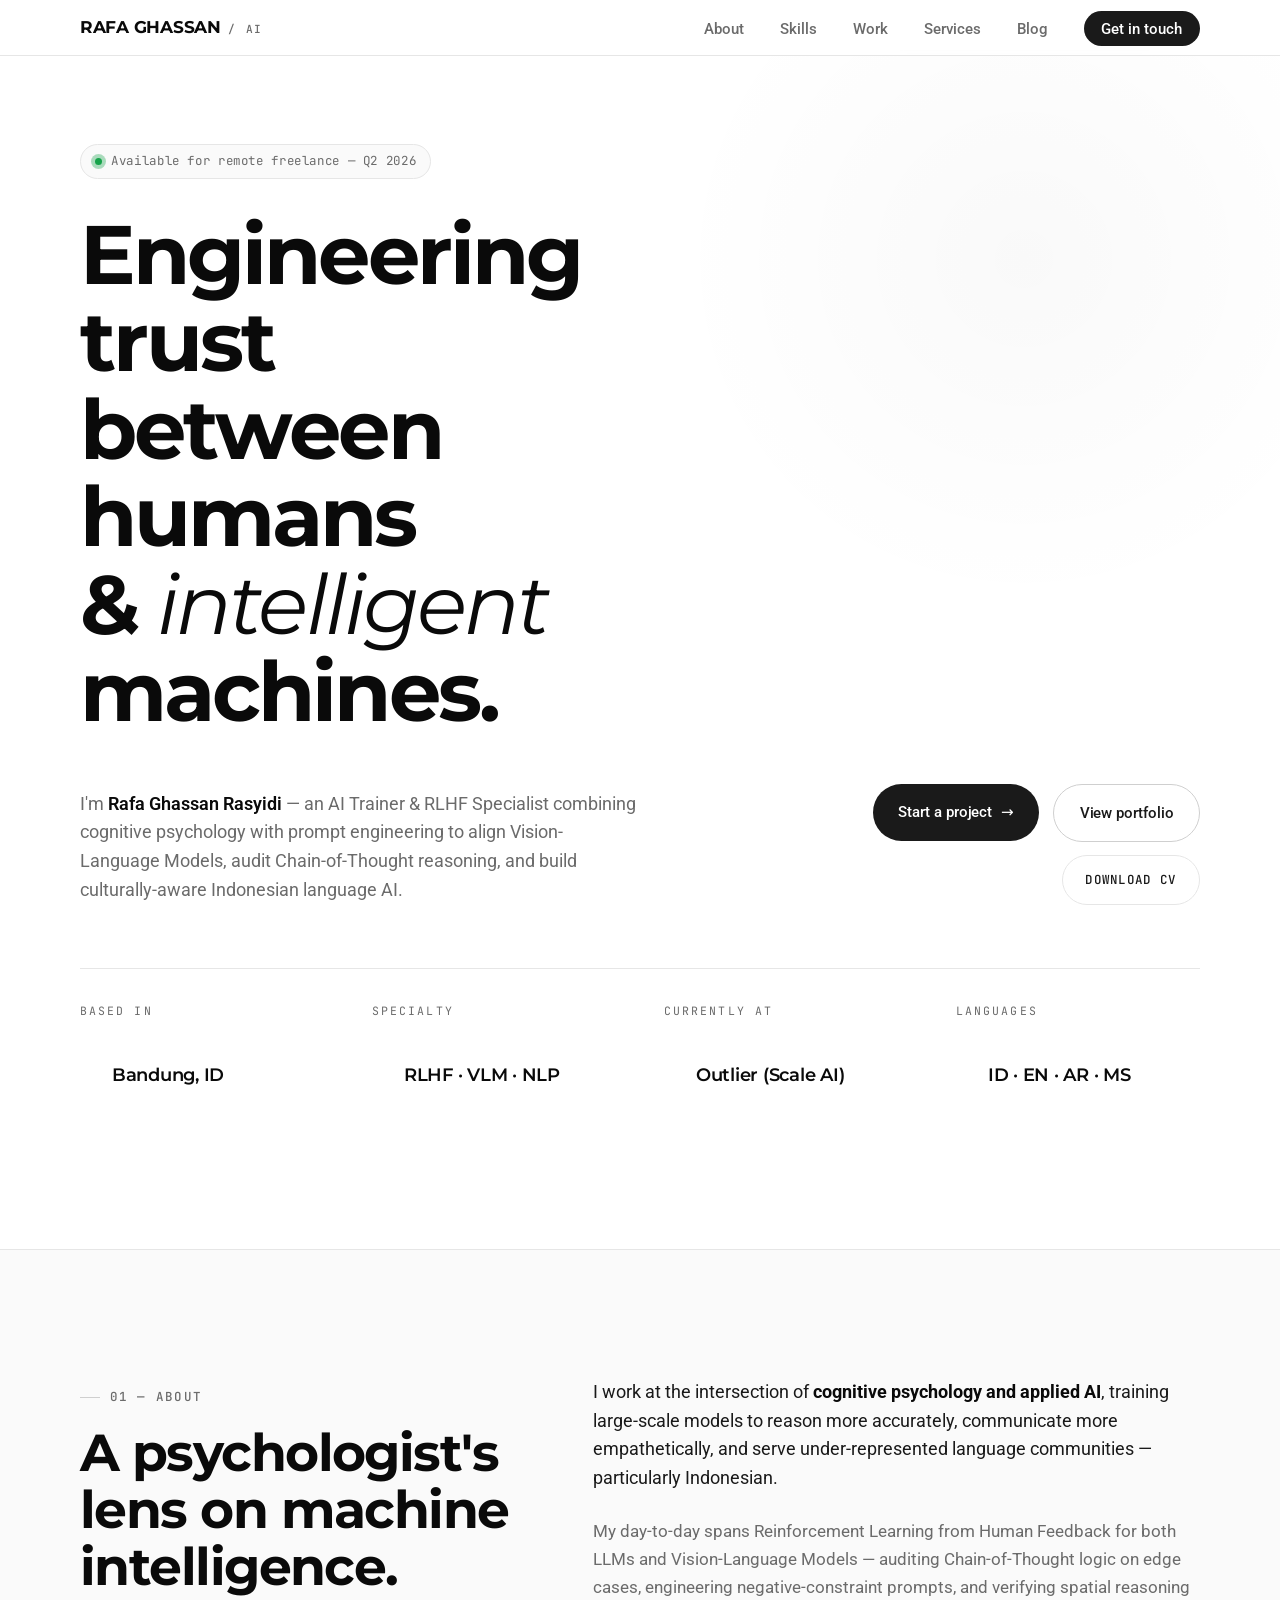
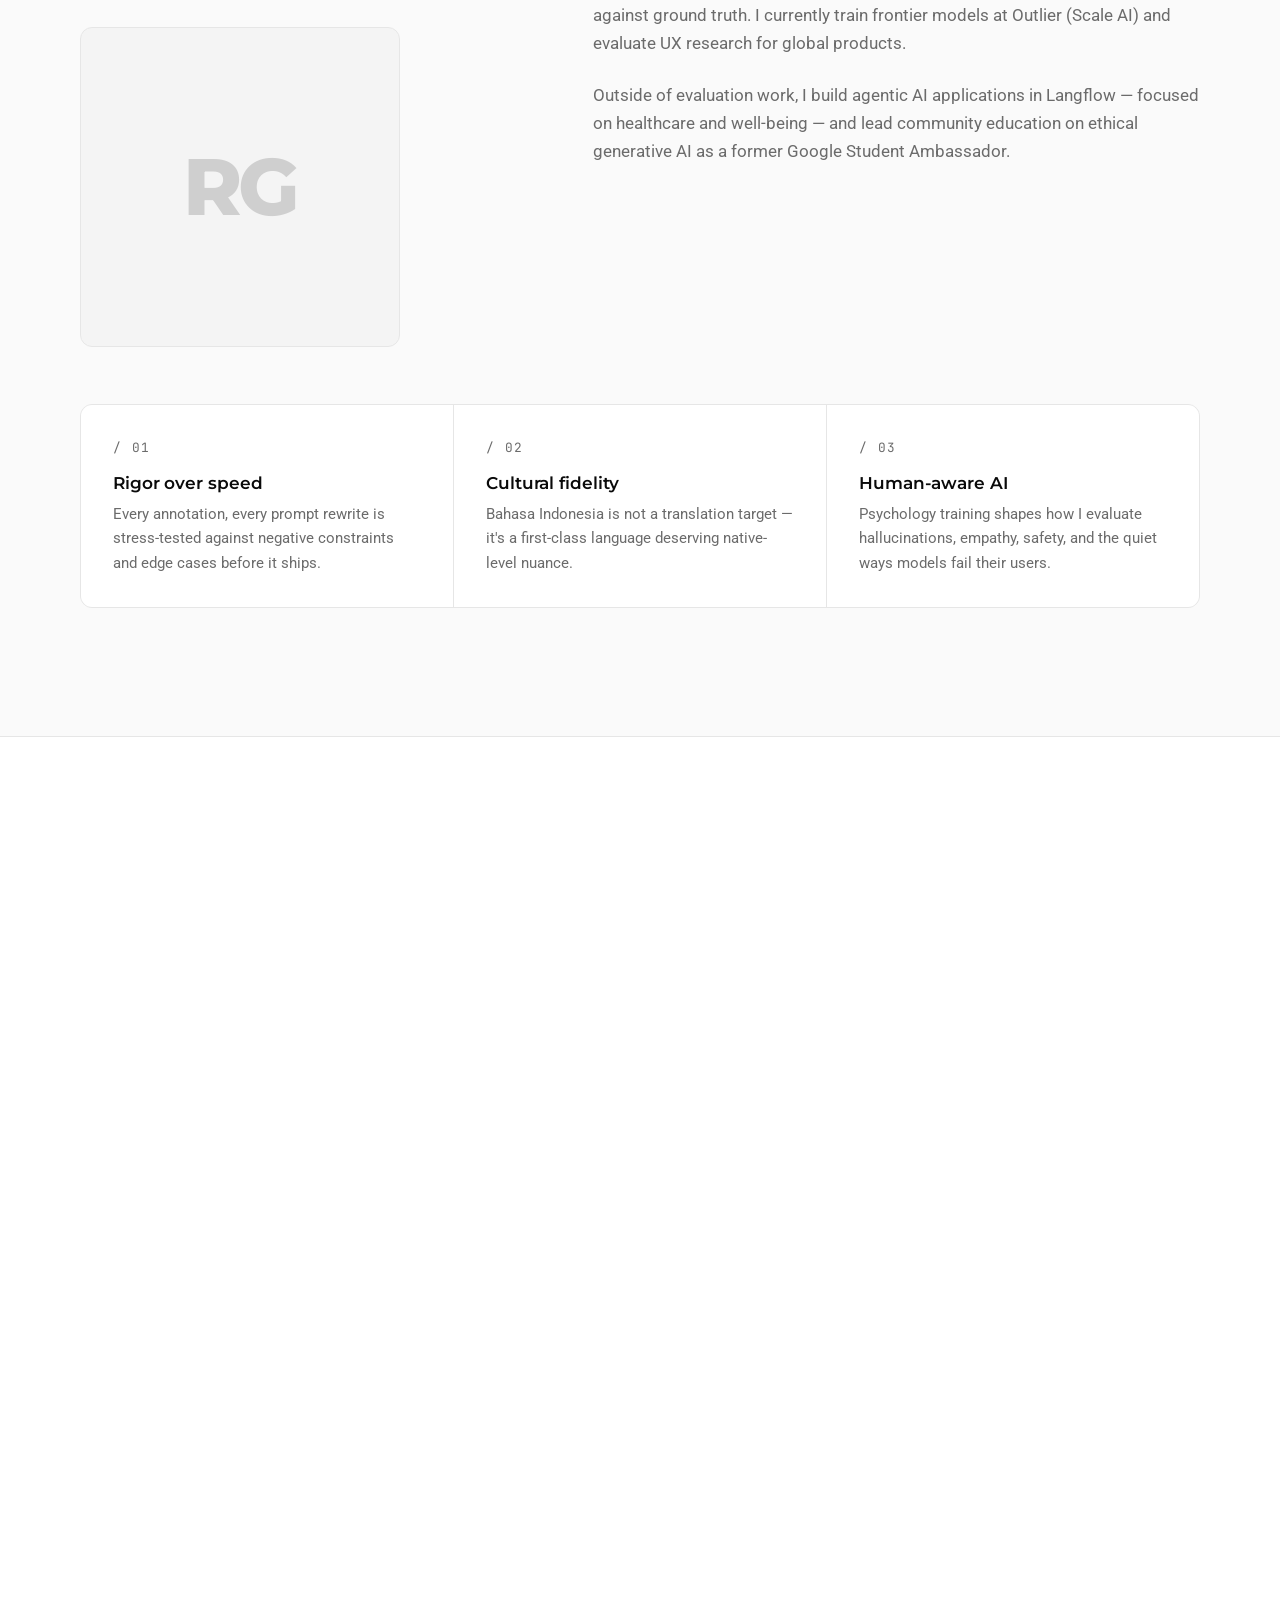
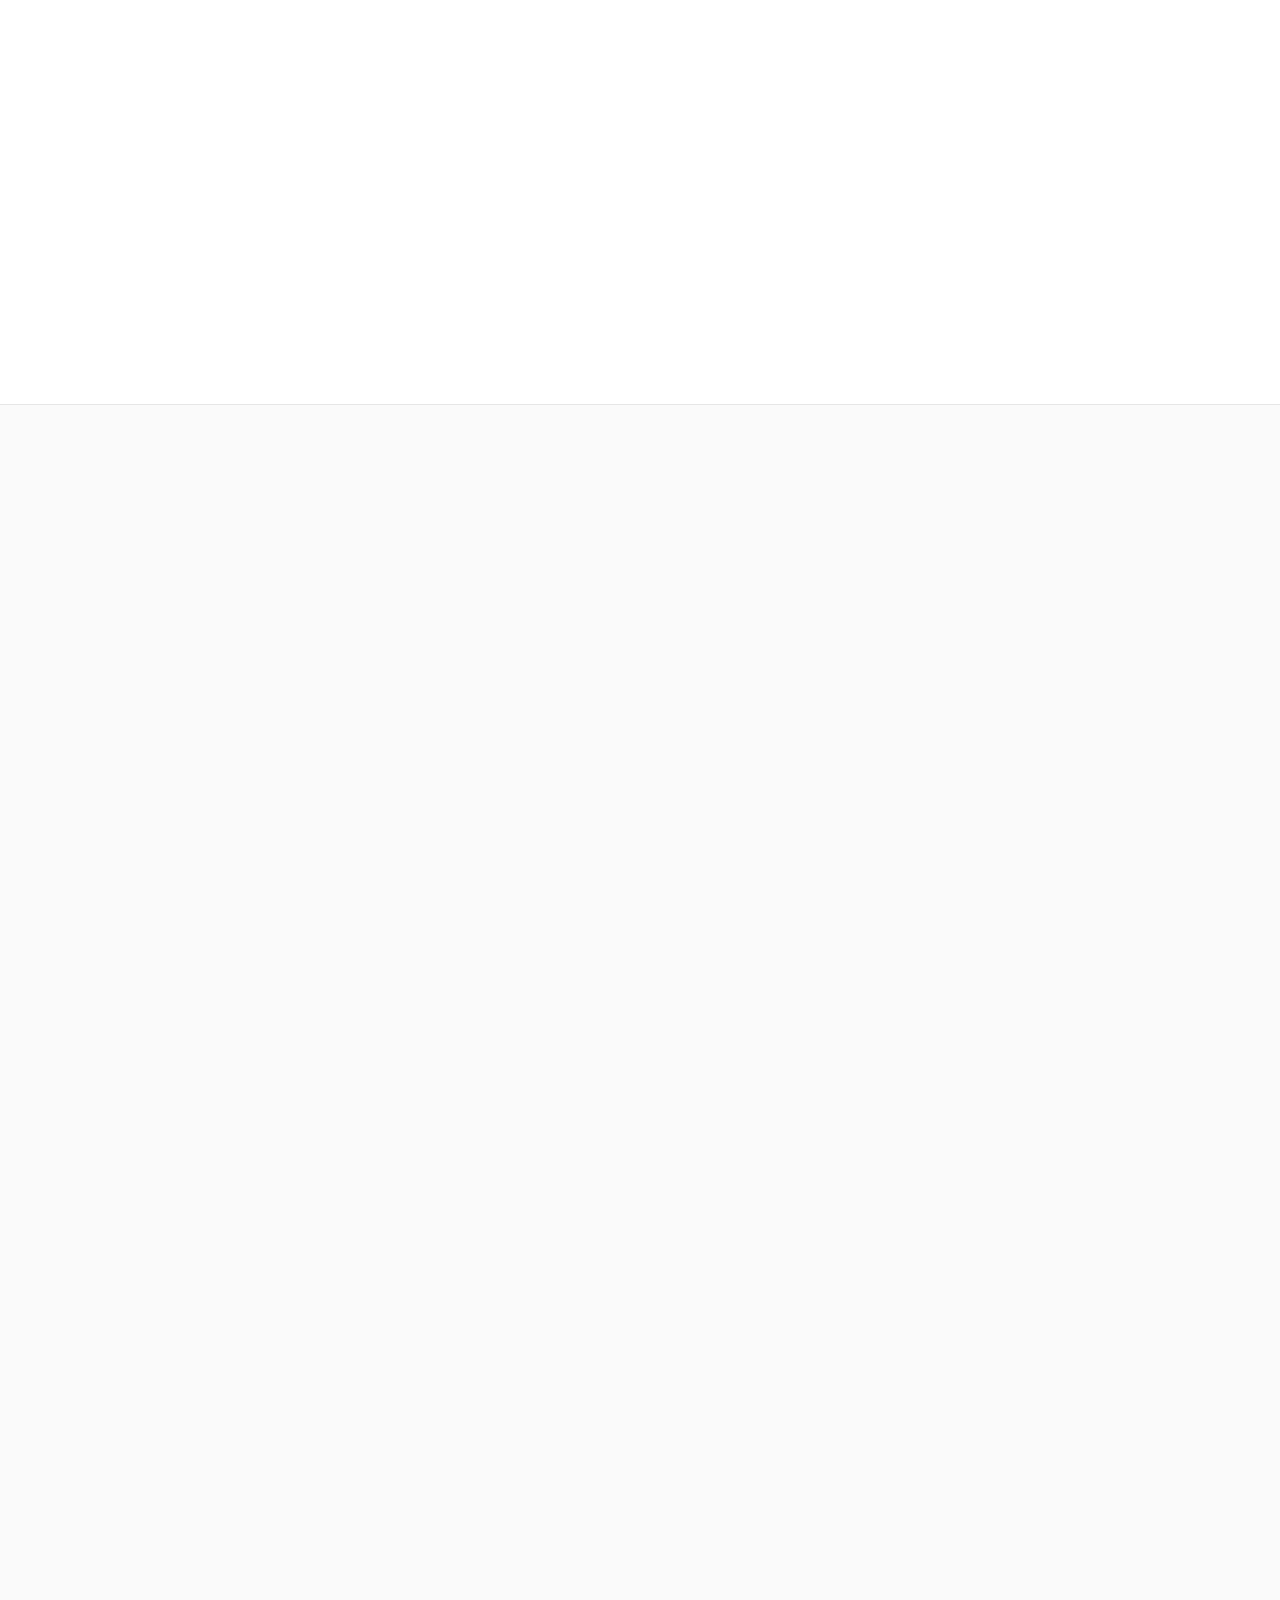
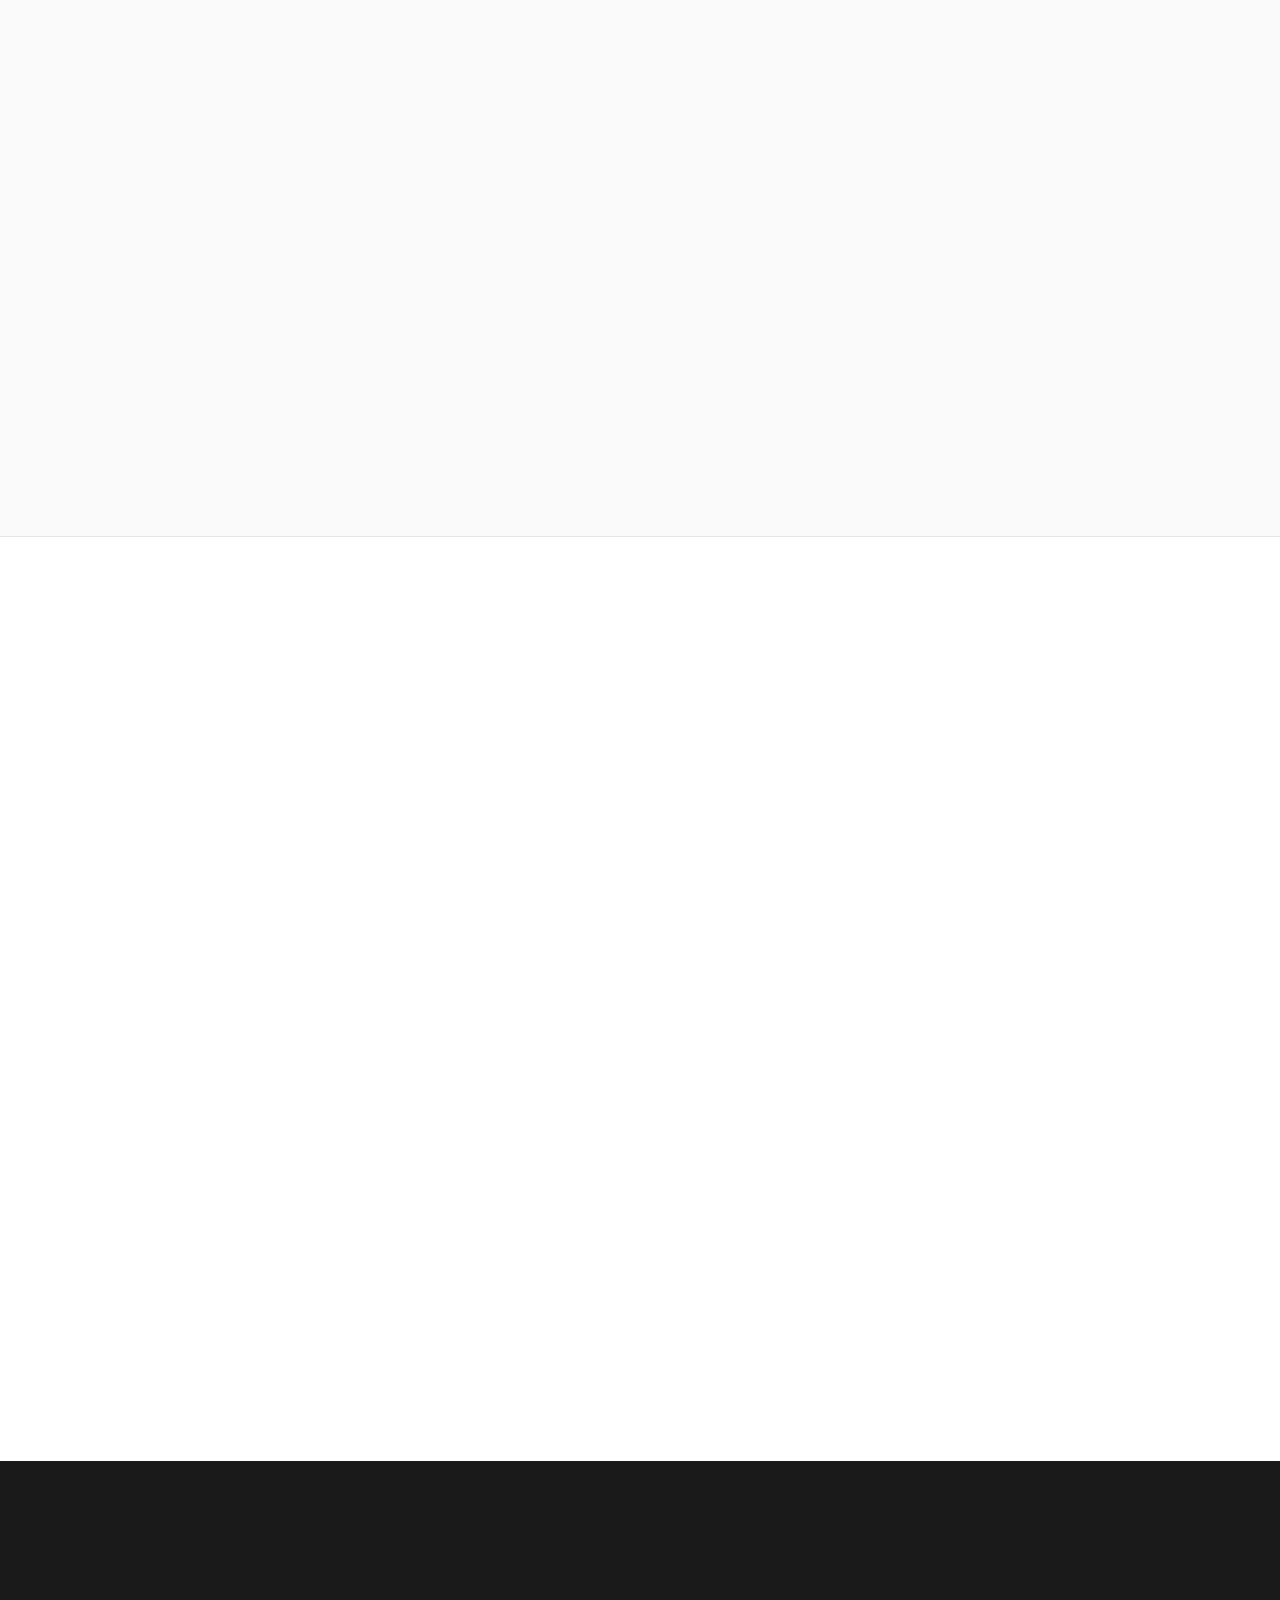
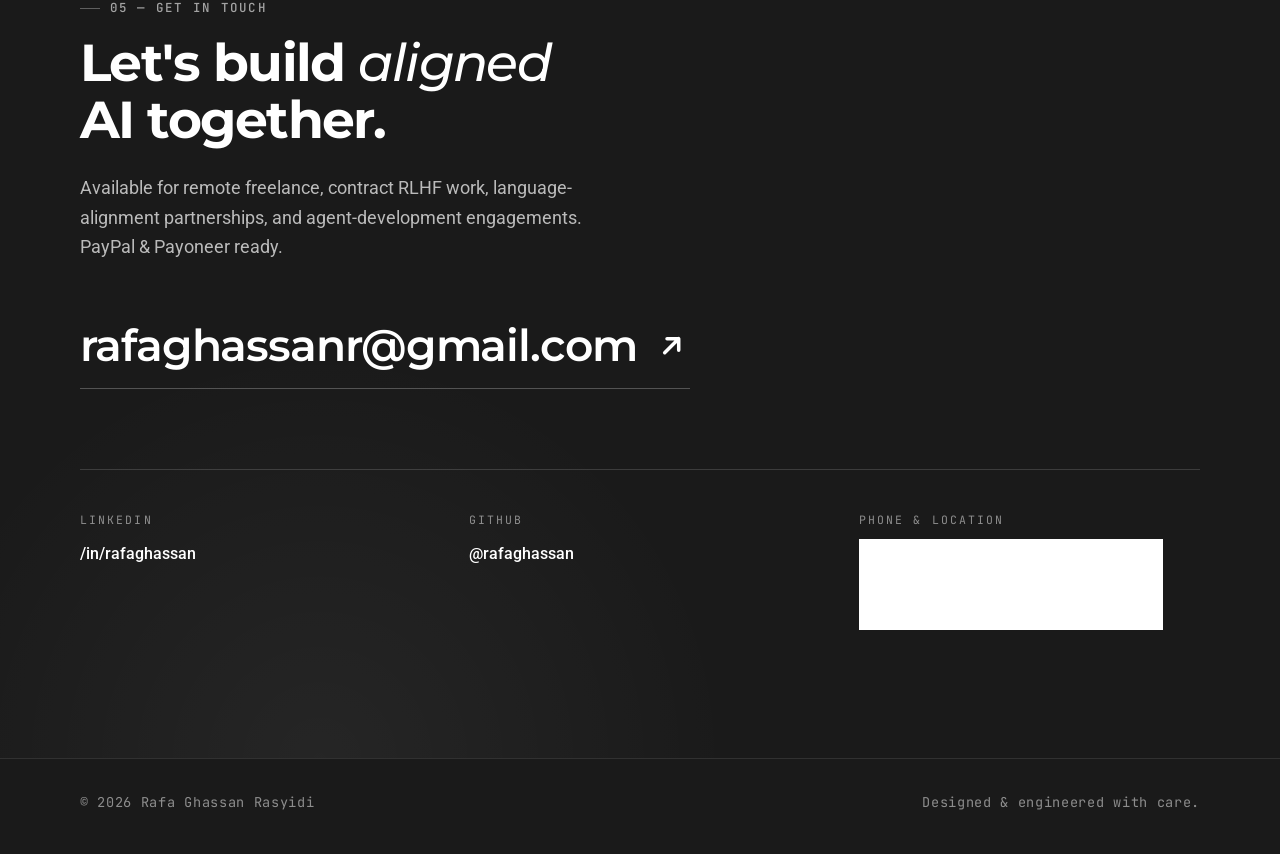
==== commit aa47edc7: "Add favicon, OG image, profile photo slot, CV download button Polish pass for launch readiness:  - A" ====
--- a/index.html
+++ b/index.html
@@ -6,6 +6,29 @@
 <meta name="description" content="Rafa Ghassan Rasyidi — AI Trainer & RLHF Specialist. Prompt Engineer specializing in Vision-Language Models, NLP alignment, and Indonesian language AI." />
 <meta name="theme-color" content="#0a0a0a" />
 <title>Rafa Ghassan Rasyidi — AI Trainer & RLHF Specialist</title>
+
+<!-- ============================================================
+     FAVICON
+     ============================================================ -->
+<link rel="icon" href="assets/favicon.svg" type="image/svg+xml" />
+<link rel="apple-touch-icon" href="assets/favicon.svg" />
+
+<!-- ============================================================
+     OPEN GRAPH / TWITTER CARD — for LinkedIn, WhatsApp, X share previews
+     IMPORTANT: replace `https://your-site.com` below with your real URL
+     after deploying (e.g. https://rafaghassan.com).
+     ============================================================ -->
+<meta property="og:type" content="website" />
+<meta property="og:url" content="https://your-site.com/" />
+<meta property="og:title" content="Rafa Ghassan Rasyidi — AI Trainer & RLHF Specialist" />
+<meta property="og:description" content="Prompt Engineer specializing in Vision-Language Models, NLP alignment, and Indonesian language AI. Available for remote freelance." />
+<meta property="og:image" content="https://your-site.com/assets/og-image.png" />
+<meta property="og:image:width" content="1200" />
+<meta property="og:image:height" content="630" />
+<meta name="twitter:card" content="summary_large_image" />
+<meta name="twitter:title" content="Rafa Ghassan Rasyidi — AI Trainer & RLHF Specialist" />
+<meta name="twitter:description" content="Prompt Engineer specializing in Vision-Language Models, NLP alignment, and Indonesian language AI." />
+<meta name="twitter:image" content="https://your-site.com/assets/og-image.png" />
 
 <!-- ============================================================
      GOOGLE FONTS — Montserrat (headings) + Roboto (body)
@@ -84,6 +107,10 @@
           <span class="arrow" aria-hidden="true">→</span>
         </a>
         <a href="#work" class="btn btn-secondary">View portfolio</a>
+        <!-- [DOWNLOAD CV] — drop your CV PDF at assets/Rafa_Ghassan_Rasyidi_CV.pdf -->
+        <a href="assets/Rafa_Ghassan_Rasyidi_CV.pdf" class="btn btn-tertiary" download>
+          Download CV
+        </a>
       </div>
     </div>
 
@@ -120,6 +147,13 @@
         <div class="about-intro reveal">
           <span class="eyebrow">01 — About</span>
           <h2 style="margin-top: 1rem;">A psychologist's lens on machine intelligence.</h2>
+          <!-- [PROFILE PHOTO] — replace assets/profile.jpg with your photo (square, 800x800+).
+               Until you do, the "RG" monogram fallback shows automatically. -->
+          <div class="profile-photo">
+            <span class="profile-fallback" aria-hidden="true">RG</span>
+            <img src="assets/profile.jpg" alt="Portrait of Rafa Ghassan Rasyidi"
+                 onerror="this.style.display='none'" />
+          </div>
         </div>
         <div class="about-body reveal" data-delay="2">
           <p class="lead" style="max-width: none;">
--- a/assets/styles.css
+++ b/assets/styles.css
@@ -687,6 +687,69 @@
   transition: border-color 200ms var(--ease);
 }
 .contact-block a:hover { border-bottom-color: rgba(255,255,255,0.6); color: var(--color-bg); }
+
+/* ============================================================
+   PROFILE PHOTO — graceful fallback if image is missing
+   Drop your photo at assets/profile.jpg (square, 800x800+).
+   The "RG" monogram shows underneath until the file exists.
+   ============================================================ */
+.profile-photo {
+  position: relative;
+  width: 100%;
+  max-width: 320px;
+  aspect-ratio: 1;
+  background: var(--color-surface-2);
+  border: 1px solid var(--color-border);
+  border-radius: var(--radius-md);
+  overflow: hidden;
+  margin-top: 2rem;
+  contain: layout paint;
+  transform: translateZ(0);
+}
+.profile-photo img {
+  position: absolute;
+  inset: 0;
+  width: 100%;
+  height: 100%;
+  object-fit: cover;
+  z-index: 2;
+  transition: transform 700ms var(--ease);
+}
+.profile-photo .profile-fallback {
+  position: absolute; inset: 0;
+  display: flex; align-items: center; justify-content: center;
+  font-family: var(--font-display);
+  font-size: clamp(3rem, 10vw, 5rem);
+  font-weight: 800;
+  color: var(--color-border-strong);
+  letter-spacing: -0.04em;
+  z-index: 1;
+  user-select: none;
+}
+@media (hover: hover) and (pointer: fine) {
+  .profile-photo:hover img { transform: scale(1.04) translateZ(0); }
+}
+
+/* ============================================================
+   BUTTONS — outline / tertiary variant for download links
+   ============================================================ */
+.btn-tertiary {
+  background: transparent;
+  color: var(--color-text);
+  border: 1px solid var(--color-border);
+  font-family: var(--font-mono);
+  font-size: 0.78rem;
+  letter-spacing: 0.1em;
+  text-transform: uppercase;
+  font-weight: 500;
+  padding: 0.85rem 1.4rem;
+}
+@media (hover: hover) and (pointer: fine) {
+  .btn-tertiary:hover {
+    border-color: var(--color-text);
+    background: var(--color-surface);
+  }
+}
 
 /* ============================================================
    FOOTER
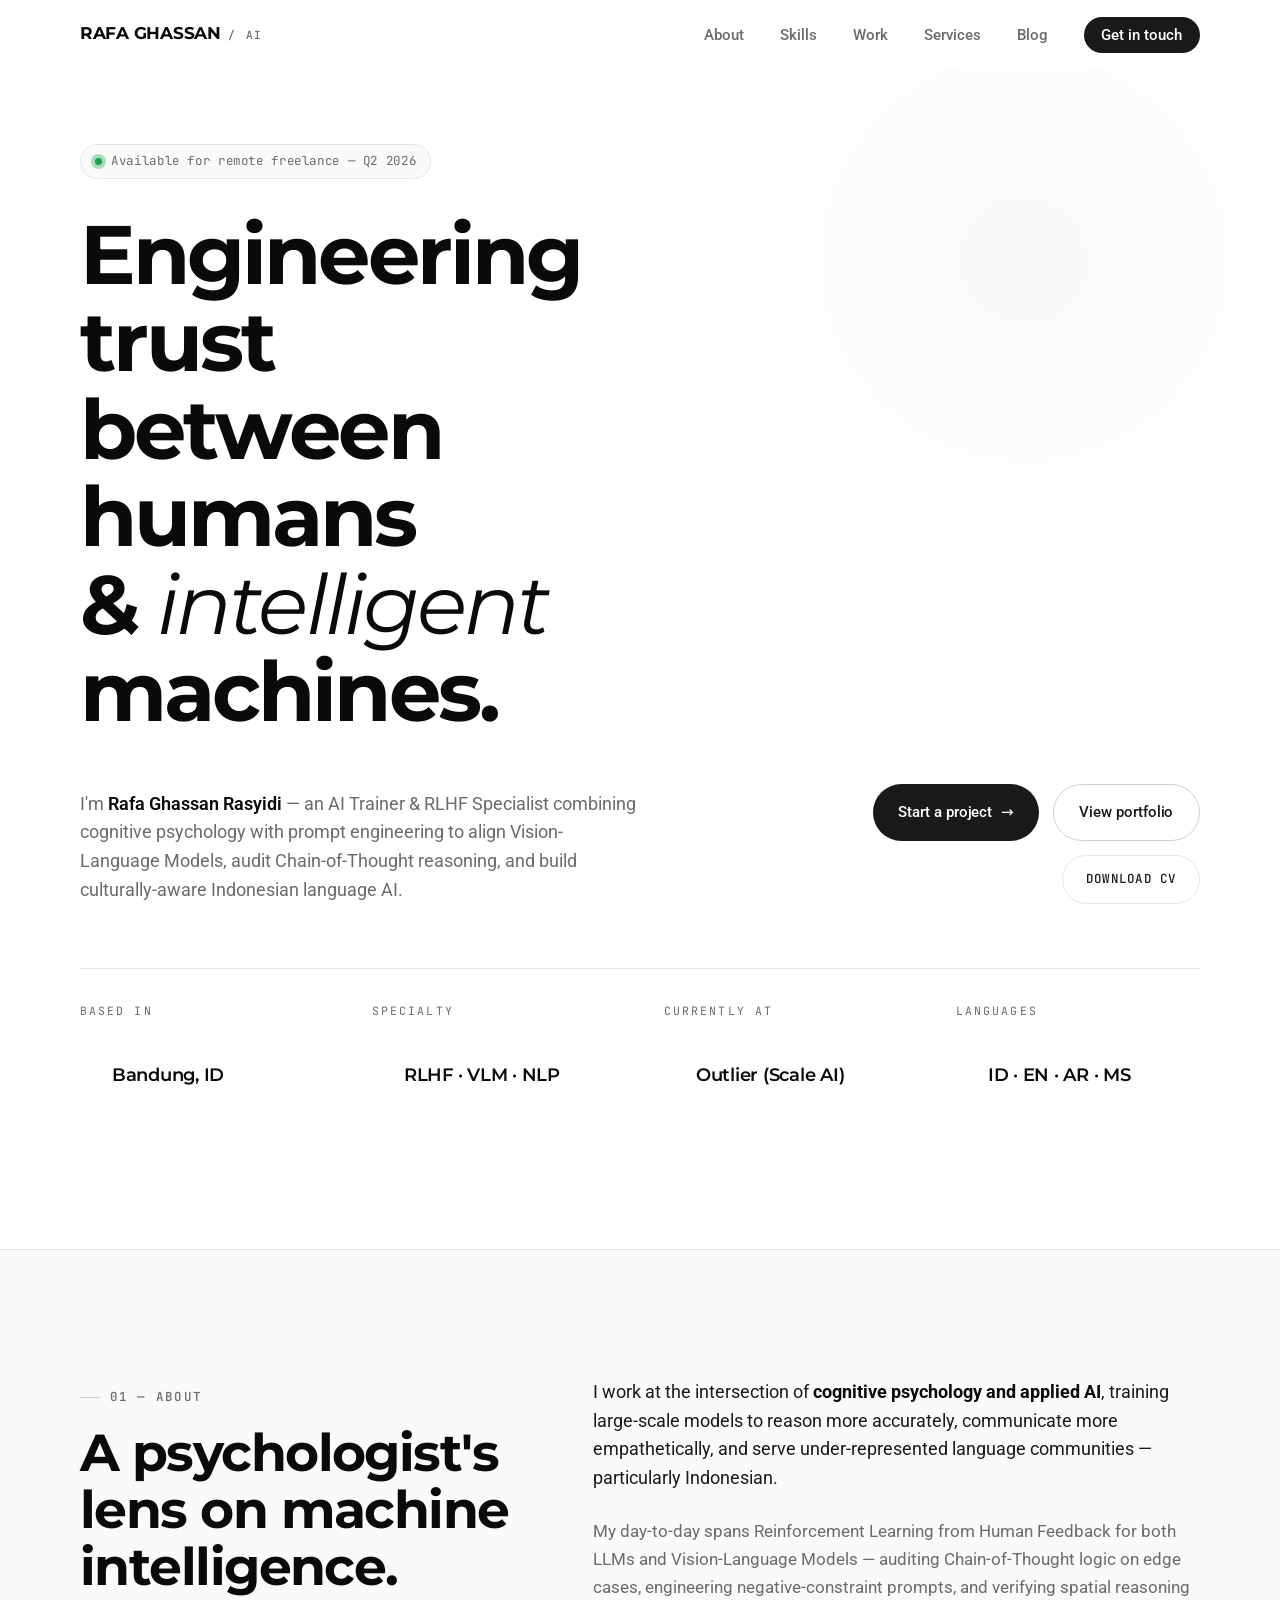
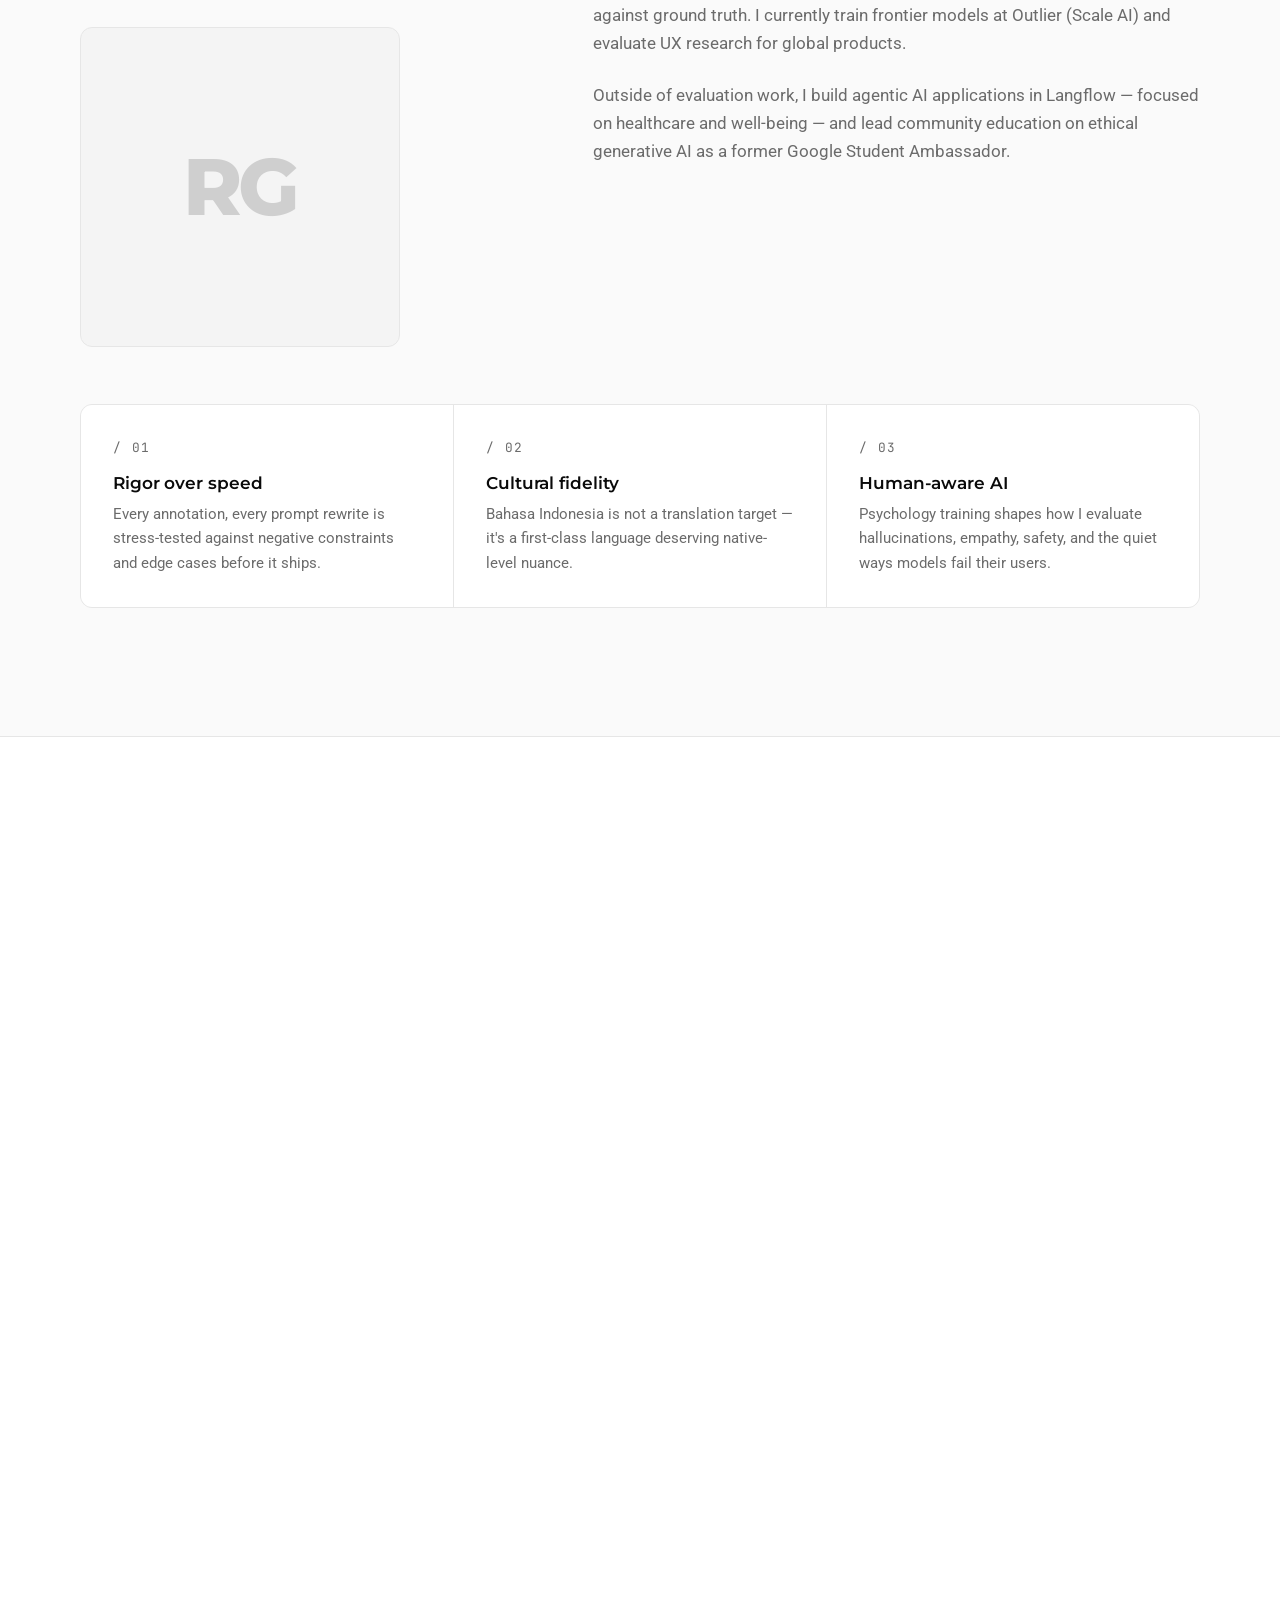
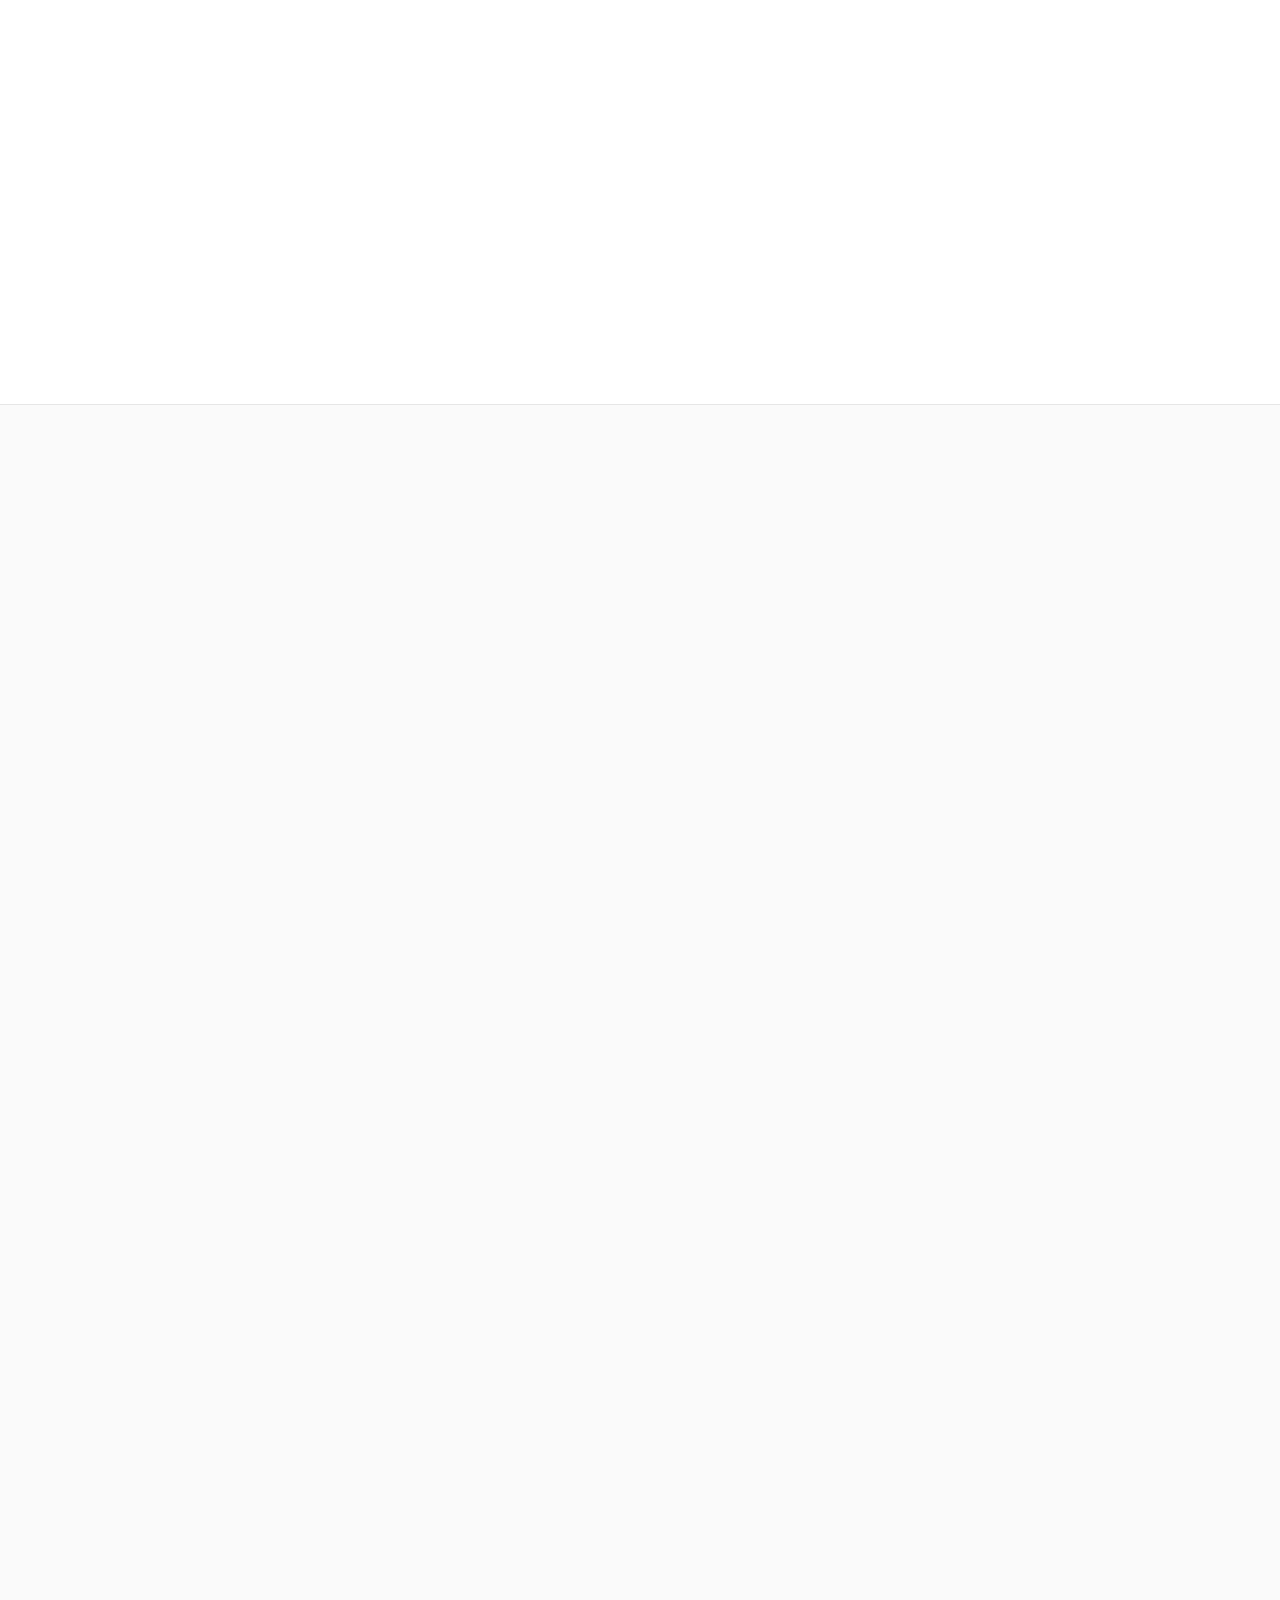
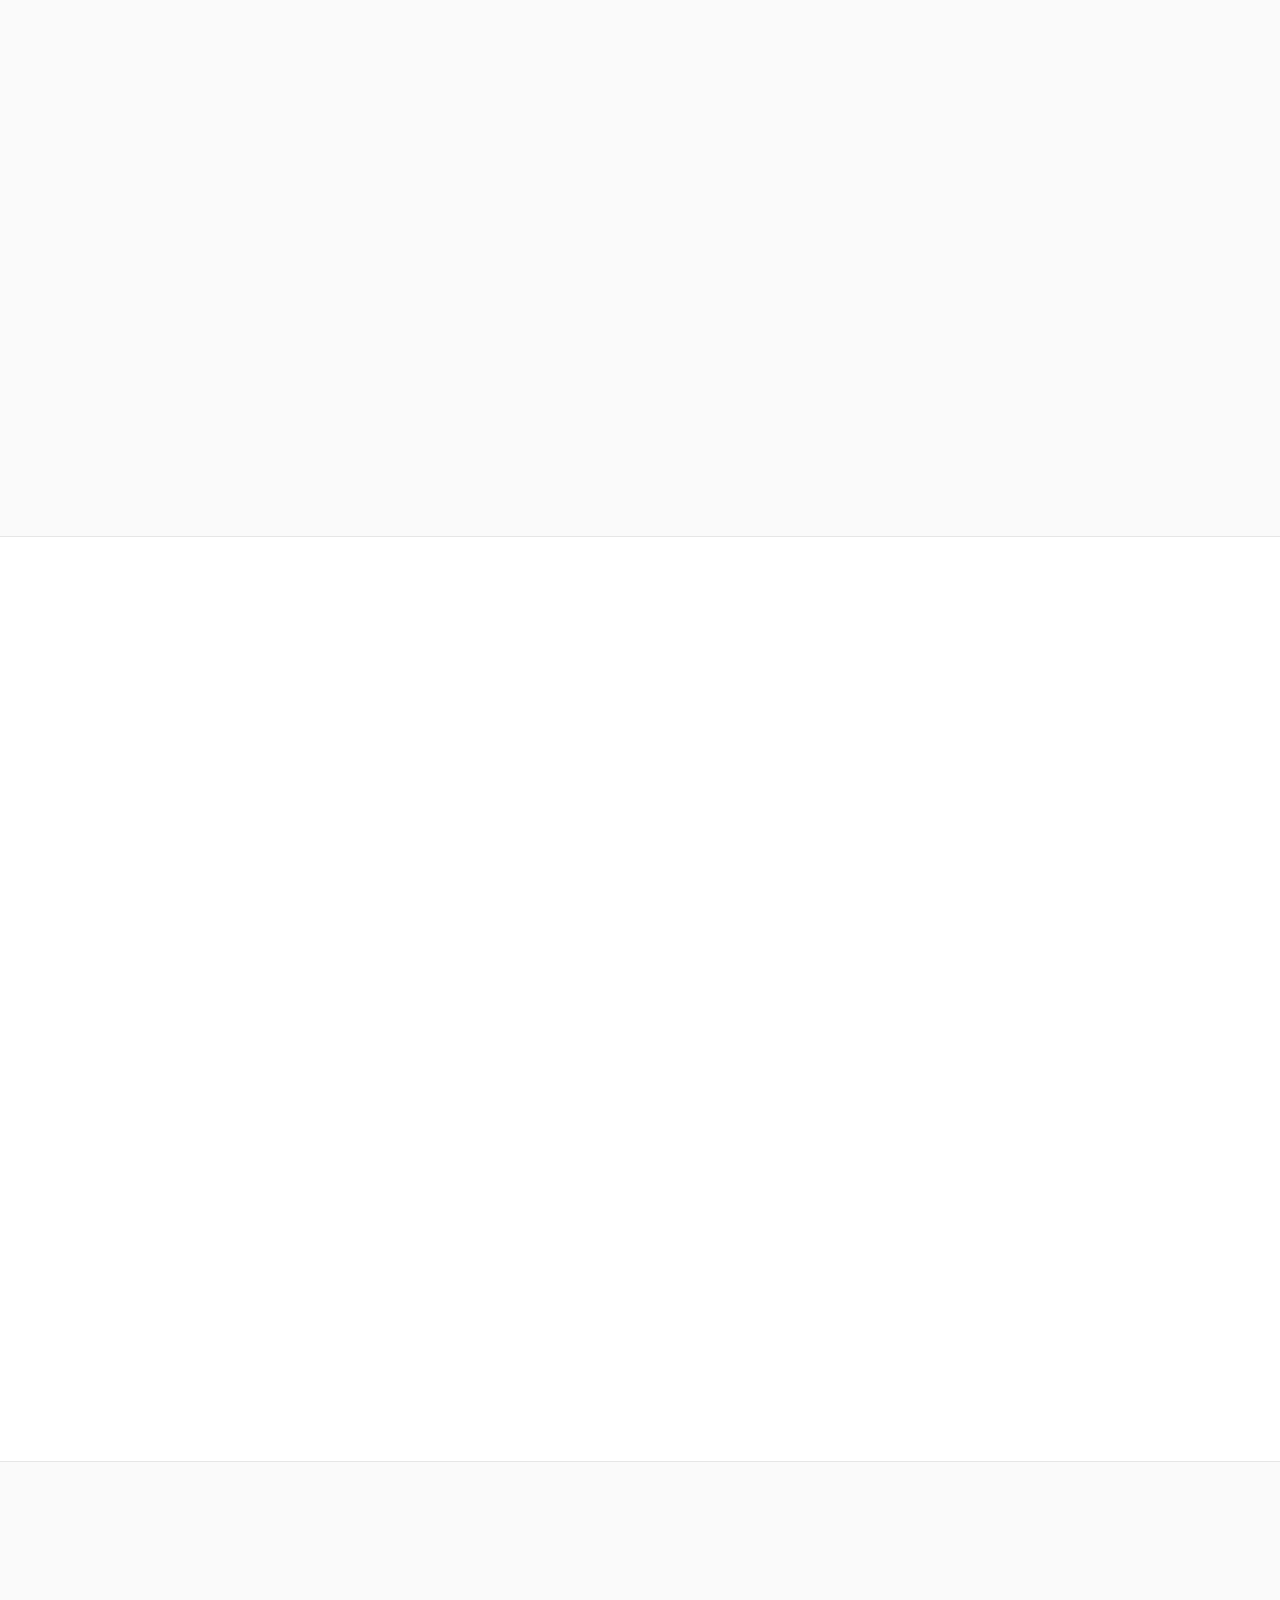
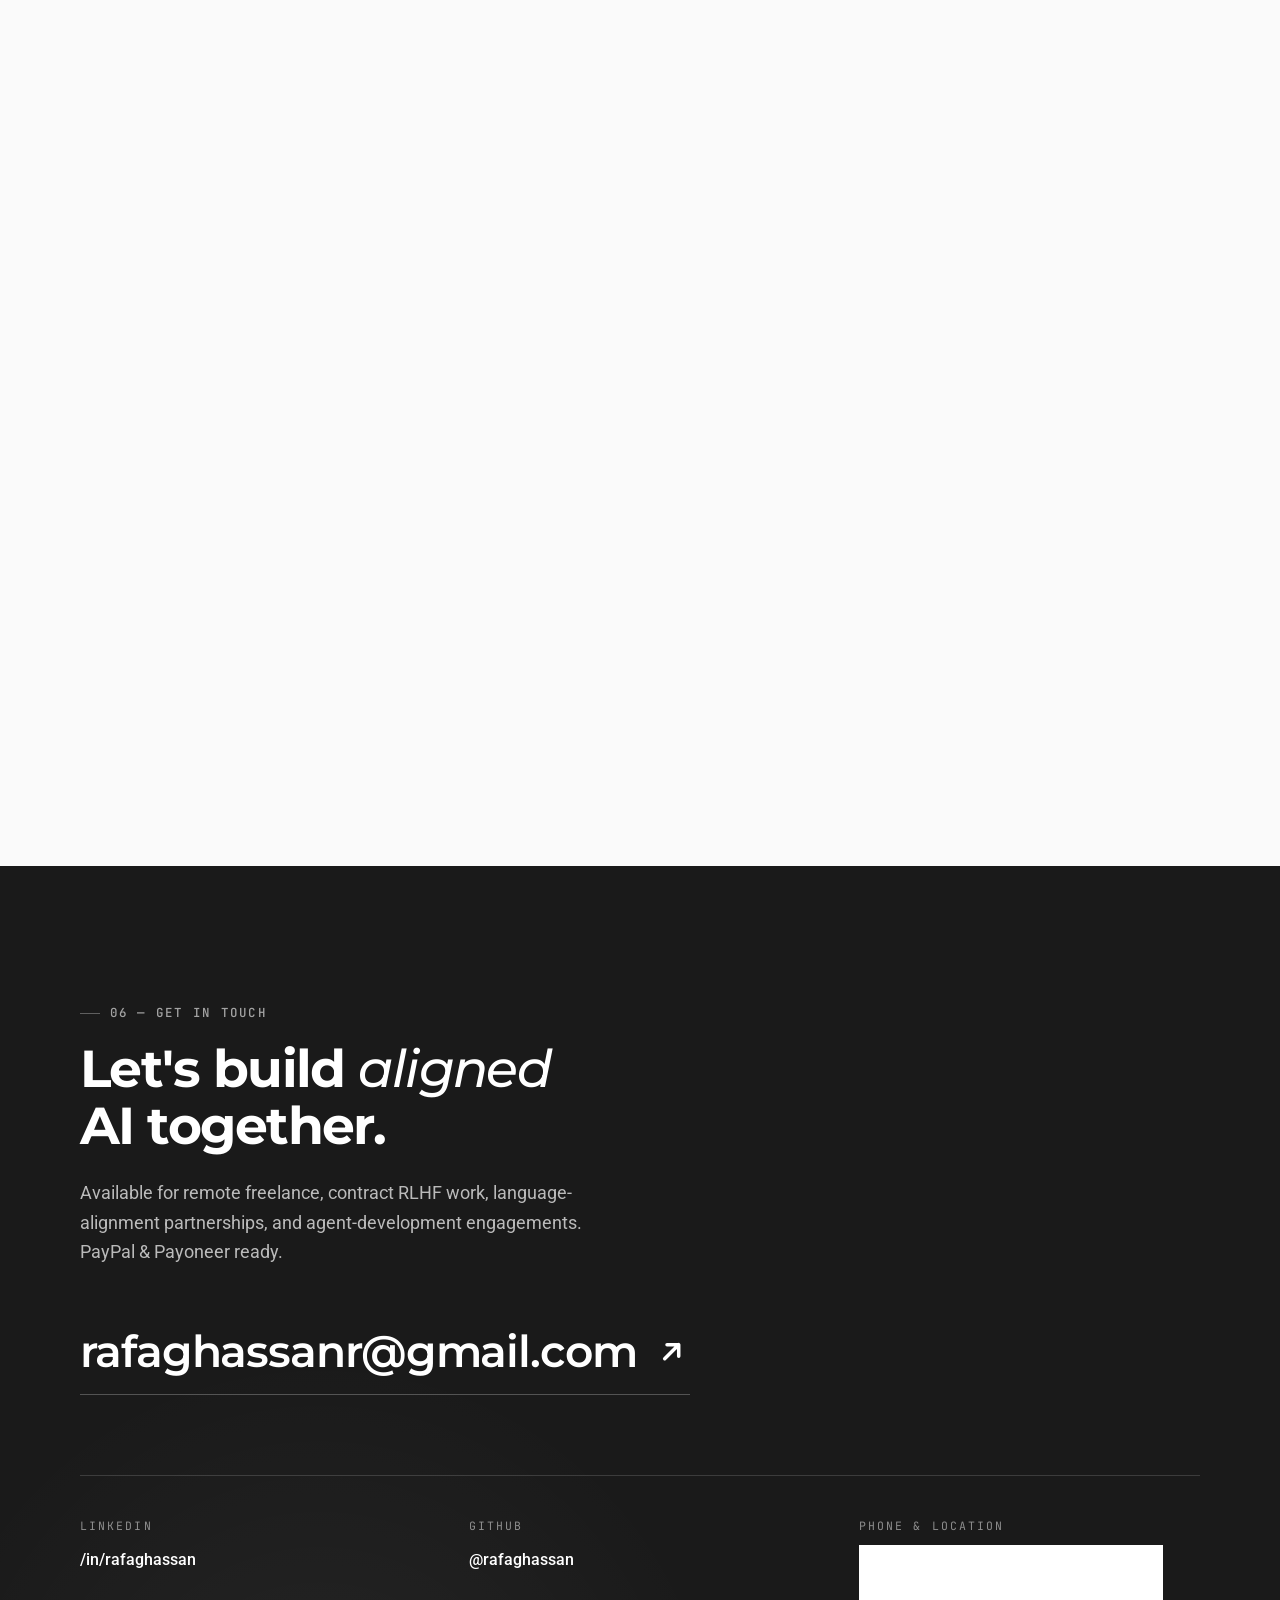
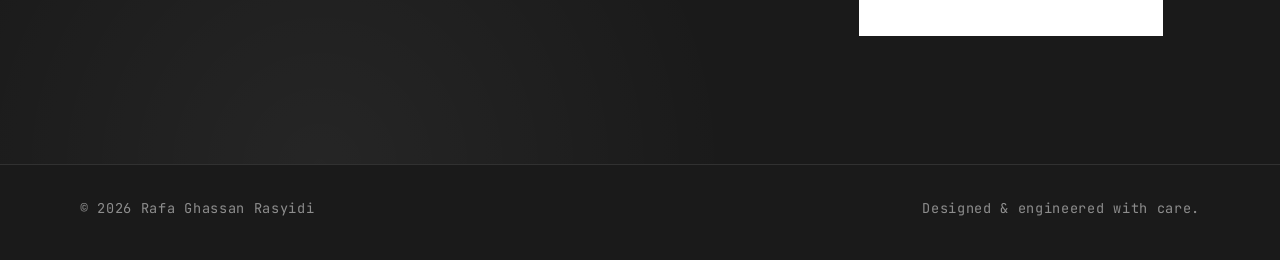
==== commit 939c5458: "Add Testimonials section between Services and Contact - New section on the homepage with a 3-card gr" ====
--- a/index.html
+++ b/index.html
@@ -442,11 +442,83 @@
   </section>
 
   <!-- ============================================================
+       TESTIMONIALS SECTION
+       ============================================================
+       ⚠️ IMPORTANT: The testimonials below are PLACEHOLDERS that
+       describe the *kind* of feedback you might receive. Replace
+       every [BRACKETED] field — quote, name, role, company,
+       and the avatar initials — with REAL testimonials from
+       collaborators or clients before publishing.
+
+       To remove a card: delete the entire <article class="testimonial-card">
+       block. To add one: copy an existing block.
+       ============================================================ -->
+  <section class="testimonials cv-auto" id="testimonials">
+    <div class="container">
+      <div class="section-header reveal">
+        <span class="eyebrow">05 — Testimonials</span>
+        <h2>Trusted by teams shipping real AI.</h2>
+        <p class="lead">A small selection of feedback from collaborators, clients, and the communities I've worked with.</p>
+      </div>
+
+      <div class="testimonial-grid">
+        <!-- [TESTIMONIAL 1 — REPLACE WITH REAL] -->
+        <article class="testimonial-card reveal">
+          <blockquote class="testimonial-quote">
+            Rafa's RLHF work consistently caught failure modes our internal team missed. His
+            Chain-of-Thought audits were among the most thorough I've seen — specific, calibrated,
+            and genuinely correctable. Highly reliable annotator.
+          </blockquote>
+          <div class="testimonial-attribution">
+            <div class="testimonial-avatar" aria-hidden="true">JK</div>
+            <div>
+              <div class="testimonial-name">[Reviewer Name]</div>
+              <div class="testimonial-role">[AI Quality Lead, Company]</div>
+            </div>
+          </div>
+        </article>
+
+        <!-- [TESTIMONIAL 2 — REPLACE WITH REAL] -->
+        <article class="testimonial-card reveal" data-delay="1">
+          <blockquote class="testimonial-quote">
+            We needed someone who could evaluate Indonesian-language outputs with native fluency
+            and understand alignment objectives. Rafa was the only candidate who could do both —
+            his feedback reshaped how our model handles register and cultural context.
+          </blockquote>
+          <div class="testimonial-attribution">
+            <div class="testimonial-avatar" aria-hidden="true">SR</div>
+            <div>
+              <div class="testimonial-name">[Product Manager Name]</div>
+              <div class="testimonial-role">[Senior PM, Indonesian Tech Co.]</div>
+            </div>
+          </div>
+        </article>
+
+        <!-- [TESTIMONIAL 3 — REPLACE WITH REAL] -->
+        <article class="testimonial-card reveal" data-delay="2">
+          <blockquote class="testimonial-quote">
+            As a Google Student Ambassador, Rafa built one of the most engaged AI communities on
+            campus. His sessions on prompt engineering and ethical AI were practical and genuinely
+            transformed how students approached LLMs.
+          </blockquote>
+          <div class="testimonial-attribution">
+            <div class="testimonial-avatar" aria-hidden="true">FA</div>
+            <div>
+              <div class="testimonial-name">[Faculty / Lead Name]</div>
+              <div class="testimonial-role">[Role, University]</div>
+            </div>
+          </div>
+        </article>
+      </div>
+    </div>
+  </section>
+
+  <!-- ============================================================
        CONTACT SECTION
        ============================================================ -->
   <section class="contact" id="contact">
     <div class="container">
-      <span class="eyebrow reveal">05 — Get in touch</span>
+      <span class="eyebrow reveal">06 — Get in touch</span>
       <h2 class="reveal" data-delay="1" style="margin-top: 1rem;">Let's build <em>aligned</em> AI together.</h2>
       <p class="contact-lead reveal" data-delay="2">
         Available for remote freelance, contract RLHF work, language-alignment partnerships, and
--- a/assets/styles.css
+++ b/assets/styles.css
@@ -613,6 +613,95 @@
   padding-top: 1rem;
   border-top: 1px solid var(--color-border);
   margin-top: 0.5rem;
+}
+
+/* ============================================================
+   TESTIMONIALS
+   ============================================================ */
+.testimonials {
+  background: var(--color-surface);
+  border-top: 1px solid var(--color-border);
+  border-bottom: 1px solid var(--color-border);
+}
+.testimonial-grid {
+  display: grid;
+  grid-template-columns: 1fr;
+  gap: 1.5rem;
+}
+.testimonial-card {
+  padding: 2rem;
+  background: var(--color-bg);
+  border: 1px solid var(--color-border);
+  border-radius: var(--radius-md);
+  display: flex;
+  flex-direction: column;
+  gap: 1.5rem;
+  contain: layout paint;
+  transform: translateZ(0);
+  transition: transform 350ms var(--ease), border-color 350ms var(--ease), box-shadow 350ms var(--ease);
+}
+@media (hover: hover) and (pointer: fine) {
+  .testimonial-card:hover {
+    transform: translate3d(0, -4px, 0);
+    border-color: var(--color-border-strong);
+    box-shadow: var(--shadow-md);
+  }
+}
+.testimonial-quote {
+  font-family: var(--font-display);
+  font-size: 1.075rem;
+  font-weight: 400;
+  font-style: italic;
+  line-height: 1.55;
+  color: var(--color-heading);
+  letter-spacing: -0.005em;
+  margin: 0;
+  flex-grow: 1;
+}
+.testimonial-quote::before {
+  content: "\201C";
+  display: block;
+  font-family: var(--font-display);
+  font-style: normal;
+  font-size: 3.5rem;
+  font-weight: 700;
+  line-height: 0.5;
+  color: var(--color-border-strong);
+  margin-bottom: 1.25rem;
+  margin-top: 0.75rem;
+}
+.testimonial-attribution {
+  display: flex;
+  align-items: center;
+  gap: 0.85rem;
+  padding-top: 1.25rem;
+  border-top: 1px solid var(--color-border);
+}
+.testimonial-avatar {
+  width: 38px; height: 38px;
+  border-radius: 50%;
+  background: var(--color-text);
+  color: var(--color-bg);
+  display: flex; align-items: center; justify-content: center;
+  font-family: var(--font-display);
+  font-weight: 700;
+  font-size: 0.85rem;
+  letter-spacing: -0.02em;
+  flex-shrink: 0;
+}
+.testimonial-name {
+  font-weight: 600;
+  color: var(--color-heading);
+  font-size: 0.95rem;
+  letter-spacing: -0.005em;
+}
+.testimonial-role {
+  font-family: var(--font-mono);
+  font-size: 0.72rem;
+  letter-spacing: 0.08em;
+  text-transform: uppercase;
+  color: var(--color-muted);
+  margin-top: 0.25rem;
 }
 
 /* ============================================================
@@ -1040,6 +1129,8 @@
   .project { padding: 2rem; }
 
   .services-grid { grid-template-columns: repeat(2, 1fr); }
+
+  .testimonial-grid { grid-template-columns: repeat(3, 1fr); gap: 1.75rem; }
 
   .contact-grid { grid-template-columns: repeat(3, 1fr); gap: 3rem; }
 
